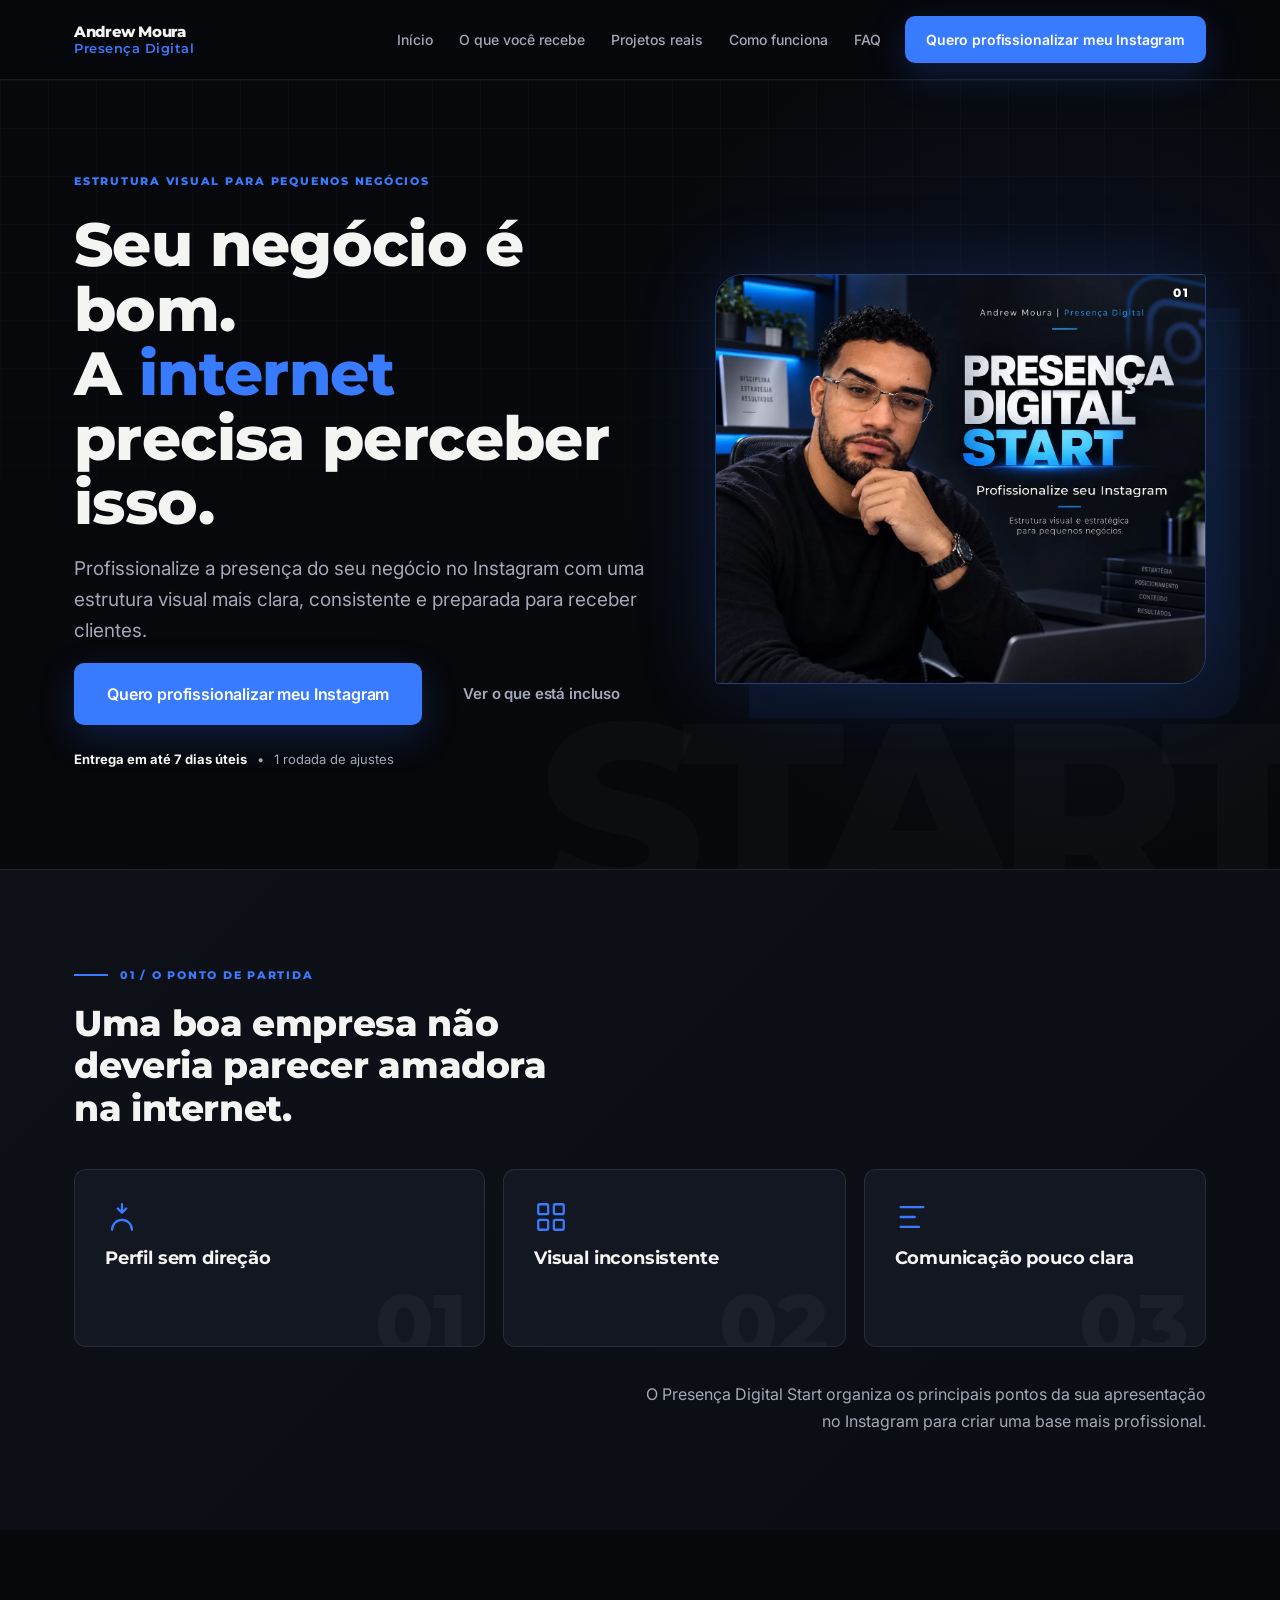
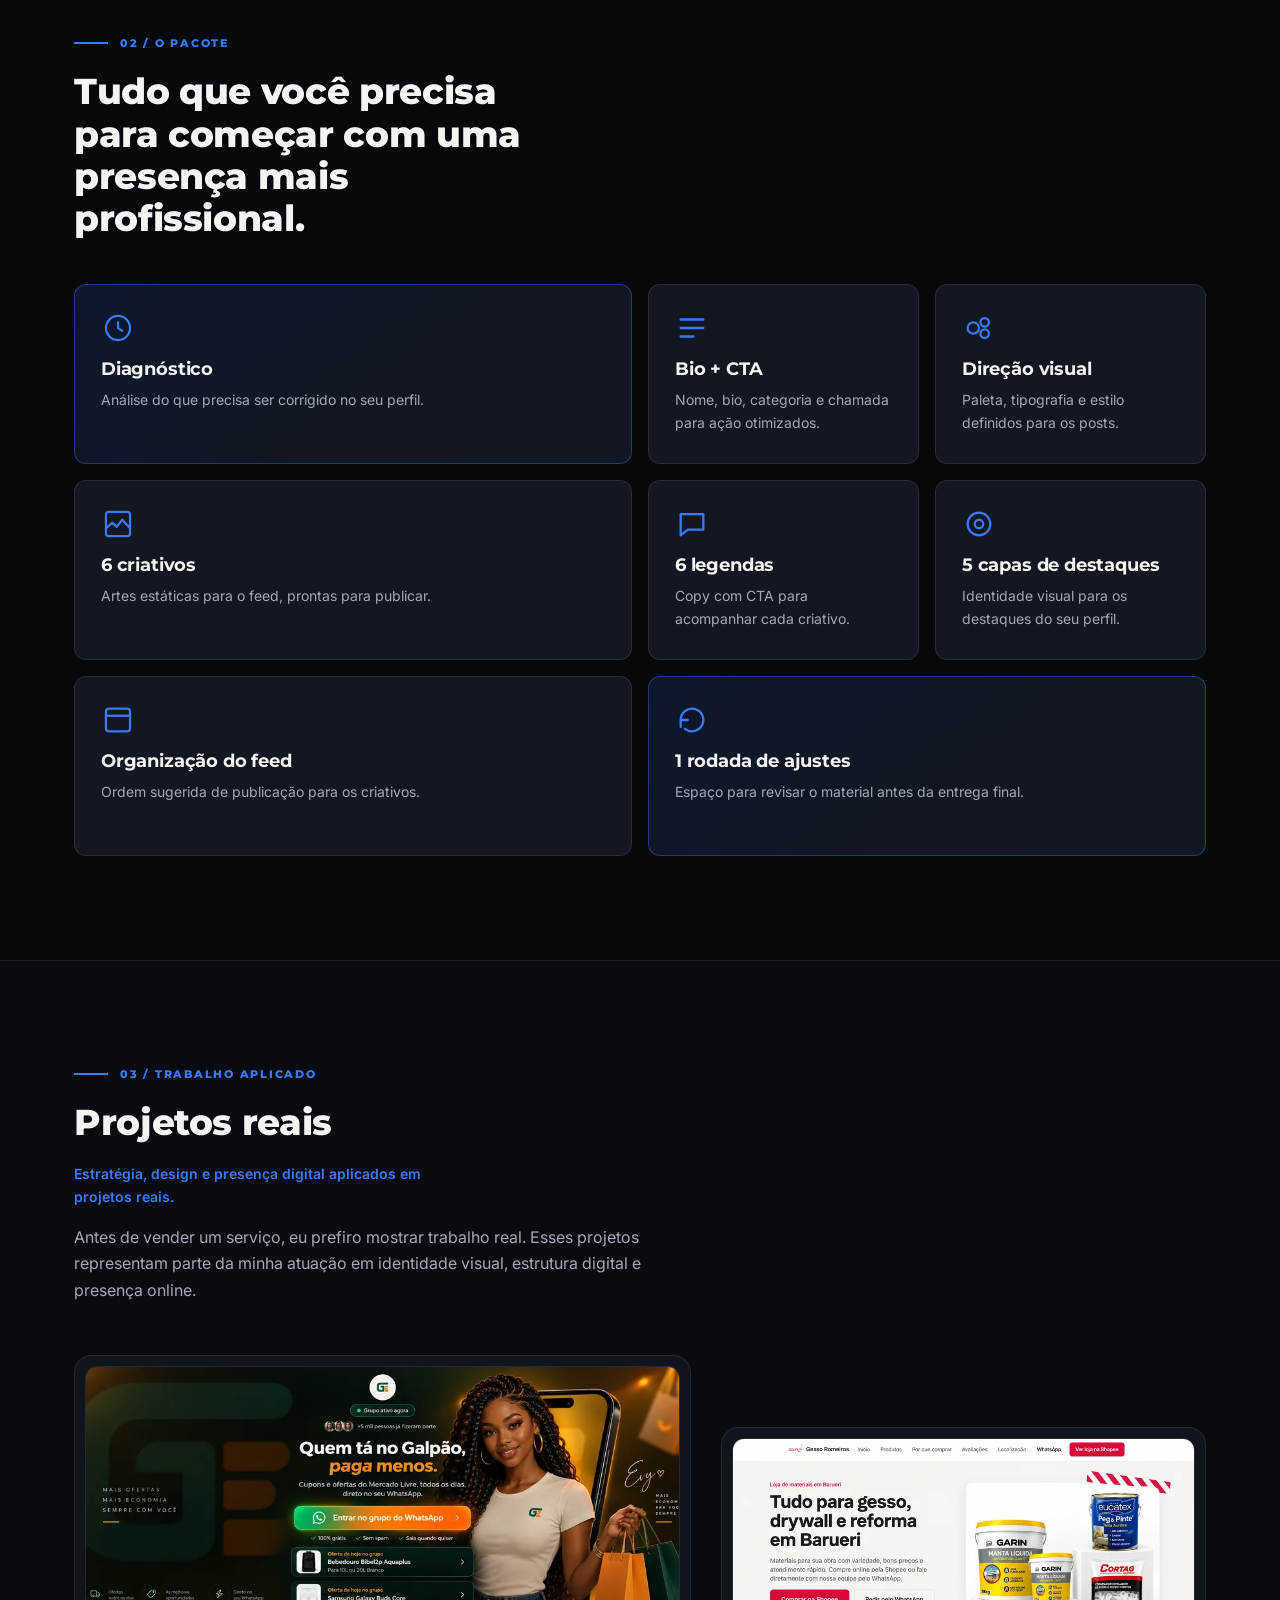
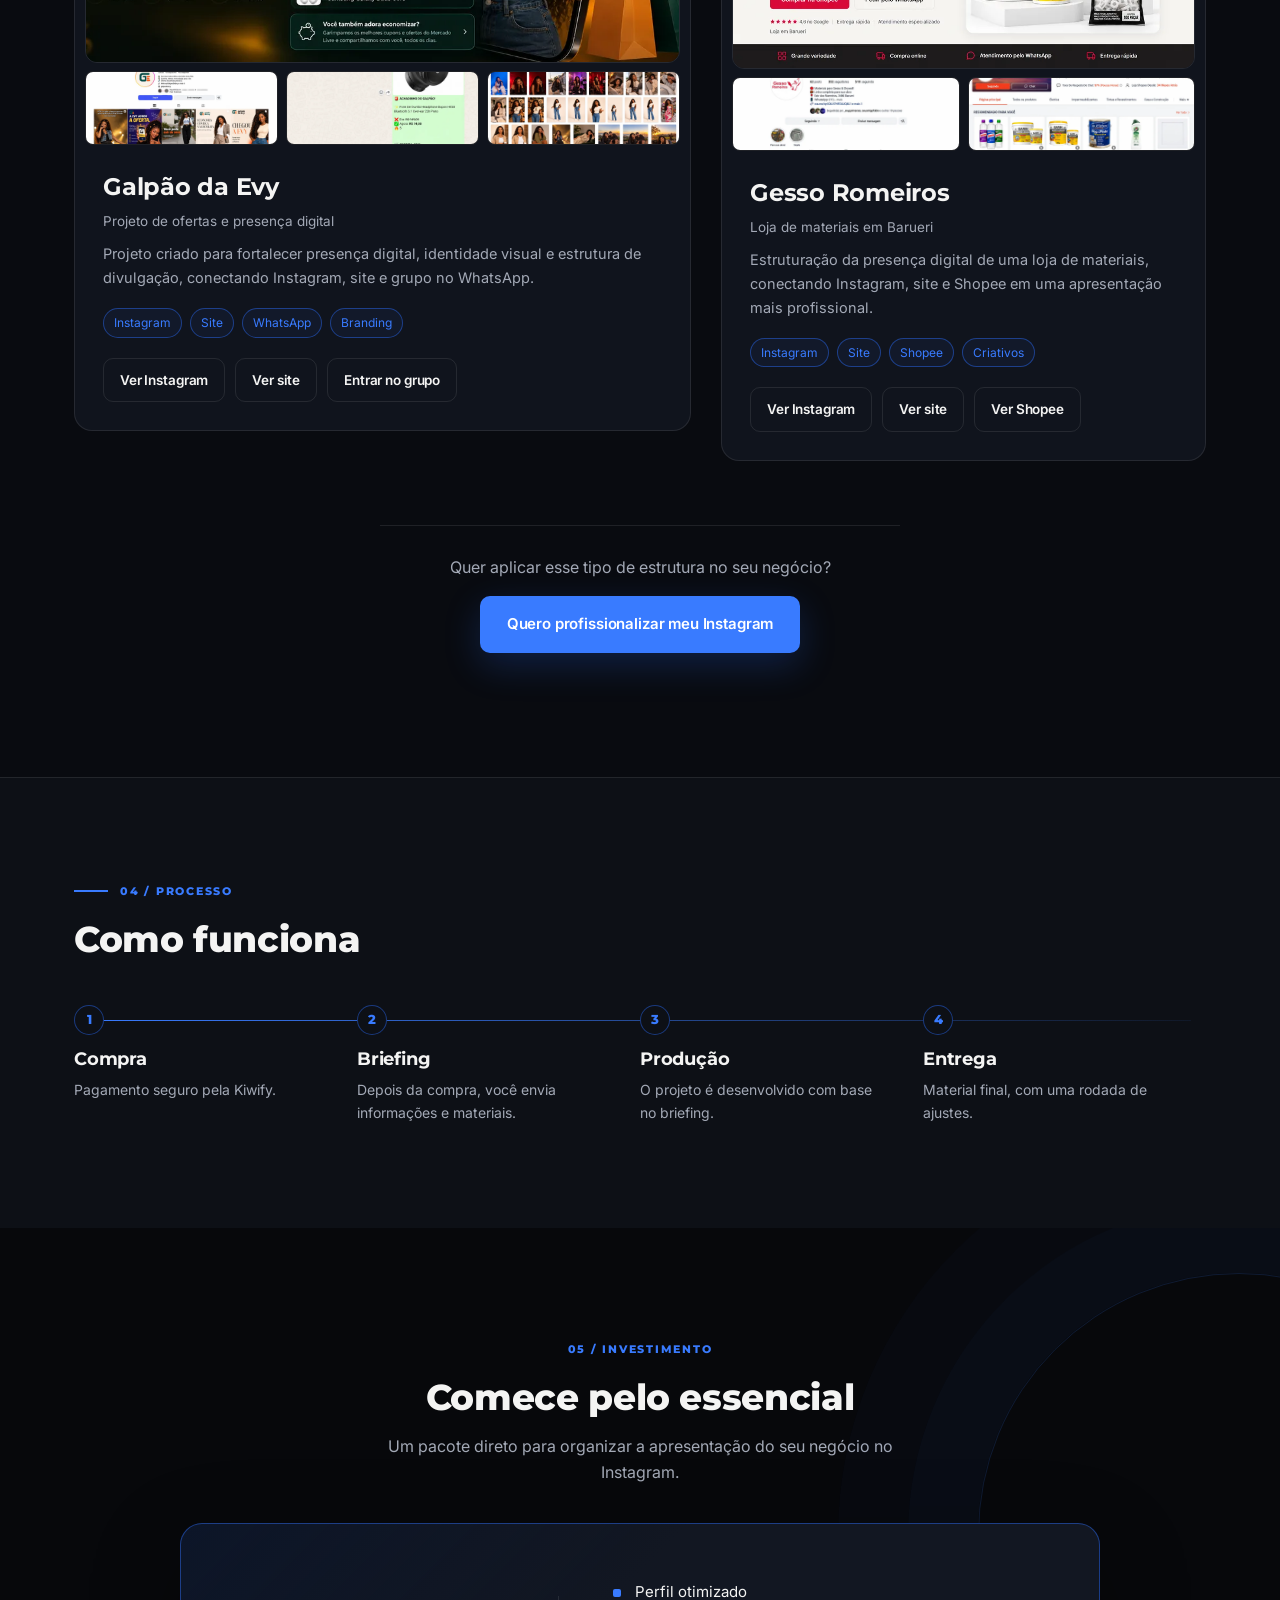
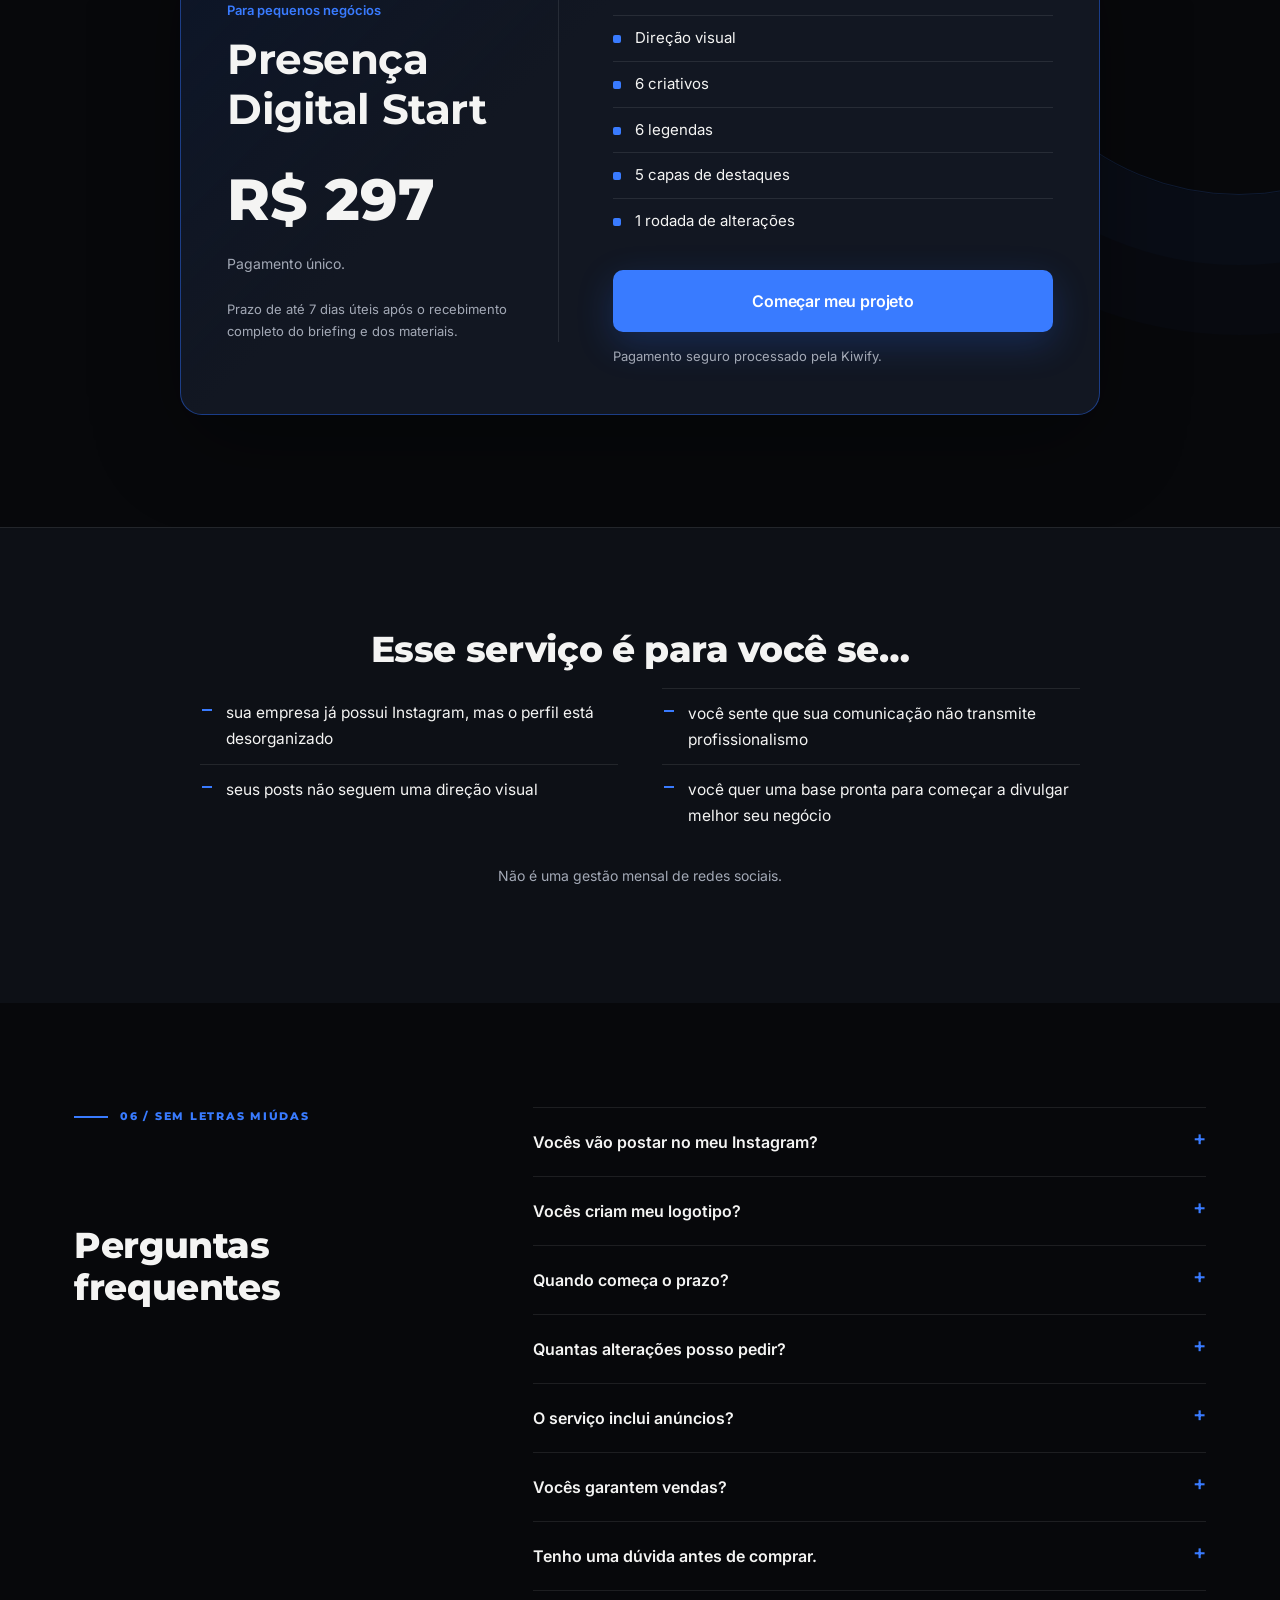
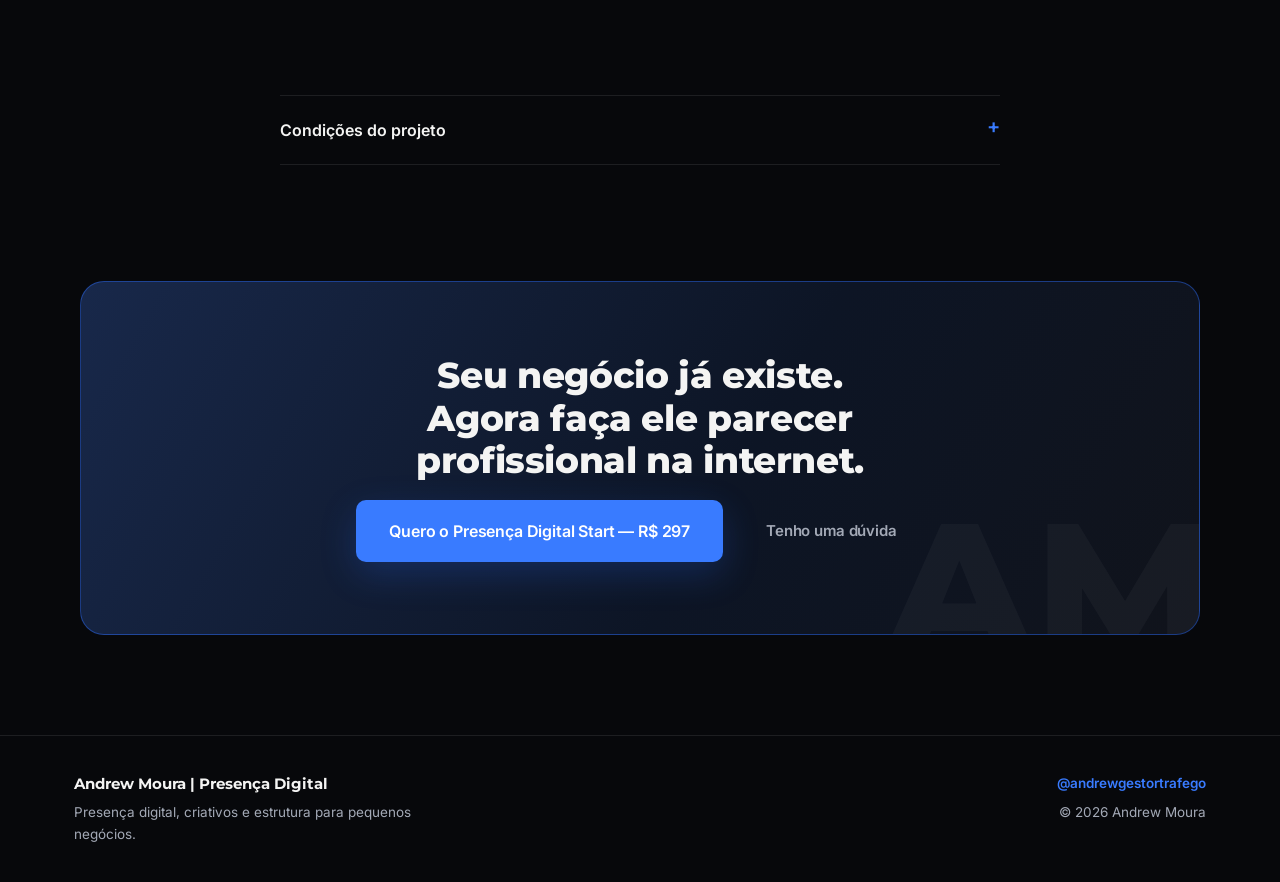
==== index.html @ fe227046 "Add files via upload" ====
<!DOCTYPE html>
<html lang="pt-BR">
<head>
<meta charset="UTF-8">
<meta name="viewport" content="width=device-width, initial-scale=1.0">
<title>Presença Digital Start | Andrew Moura</title>
<meta name="description" content="Profissionalize o Instagram do seu negócio com direção visual, criativos, legendas e otimização de perfil.">

<meta property="og:type" content="website">
<meta property="og:title" content="Presença Digital Start | Andrew Moura">
<meta property="og:description" content="Profissionalize o Instagram do seu negócio com direção visual, criativos, legendas e otimização de perfil.">
<meta property="og:image" content="assets/images/presenca-digital-start.webp">
<meta property="og:image:alt" content="Capa do serviço Presença Digital Start, de Andrew Moura">
<meta property="og:locale" content="pt_BR">
<meta name="twitter:card" content="summary_large_image">
<meta name="twitter:title" content="Presença Digital Start | Andrew Moura">
<meta name="twitter:description" content="Profissionalize o Instagram do seu negócio com direção visual, criativos, legendas e otimização de perfil.">
<meta name="twitter:image" content="assets/images/presenca-digital-start.webp">
<meta name="theme-color" content="#07080B">

<script type="application/ld+json">
{
  "@context": "https://schema.org",
  "@type": "Service",
  "name": "Presença Digital Start",
  "description": "Estrutura visual e estratégica para pequenos negócios que querem transmitir mais profissionalismo no Instagram.",
  "provider": {
    "@type": "Person",
    "name": "Andrew Moura",
    "sameAs": "https://www.instagram.com/andrewgestortrafego/"
  },
  "areaServed": "BR",
  "offers": {
    "@type": "Offer",
    "price": "297.00",
    "priceCurrency": "BRL",
    "url": "https://pay.kiwify.com.br/vyPE4Re"
  }
}
</script>

<link rel="preconnect" href="https://fonts.googleapis.com">
<link rel="preconnect" href="https://fonts.gstatic.com" crossorigin>
<link href="https://fonts.googleapis.com/css2?family=Montserrat:wght@700;800&family=Inter:wght@400;500;600&display=swap" rel="stylesheet">
<link rel="stylesheet" href="assets/css/styles.css">
</head>
<body>

<a class="skip-link" href="#produto">Ir direto para o pacote</a>

<!-- HEADER -->
<header class="site-header">
  <div class="wrap header-inner">
    <a href="#topo" class="brand" aria-label="Andrew Moura | Presença Digital — início">
      <span class="brand-line1">Andrew Moura</span>
      <span class="brand-line2">Presença Digital</span>
    </a>

    <nav class="main-nav" id="main-nav" aria-label="Navegação principal">
      <a href="#topo">Início</a>
      <a href="#recebe">O que você recebe</a>
      <a href="#cases">Projetos reais</a>
      <a href="#como-funciona">Como funciona</a>
      <a href="#faq">FAQ</a>
    </nav>

    <a href="#produto" class="btn btn-primary nav-cta">Quero profissionalizar meu Instagram</a>

    <button class="menu-toggle" id="menu-toggle" type="button" aria-label="Abrir menu" aria-expanded="false" aria-controls="main-nav">
      <span></span><span></span><span></span>
    </button>
  </div>
</header>

<main id="topo">

  <!-- HERO -->
  <section class="hero">
    <div class="wrap hero-inner">
      <div class="hero-copy">
        <p class="eyebrow">Estrutura visual para pequenos negócios</p>
        <h1>Seu negócio é bom.<br>A <span>internet</span> precisa perceber isso.</h1>
        <p class="hero-sub">Profissionalize a presença do seu negócio no Instagram com uma estrutura visual mais clara, consistente e preparada para receber clientes.</p>
        <div class="hero-actions">
          <a href="#produto" class="btn btn-primary btn-lg">Quero profissionalizar meu Instagram</a>
          <a href="#recebe" class="btn btn-ghost">Ver o que está incluso</a>
        </div>
        <p class="hero-note"><strong>Entrega em até 7 dias úteis</strong><span aria-hidden="true">•</span> 1 rodada de ajustes</p>
      </div>
      <div class="hero-visual">
        <img src="assets/images/presenca-digital-start.webp" alt="Andrew Moura ao lado do título Presença Digital Start" width="1374" height="1145" fetchpriority="high" decoding="async">
      </div>
    </div>
  </section>

  <!-- PROBLEMA -->
  <section class="problema">
    <div class="wrap">
      <p class="section-marker">01 / O ponto de partida</p>
      <h2>Uma boa empresa não deveria parecer amadora na internet.</h2>
      <div class="problema-grid">
        <div class="problema-card">
          <span class="card-icon" aria-hidden="true">
            <svg viewBox="0 0 24 24" fill="none"><path d="M12 3v6m0 0-3-3m3 3 3-3M5 21c0-3.9 3.1-7 7-7s7 3.1 7 7" stroke="currentColor" stroke-width="1.6" stroke-linecap="round" stroke-linejoin="round"/></svg>
          </span>
          <h3>Perfil sem direção</h3>
        </div>
        <div class="problema-card">
          <span class="card-icon" aria-hidden="true">
            <svg viewBox="0 0 24 24" fill="none"><rect x="3" y="3" width="7" height="7" rx="1" stroke="currentColor" stroke-width="1.6"/><rect x="14" y="3" width="7" height="7" rx="1" stroke="currentColor" stroke-width="1.6"/><rect x="3" y="14" width="7" height="7" rx="1" stroke="currentColor" stroke-width="1.6"/><rect x="14" y="14" width="7" height="7" rx="1" stroke="currentColor" stroke-width="1.6"/></svg>
          </span>
          <h3>Visual inconsistente</h3>
        </div>
        <div class="problema-card">
          <span class="card-icon" aria-hidden="true">
            <svg viewBox="0 0 24 24" fill="none"><path d="M4 5h16M4 12h10M4 19h13" stroke="currentColor" stroke-width="1.6" stroke-linecap="round"/></svg>
          </span>
          <h3>Comunicação pouco clara</h3>
        </div>
      </div>
      <p class="problema-resumo">O Presença Digital Start organiza os principais pontos da sua apresentação no Instagram para criar uma base mais profissional.</p>
    </div>
  </section>

  <!-- O QUE VOCÊ RECEBE -->
  <section id="recebe" class="recebe">
    <div class="wrap">
      <p class="section-marker">02 / O pacote</p>
      <h2>Tudo que você precisa para começar com uma presença mais profissional.</h2>
      <div class="recebe-grid">

        <div class="recebe-card">
          <span class="card-icon" aria-hidden="true"><svg viewBox="0 0 24 24" fill="none"><circle cx="12" cy="12" r="8.5" stroke="currentColor" stroke-width="1.6"/><path d="M12 8v4l3 2" stroke="currentColor" stroke-width="1.6" stroke-linecap="round" stroke-linejoin="round"/></svg></span>
          <h3>Diagnóstico</h3>
          <p>Análise do que precisa ser corrigido no seu perfil.</p>
        </div>

        <div class="recebe-card">
          <span class="card-icon" aria-hidden="true"><svg viewBox="0 0 24 24" fill="none"><path d="M4 6h16M4 12h16M4 18h9" stroke="currentColor" stroke-width="1.6" stroke-linecap="round"/></svg></span>
          <h3>Bio + CTA</h3>
          <p>Nome, bio, categoria e chamada para ação otimizados.</p>
        </div>

        <div class="recebe-card">
          <span class="card-icon" aria-hidden="true"><svg viewBox="0 0 24 24" fill="none"><circle cx="8" cy="12" r="4" stroke="currentColor" stroke-width="1.6"/><circle cx="16" cy="8" r="3" stroke="currentColor" stroke-width="1.6"/><circle cx="16" cy="16" r="3" stroke="currentColor" stroke-width="1.6"/></svg></span>
          <h3>Direção visual</h3>
          <p>Paleta, tipografia e estilo definidos para os posts.</p>
        </div>

        <div class="recebe-card">
          <span class="card-icon" aria-hidden="true"><svg viewBox="0 0 24 24" fill="none"><rect x="3.5" y="3.5" width="17" height="17" rx="2" stroke="currentColor" stroke-width="1.6"/><path d="M3.5 15l4.5-4 3 3 4-5 5.5 6" stroke="currentColor" stroke-width="1.6" stroke-linecap="round" stroke-linejoin="round"/></svg></span>
          <h3>6 criativos</h3>
          <p>Artes estáticas para o feed, prontas para publicar.</p>
        </div>

        <div class="recebe-card">
          <span class="card-icon" aria-hidden="true"><svg viewBox="0 0 24 24" fill="none"><path d="M4 5h16v11H9l-5 4V5Z" stroke="currentColor" stroke-width="1.6" stroke-linejoin="round"/></svg></span>
          <h3>6 legendas</h3>
          <p>Copy com CTA para acompanhar cada criativo.</p>
        </div>

        <div class="recebe-card">
          <span class="card-icon" aria-hidden="true"><svg viewBox="0 0 24 24" fill="none"><circle cx="12" cy="12" r="8" stroke="currentColor" stroke-width="1.6"/><circle cx="12" cy="12" r="3" stroke="currentColor" stroke-width="1.6"/></svg></span>
          <h3>5 capas de destaques</h3>
          <p>Identidade visual para os destaques do seu perfil.</p>
        </div>

        <div class="recebe-card">
          <span class="card-icon" aria-hidden="true"><svg viewBox="0 0 24 24" fill="none"><rect x="3.5" y="4" width="17" height="16" rx="2" stroke="currentColor" stroke-width="1.6"/><path d="M3.5 9h17" stroke="currentColor" stroke-width="1.6"/></svg></span>
          <h3>Organização do feed</h3>
          <p>Ordem sugerida de publicação para os criativos.</p>
        </div>

        <div class="recebe-card">
          <span class="card-icon" aria-hidden="true"><svg viewBox="0 0 24 24" fill="none"><path d="M4 12a8 8 0 1 1 3 6.2M4 12v5M4 12H9" stroke="currentColor" stroke-width="1.6" stroke-linecap="round" stroke-linejoin="round"/></svg></span>
          <h3>1 rodada de ajustes</h3>
          <p>Espaço para revisar o material antes da entrega final.</p>
        </div>

      </div>
    </div>
  </section>

  <!-- PROJETOS REAIS -->
  <section id="cases" class="cases">
    <div class="wrap">
      <p class="section-marker">03 / Trabalho aplicado</p>
      <h2>Projetos reais</h2>
      <p class="cases-sub">Estratégia, design e presença digital aplicados em projetos reais.</p>
      <p class="cases-intro">Antes de vender um serviço, eu prefiro mostrar trabalho real. Esses projetos representam parte da minha atuação em identidade visual, estrutura digital e presença online.</p>

      <div class="cases-grid">

        <article class="case-card case-card--featured">
          <div class="case-media">
            <img class="case-media-main" src="assets/images/cases/galpao-site.webp" alt="Landing page do Galpão da Evy" loading="lazy" decoding="async" width="1000" height="457">
            <div class="case-thumbs">
              <button class="case-thumb" type="button" aria-label="Mostrar perfil do Instagram do Galpão da Evy"><img src="assets/images/cases/galpao-instagram.webp" alt="" loading="lazy" decoding="async" width="1000" height="474"></button>
              <button class="case-thumb" type="button" aria-label="Mostrar grupo de WhatsApp do Galpão da Evy"><img src="assets/images/cases/galpao-whatsapp.webp" alt="" loading="lazy" decoding="async" width="1000" height="777"></button>
              <button class="case-thumb" type="button" aria-label="Mostrar galeria de direção visual da mascote Evy"><img src="assets/images/cases/galeria-evy.webp" alt="" loading="lazy" decoding="async" width="1000" height="500"></button>
            </div>
          </div>
          <div class="case-body">
            <h3>Galpão da Evy</h3>
            <p class="case-subtitle">Projeto de ofertas e presença digital</p>
            <p class="case-desc">Projeto criado para fortalecer presença digital, identidade visual e estrutura de divulgação, conectando Instagram, site e grupo no WhatsApp.</p>
            <ul class="case-tags">
              <li>Instagram</li><li>Site</li><li>WhatsApp</li><li>Branding</li>
            </ul>
            <div class="case-links">
              <a href="https://www.instagram.com/galpaodaevy/" class="btn btn-outline">Ver Instagram</a>
              <a href="https://druzinho.github.io/galpaodaevywpp/" class="btn btn-outline">Ver site</a>
              <a href="https://chat.whatsapp.com/Can6boHIPhv13Sr9jz7Vv3" class="btn btn-outline">Entrar no grupo</a>
            </div>
          </div>
        </article>

        <article class="case-card">
          <div class="case-media">
            <img class="case-media-main" src="assets/images/cases/gesso-site.webp" alt="Site da Gesso Romeiros" loading="lazy" decoding="async" width="1000" height="432">
            <div class="case-thumbs">
              <button class="case-thumb" type="button" aria-label="Mostrar perfil do Instagram da Gesso Romeiros"><img src="assets/images/cases/gesso-instagram.webp" alt="" loading="lazy" decoding="async" width="1000" height="562"></button>
              <button class="case-thumb" type="button" aria-label="Mostrar loja da Gesso Romeiros na Shopee"><img src="assets/images/cases/gesso-shopee.webp" alt="" loading="lazy" decoding="async" width="1000" height="500"></button>
            </div>
          </div>
          <div class="case-body">
            <h3>Gesso Romeiros</h3>
            <p class="case-subtitle">Loja de materiais em Barueri</p>
            <p class="case-desc">Estruturação da presença digital de uma loja de materiais, conectando Instagram, site e Shopee em uma apresentação mais profissional.</p>
            <ul class="case-tags">
              <li>Instagram</li><li>Site</li><li>Shopee</li><li>Criativos</li>
            </ul>
            <div class="case-links">
              <a href="https://www.instagram.com/gesso_romeiros/" class="btn btn-outline">Ver Instagram</a>
              <a href="https://druzinho.github.io/gesso-romeiros/" class="btn btn-outline">Ver site</a>
              <a href="https://shopee.com.br/gessoromeiros?page=0&amp;sortBy=ctime&amp;tab=0" class="btn btn-outline">Ver Shopee</a>
            </div>
          </div>
        </article>

      </div>

      <div class="cases-cta">
        <p>Quer aplicar esse tipo de estrutura no seu negócio?</p>
        <a href="#produto" class="btn btn-primary">Quero profissionalizar meu Instagram</a>
      </div>
    </div>
  </section>

  <!-- COMO FUNCIONA -->
  <section id="como-funciona" class="como-funciona">
    <div class="wrap">
      <p class="section-marker">04 / Processo</p>
      <h2>Como funciona</h2>
      <div class="etapas-grid">
        <div class="etapa">
          <span class="etapa-index">1</span>
          <h3>Compra</h3>
          <p>Pagamento seguro pela Kiwify.</p>
        </div>
        <div class="etapa">
          <span class="etapa-index">2</span>
          <h3>Briefing</h3>
          <p>Depois da compra, você envia informações e materiais.</p>
        </div>
        <div class="etapa">
          <span class="etapa-index">3</span>
          <h3>Produção</h3>
          <p>O projeto é desenvolvido com base no briefing.</p>
        </div>
        <div class="etapa">
          <span class="etapa-index">4</span>
          <h3>Entrega</h3>
          <p>Material final, com uma rodada de ajustes.</p>
        </div>
      </div>
    </div>
  </section>

  <!-- PRODUTO (renderizado via JS a partir de services[]) -->
  <section id="produto" class="produto">
    <div class="wrap">
      <p class="section-marker">05 / Investimento</p>
      <h2>Comece pelo essencial</h2>
      <p class="section-lead">Um pacote direto para organizar a apresentação do seu negócio no Instagram.</p>
      <div class="produto-grid" id="produto-grid">
        <noscript>
          <article class="produto-card">
            <span class="produto-tag">Para pequenos negócios</span>
            <h3>Presença Digital Start</h3>
            <div class="produto-price-row"><span class="produto-price">R$ 297</span></div>
            <p class="produto-payment-note">Pagamento único.</p>
            <ul class="produto-features"><li>Perfil otimizado</li><li>Direção visual</li><li>6 criativos</li><li>6 legendas</li><li>5 capas de destaques</li><li>1 rodada de alterações</li></ul>
            <a href="https://pay.kiwify.com.br/vyPE4Re" class="btn btn-primary btn-lg produto-checkout">Começar meu projeto</a>
            <p class="produto-checkout-note">Pagamento seguro processado pela Kiwify.</p>
            <p class="produto-prazo-note">Prazo de até 7 dias úteis após o recebimento completo do briefing e dos materiais.</p>
          </article>
        </noscript>
      </div>
    </div>
  </section>

  <!-- PARA QUEM É -->
  <section class="para-quem-e">
    <div class="wrap">
      <h2>Esse serviço é para você se…</h2>
      <ul class="check-list">
        <li>sua empresa já possui Instagram, mas o perfil está desorganizado</li>
        <li>você sente que sua comunicação não transmite profissionalismo</li>
        <li>seus posts não seguem uma direção visual</li>
        <li>você quer uma base pronta para começar a divulgar melhor seu negócio</li>
      </ul>
      <p class="para-quem-nota">Não é uma gestão mensal de redes sociais.</p>
    </div>
  </section>

  <!-- FAQ -->
  <section id="faq" class="faq">
    <div class="wrap">
      <p class="section-marker">06 / Sem letras miúdas</p>
      <h2>Perguntas frequentes</h2>
      <div class="accordion" id="faq-accordion">

        <div class="accordion-item">
          <button class="accordion-trigger" type="button" aria-expanded="false">Vocês vão postar no meu Instagram?</button>
          <div class="accordion-panel"><p>Não. O serviço entrega a estrutura e os materiais prontos. A postagem não está incluída.</p></div>
        </div>

        <div class="accordion-item">
          <button class="accordion-trigger" type="button" aria-expanded="false">Vocês criam meu logotipo?</button>
          <div class="accordion-panel"><p>Não. Criação ou redesign de logotipo é um serviço separado.</p></div>
        </div>

        <div class="accordion-item">
          <button class="accordion-trigger" type="button" aria-expanded="false">Quando começa o prazo?</button>
          <div class="accordion-panel"><p>O prazo começa após o preenchimento completo do briefing e o envio dos materiais necessários.</p></div>
        </div>

        <div class="accordion-item">
          <button class="accordion-trigger" type="button" aria-expanded="false">Quantas alterações posso pedir?</button>
          <div class="accordion-panel"><p>O projeto inclui uma rodada de alterações.</p></div>
        </div>

        <div class="accordion-item">
          <button class="accordion-trigger" type="button" aria-expanded="false">O serviço inclui anúncios?</button>
          <div class="accordion-panel"><p>Não. Tráfego pago e gerenciamento de anúncios não fazem parte do Presença Digital Start.</p></div>
        </div>

        <div class="accordion-item">
          <button class="accordion-trigger" type="button" aria-expanded="false">Vocês garantem vendas?</button>
          <div class="accordion-panel"><p>Não. O serviço entrega uma estrutura visual e estratégica. Resultados comerciais dependem de diversos fatores externos.</p></div>
        </div>

        <div class="accordion-item">
          <button class="accordion-trigger" type="button" aria-expanded="false">Tenho uma dúvida antes de comprar.</button>
          <div class="accordion-panel">
            <p>Fica à vontade para chamar antes de decidir.</p>
            <a href="https://www.instagram.com/andrewgestortrafego/" class="btn btn-outline">Falar com Andrew</a>
          </div>
        </div>

      </div>
    </div>
  </section>

  <!-- CONDIÇÕES DO SERVIÇO -->
  <section class="condicoes">
    <div class="wrap">
      <div class="accordion" id="condicoes-accordion">
        <div class="accordion-item">
          <button class="accordion-trigger" type="button" aria-expanded="false">Condições do projeto</button>
          <div class="accordion-panel">
            <ul class="condicoes-list">
              <li>Pagamento antecipado via Kiwify.</li>
              <li>O prazo começa após briefing e materiais completos.</li>
              <li>1 rodada de alterações está incluída.</li>
              <li>Alterações extras podem exigir orçamento adicional.</li>
              <li>Mudança completa da direção aprovada pode gerar novo orçamento.</li>
              <li>Atrasos no envio de materiais ou aprovações pausam o prazo.</li>
              <li>O cliente deve fornecer materiais e informações corretas e autorizadas.</li>
              <li>Não existe garantia de vendas, faturamento, seguidores ou resultados comerciais específicos.</li>
              <li>Itens não especificados no pacote não estão incluídos.</li>
            </ul>
          </div>
        </div>
      </div>
    </div>
  </section>

  <!-- CTA FINAL -->
  <section class="cta-final">
    <div class="wrap cta-final-inner">
      <h2>Seu negócio já existe.<br>Agora faça ele parecer profissional na internet.</h2>
      <div class="cta-final-actions">
        <a href="https://pay.kiwify.com.br/vyPE4Re" class="btn btn-primary btn-lg">Quero o Presença Digital Start — R$ 297</a>
        <a href="https://www.instagram.com/andrewgestortrafego/" class="btn btn-ghost">Tenho uma dúvida</a>
      </div>
    </div>
  </section>

</main>

<!-- FOOTER -->
<footer class="site-footer">
  <div class="wrap footer-inner">
    <div>
      <p class="footer-brand">Andrew Moura | Presença Digital</p>
      <p class="footer-tagline">Presença digital, criativos e estrutura para pequenos negócios.</p>
    </div>
    <div class="footer-meta">
      <a href="https://www.instagram.com/andrewgestortrafego/">@andrewgestortrafego</a>
      <p>© 2026 Andrew Moura</p>
    </div>
  </div>
</footer>

<script src="assets/js/script.js"></script>
</body>
</html>
---- assets/css/styles.css ----
/* ============================================================
   Andrew Moura | Presença Digital — Presença Digital Start
   Tokens: preto/cinza escuro (base), branco (texto),
   azul elétrico (destaque), vermelho (só em pontos de atenção)
   ============================================================ */
:root {
  color-scheme: dark;
  --bg-0: #07080B;
  --bg-1: #0D1016;
  --bg-card: #121722;
  --border: rgba(255,255,255,0.09);
  --border-blue: rgba(43,110,255,0.45);
  --text-1: #F4F4F3;
  --text-2: #A3A9B6;
  --blue: #397BFF;
  --blue-glow: rgba(43,110,255,0.18);
  --red: #E53E30;
  --font-display: 'Montserrat', sans-serif;
  --font-body: 'Inter', sans-serif;
  --radius: 12px;
  --wrap: 1180px;
  --dur: 0.2s;
}

* { box-sizing: border-box; }
html { scroll-behavior: smooth; }

#recebe, #cases, #como-funciona, #produto, #faq { scroll-margin-top: 96px; }

@media (prefers-reduced-motion: reduce) {
  html { scroll-behavior: auto; }
  *, *::before, *::after {
    animation-duration: 0.001ms !important;
    animation-iteration-count: 1 !important;
    transition-duration: 0.001ms !important;
    scroll-behavior: auto !important;
  }
}

body {
  margin: 0;
  background:
    radial-gradient(circle at 82% 6%, rgba(57,123,255,.09), transparent 28rem),
    var(--bg-0);
  color: var(--text-1);
  font-family: var(--font-body);
  font-size: 16px;
  line-height: 1.65;
  -webkit-font-smoothing: antialiased;
  overflow-x: hidden;
}

img { max-width: 100%; display: block; }

h1, h2, h3 {
  font-family: var(--font-display);
  font-weight: 800;
  line-height: 1.18;
  letter-spacing: -0.01em;
  margin: 0 0 18px;
}
h1 { font-size: clamp(32px, 5vw, 50px); }
h2 { font-size: clamp(26px, 3.2vw, 36px); text-align: center; margin-left: auto; margin-right: auto; max-width: 22ch; }
h3 { font-size: 18px; font-weight: 700; margin-bottom: 8px; }

p { margin: 0 0 16px; }
a { color: inherit; text-decoration: none; }

.wrap { max-width: var(--wrap); margin: 0 auto; padding: 0 24px; }

.skip-link {
  position: absolute;
  left: -9999px;
  top: 0;
  background: var(--blue);
  color: #fff;
  padding: 10px 16px;
  z-index: 100;
}
.skip-link:focus { left: 16px; top: 16px; }

:focus-visible {
  outline: 2px solid var(--blue);
  outline-offset: 2px;
}

/* ===== Buttons ===== */
.btn {
  display: inline-flex;
  align-items: center;
  justify-content: center;
  padding: 15px 26px;
  border-radius: var(--radius);
  font-weight: 600;
  font-size: 15px;
  border: 1px solid transparent;
  transition: background var(--dur) ease, border-color var(--dur) ease, color var(--dur) ease;
  min-height: 48px;
  text-align: center;
}
.btn-primary { background: var(--blue); color: #fff; }
.btn-primary:hover { background: #1e5be0; }
.btn-outline { border-color: var(--border); color: var(--text-1); }
.btn-outline:hover { border-color: var(--blue); color: var(--blue); }
.btn-ghost { color: var(--text-2); }
.btn-ghost:hover { color: var(--text-1); }
.btn-lg { padding: 17px 32px; font-size: 16px; }

/* ===== Header ===== */
.site-header {
  position: sticky;
  top: 0;
  z-index: 30;
  background: rgba(8,8,10,0.82);
  backdrop-filter: blur(10px);
  -webkit-backdrop-filter: blur(10px);
  border-bottom: 1px solid var(--border);
}
.header-inner {
  display: flex;
  align-items: center;
  gap: 24px;
  padding-top: 16px;
  padding-bottom: 16px;
}
.brand {
  font-family: var(--font-display);
  font-weight: 800;
  font-size: 15px;
  line-height: 1.2;
  margin-right: auto;
}
.brand-line1 { display: block; }
.brand-line2 { display: block; color: var(--blue); font-weight: 600; font-size: 13px; }

.main-nav { display: flex; gap: 26px; }
.main-nav a { color: var(--text-2); font-size: 14px; font-weight: 500; transition: color var(--dur) ease; }
.main-nav a:hover { color: var(--text-1); }

.nav-cta { font-size: 14px; padding: 11px 20px; min-height: unset; white-space: nowrap; }

.menu-toggle {
  display: none;
  flex-direction: column;
  justify-content: center;
  gap: 5px;
  width: 40px;
  height: 40px;
  background: none;
  border: 1px solid var(--border);
  border-radius: var(--radius);
  cursor: pointer;
}
.menu-toggle span { display: block; width: 18px; height: 2px; background: var(--text-1); margin: 0 auto; }

@media (max-width: 860px) {
  .main-nav, .nav-cta { display: none; }
  .menu-toggle { display: flex; }
  .main-nav.is-open {
    display: flex;
    flex-direction: column;
    position: absolute;
    top: 100%; left: 0; right: 0;
    background: var(--bg-1);
    border-bottom: 1px solid var(--border);
    padding: 16px 24px 20px;
    gap: 16px;
  }
}

/* ===== Hero ===== */
.hero { padding: 64px 0 70px; }
.hero-inner { display: grid; grid-template-columns: 1.05fr 0.95fr; gap: 48px; align-items: center; }
.hero-sub { color: var(--text-2); font-size: 17px; max-width: 46ch; }
.hero-actions { display: flex; gap: 14px; flex-wrap: wrap; margin-top: 6px; }
.hero-visual { border-radius: var(--radius); overflow: hidden; border: 1px solid var(--border); box-shadow: 0 0 60px var(--blue-glow); }
.hero-visual img { width: 100%; height: auto; }

@media (max-width: 860px) {
  .hero-inner { grid-template-columns: 1fr; }
  .hero-visual { order: -1; }
}

/* ===== Problema ===== */
.problema { padding: 70px 0; border-top: 1px solid var(--border); background: var(--bg-1); }
.problema-grid { display: grid; grid-template-columns: repeat(3, 1fr); gap: 18px; margin: 40px 0 30px; }
.problema-card {
  background: var(--bg-card);
  border: 1px solid var(--border);
  border-radius: var(--radius);
  padding: 26px;
  text-align: center;
}
.card-icon { display: inline-flex; width: 34px; height: 34px; color: var(--blue); margin-bottom: 14px; }
.card-icon svg { width: 100%; height: 100%; }
.problema-resumo { color: var(--text-2); max-width: 56ch; margin: 0 auto; text-align: center; }

@media (max-width: 720px) {
  .problema-grid { grid-template-columns: 1fr; }
}

/* ===== Recebe ===== */
.recebe { padding: 76px 0; }
.recebe-grid { display: grid; grid-template-columns: repeat(4, 1fr); gap: 16px; margin-top: 44px; }
.recebe-card {
  background: var(--bg-card);
  border: 1px solid var(--border);
  border-radius: var(--radius);
  padding: 22px;
  transition: border-color var(--dur) ease;
}
.recebe-card:hover { border-color: var(--border-blue); }
.recebe-card p { color: var(--text-2); font-size: 14px; margin-bottom: 0; }

@media (max-width: 900px) { .recebe-grid { grid-template-columns: repeat(2, 1fr); } }
@media (max-width: 500px) { .recebe-grid { grid-template-columns: 1fr; } }

/* ===== Projetos reais (cases) ===== */
.cases { padding: 76px 0; border-top: 1px solid var(--border); }
.cases-sub { text-align: center; color: var(--blue); font-size: 14px; font-weight: 600; max-width: 44ch; margin: 0 auto 16px; }
.cases-intro { text-align: center; color: var(--text-2); max-width: 58ch; margin: 0 auto 44px; }

.cases-grid {
  display: grid;
  grid-template-columns: 1fr;
  gap: 24px;
}
@media (min-width: 860px) {
  .cases-grid { grid-template-columns: repeat(2, 1fr); }
}

.case-card {
  background: var(--bg-card);
  border: 1px solid var(--border);
  border-radius: var(--radius);
  overflow: hidden;
  display: flex;
  flex-direction: column;
  transition: border-color var(--dur) ease;
}
.case-card:hover { border-color: var(--border-blue); }

.case-media { padding: 14px 14px 0; }
.case-media-main {
  width: 100%;
  height: auto;
  border-radius: 4px;
  border: 1px solid var(--border);
}
.case-thumbs {
  display: grid;
  grid-template-columns: repeat(3, 1fr);
  gap: 8px;
  margin-top: 8px;
}
.case-thumbs img {
  width: 100%;
  height: 70px;
  object-fit: cover;
  border-radius: 4px;
  border: 1px solid var(--border);
}

.case-body { padding: 22px; }
.case-subtitle { color: var(--text-2); font-size: 13.5px; margin-bottom: 10px; }
.case-desc { font-size: 14.5px; color: var(--text-2); margin-bottom: 18px; }

.case-tags { list-style: none; display: flex; flex-wrap: wrap; gap: 8px; padding: 0; margin: 0 0 20px; }
.case-tags li {
  font-size: 12px;
  color: var(--blue);
  border: 1px solid var(--border-blue);
  border-radius: 3px;
  padding: 4px 10px;
}

.case-links { display: flex; flex-wrap: wrap; gap: 10px; }
.case-links .btn { padding: 10px 16px; font-size: 13.5px; min-height: unset; }

.cases-cta { text-align: center; margin-top: 48px; }
.cases-cta p { color: var(--text-2); margin-bottom: 16px; }

@media (max-width: 600px) {
  .case-thumbs { grid-template-columns: repeat(3, 1fr); }
  .case-thumbs img { height: 56px; }
}

/* ===== Como funciona ===== */
.como-funciona { padding: 76px 0; border-top: 1px solid var(--border); background: var(--bg-1); }
.etapas-grid { display: grid; grid-template-columns: repeat(4, 1fr); gap: 24px; margin-top: 44px; }
.etapa-index {
  display: inline-flex;
  align-items: center;
  justify-content: center;
  width: 30px; height: 30px;
  border: 1px solid var(--border-blue);
  color: var(--blue);
  border-radius: 50%;
  font-family: var(--font-display);
  font-weight: 800;
  font-size: 13px;
  margin-bottom: 14px;
}
.etapa p { color: var(--text-2); font-size: 14px; margin-bottom: 0; }

@media (max-width: 720px) { .etapas-grid { grid-template-columns: 1fr 1fr; } }
@media (max-width: 480px) { .etapas-grid { grid-template-columns: 1fr; } }

/* ===== Produto ===== */
.produto { padding: 80px 0; }
.produto-grid { display: grid; gap: 24px; }

.produto-card {
  background: var(--bg-card);
  border: 1px solid var(--border-blue);
  border-radius: var(--radius);
  padding: 40px;
  box-shadow: 0 0 80px var(--blue-glow);
  max-width: 640px;
  margin: 0 auto;
}
.produto-tag {
  display: inline-block;
  color: var(--blue);
  font-size: 13px;
  font-weight: 600;
  margin-bottom: 14px;
}
.produto-card h3 { font-family: var(--font-display); font-size: 26px; margin-bottom: 6px; }
.produto-price-row { display: flex; align-items: baseline; gap: 10px; margin: 18px 0 4px; }
.produto-price { font-family: var(--font-display); font-weight: 800; font-size: 40px; }
.produto-payment-note { color: var(--text-2); font-size: 14px; margin-bottom: 22px; }

.produto-vagas {
  display: flex;
  align-items: center;
  gap: 8px;
  font-size: 13.5px;
  color: var(--text-2);
  border: 1px solid var(--border);
  border-radius: var(--radius);
  padding: 10px 14px;
  margin: 0 0 24px;
  width: fit-content;
}
.produto-vagas-dot {
  width: 7px; height: 7px;
  border-radius: 50%;
  background: var(--blue);
  flex-shrink: 0;
}

.produto-features { list-style: none; padding: 0; margin: 0 0 28px; }
.produto-features li {
  padding: 10px 0 10px 22px;
  border-top: 1px solid var(--border);
  position: relative;
  font-size: 15px;
}
.produto-features li:first-child { border-top: none; }
.produto-features li::before {
  content: "";
  position: absolute;
  left: 0; top: 19px;
  width: 8px; height: 8px;
  background: var(--blue);
  border-radius: 2px;
}

.produto-checkout-note { color: var(--text-2); font-size: 13px; margin: 14px 0 0; }
.produto-prazo-note { color: var(--text-2); font-size: 13px; margin: 4px 0 0; }

/* ===== Para quem é ===== */
.para-quem-e { padding: 76px 0; border-top: 1px solid var(--border); background: var(--bg-1); }
.check-list { list-style: none; padding: 0; margin: 0 auto 24px; max-width: 60ch; }
.check-list li {
  padding: 12px 0 12px 26px;
  border-top: 1px solid var(--border);
  position: relative;
  font-size: 15.5px;
}
.check-list li:first-child { border-top: none; }
.check-list li::before {
  content: "";
  position: absolute;
  left: 2px; top: 21px;
  width: 10px; height: 2px;
  background: var(--blue);
}
.para-quem-nota { text-align: center; color: var(--text-2); font-size: 14px; }

/* ===== FAQ / Accordion ===== */
.faq { padding: 76px 0; }
.condicoes { padding: 0 0 76px; }

.accordion { max-width: 720px; margin: 40px auto 0; }
.condicoes .accordion { margin-top: 0; }

.accordion-item { border-top: 1px solid var(--border); }
.accordion-item:last-child { border-bottom: 1px solid var(--border); }

.accordion-trigger {
  width: 100%;
  text-align: left;
  background: none;
  border: none;
  color: var(--text-1);
  font-family: var(--font-body);
  font-size: 15.5px;
  font-weight: 600;
  padding: 20px 30px 20px 0;
  cursor: pointer;
  position: relative;
}
.accordion-trigger::after {
  content: "+";
  position: absolute;
  right: 0; top: 18px;
  font-size: 20px;
  color: var(--blue);
  transition: transform var(--dur) ease;
}
.accordion-trigger[aria-expanded="true"]::after { transform: rotate(45deg); }

.accordion-panel {
  display: grid;
  grid-template-rows: 0fr;
  transition: grid-template-rows var(--dur) ease;
}
.accordion-panel > * { overflow: hidden; }
.accordion-item.is-open .accordion-panel { grid-template-rows: 1fr; }
.accordion-panel p { color: var(--text-2); font-size: 14.5px; padding-bottom: 22px; margin: 0; }
.accordion-panel .btn { margin-bottom: 22px; }

.condicoes-list { list-style: none; padding: 0; margin: 0; overflow: hidden; }
.condicoes-list li {
  color: var(--text-2);
  font-size: 14px;
  padding: 8px 0 8px 20px;
  position: relative;
}
.condicoes-list li::before {
  content: "";
  position: absolute;
  left: 0; top: 16px;
  width: 6px; height: 6px;
  background: var(--red);
  border-radius: 50%;
}
.condicoes-list li:last-child { padding-bottom: 22px; }

/* ===== CTA final ===== */
.cta-final { padding: 90px 0; border-top: 1px solid var(--border); text-align: center; }
.cta-final-inner h2 { max-width: 22ch; }
.cta-final-actions { display: flex; justify-content: center; gap: 16px; flex-wrap: wrap; margin-top: 8px; }

/* ===== Footer ===== */
.site-footer { padding: 36px 0; border-top: 1px solid var(--border); }
.footer-inner { display: flex; justify-content: space-between; flex-wrap: wrap; gap: 20px; }
.footer-brand { font-family: var(--font-display); font-weight: 700; font-size: 15px; margin-bottom: 4px; }
.footer-tagline { color: var(--text-2); font-size: 13.5px; margin-bottom: 0; max-width: 40ch; }
.footer-meta { text-align: right; color: var(--text-2); font-size: 13.5px; }
.footer-meta a { color: var(--blue); font-weight: 600; }
.footer-meta p { margin: 6px 0 0; }

@media (max-width: 600px) {
  .footer-inner { text-align: left; }
  .footer-meta { text-align: left; }
}

/* ===== Direção visual V2: editorial, assimétrica e autoral ===== */
.section-marker,
.eyebrow {
  color: var(--blue);
  font-family: var(--font-display);
  font-size: 11px;
  font-weight: 800;
  letter-spacing: .16em;
  text-transform: uppercase;
}

.section-marker {
  display: flex;
  align-items: center;
  gap: 12px;
  margin: 0 0 18px;
}

.section-marker::before {
  content: "";
  width: 34px;
  height: 2px;
  background: var(--blue);
}

.section-lead {
  max-width: 58ch;
  margin: -4px auto 38px;
  color: var(--text-2);
  text-align: center;
}

.btn {
  border-radius: 10px;
  letter-spacing: -.01em;
}

.btn-primary {
  box-shadow: 0 12px 36px rgba(43,110,255,.22);
}

.btn-primary:hover {
  transform: translateY(-1px);
  box-shadow: 0 16px 42px rgba(43,110,255,.3);
}

.site-header { background: rgba(7,8,11,.82); }
.brand-line1 { letter-spacing: -.025em; }
.brand-line2 { letter-spacing: .04em; }

.hero {
  position: relative;
  isolation: isolate;
  min-height: 680px;
  padding: 92px 0 82px;
  overflow: hidden;
}

.hero::before {
  content: "";
  position: absolute;
  z-index: -2;
  inset: 0;
  background-image:
    linear-gradient(rgba(255,255,255,.025) 1px, transparent 1px),
    linear-gradient(90deg, rgba(255,255,255,.025) 1px, transparent 1px);
  background-size: 48px 48px;
  mask-image: linear-gradient(to bottom, #000, transparent 88%);
}

.hero::after {
  content: "START";
  position: absolute;
  z-index: -1;
  right: -24px;
  bottom: -70px;
  color: rgba(255,255,255,.022);
  font: 800 clamp(130px, 20vw, 310px)/1 var(--font-display);
  letter-spacing: -.08em;
  pointer-events: none;
}

.hero-inner { grid-template-columns: 1.08fr .92fr; gap: 64px; }
.hero-copy { position: relative; z-index: 2; }
.eyebrow { margin-bottom: 22px; }
.hero h1 { font-size: clamp(40px, 4.8vw, 62px); line-height: 1.05; max-width: 13ch; }
.hero h1 span { color: var(--blue); }
.hero-sub { font-size: clamp(16px, 1.5vw, 19px); max-width: 48ch; }
.hero-note {
  display: flex;
  flex-wrap: wrap;
  gap: 10px;
  margin-top: 24px;
  color: var(--text-2);
  font-size: 13px;
}
.hero-note strong { color: var(--text-1); }

.hero-visual {
  position: relative;
  border-radius: 28px 4px 28px 4px;
  border-color: rgba(80,139,255,.42);
  box-shadow: 34px 34px 0 rgba(57,123,255,.06), 0 0 80px var(--blue-glow);
}
.hero-visual::after {
  content: "01";
  position: absolute;
  right: 16px;
  top: 12px;
  color: #fff;
  font: 800 12px/1 var(--font-display);
  letter-spacing: .12em;
}

.problema h2,
.recebe h2,
.cases h2,
.como-funciona h2,
.faq h2 {
  max-width: 20ch;
  margin-left: 0;
  text-align: left;
}

.problema { padding: 96px 0; background: linear-gradient(135deg, var(--bg-1), #0a0d13); }
.problema-grid { grid-template-columns: 1.2fr 1fr 1fr; }
.problema-card {
  position: relative;
  min-height: 178px;
  padding: 30px;
  text-align: left;
  overflow: hidden;
}
.problema-card::after {
  position: absolute;
  right: 16px;
  bottom: -22px;
  color: rgba(255,255,255,.035);
  font: 800 86px/1 var(--font-display);
}
.problema-card:nth-child(1)::after { content: "01"; }
.problema-card:nth-child(2)::after { content: "02"; }
.problema-card:nth-child(3)::after { content: "03"; }
.problema-resumo { margin: 34px 0 0 auto; text-align: right; }

.recebe { padding: 104px 0; }
.recebe-grid { grid-template-columns: repeat(12, 1fr); }
.recebe-card { grid-column: span 3; min-height: 180px; padding: 26px; }
.recebe-card:nth-child(1),
.recebe-card:nth-child(4),
.recebe-card:nth-child(7),
.recebe-card:nth-child(8) { grid-column: span 6; }
.recebe-card:nth-child(1), .recebe-card:nth-child(8) {
  background: linear-gradient(145deg, rgba(57,123,255,.14), var(--bg-card) 58%);
  border-color: var(--border-blue);
}

.cases { padding: 104px 0 124px; background: #090b10; }
.cases-sub, .cases-intro { margin-left: 0; text-align: left; }
.cases-sub { margin-top: 8px; }
.cases-intro { margin-bottom: 52px; }
.cases-grid { grid-template-columns: minmax(0, 1.12fr) minmax(0, .88fr); align-items: start; gap: 30px; }
.case-card { border-radius: 18px; background: #10141d; }
.case-card:nth-child(2) { margin-top: 72px; }
.case-media { padding: 10px 10px 0; }
.case-media-main { aspect-ratio: 16 / 8; object-fit: cover; object-position: top; border-radius: 12px; }
.case-thumbs { grid-template-columns: repeat(3, 1fr); }
.case-thumb {
  display: block;
  min-width: 0;
  padding: 0;
  overflow: hidden;
  background: #090b10;
  border: 1px solid var(--border);
  border-radius: 8px;
  cursor: pointer;
}
.case-thumb:hover, .case-thumb:focus-visible { border-color: var(--blue); }
.case-thumb img { height: 72px; border: 0; border-radius: 0; }
.case-card:nth-child(2) .case-thumbs { grid-template-columns: repeat(2, 1fr); }
.case-body { padding: 28px; }
.case-body h3 { font-size: 24px; }
.case-tags li { border-radius: 999px; background: rgba(57,123,255,.06); }
.cases-cta { max-width: 520px; margin: 64px auto 0; padding-top: 28px; border-top: 1px solid var(--border); }

.como-funciona { padding: 104px 0; }
.etapas-grid { position: relative; gap: 0; }
.etapas-grid::before {
  content: "";
  position: absolute;
  top: 15px;
  left: 15px;
  right: 15px;
  height: 1px;
  background: linear-gradient(90deg, var(--blue), rgba(57,123,255,.08));
}
.etapa { position: relative; padding-right: 34px; }
.etapa-index { position: relative; z-index: 1; background: var(--bg-1); }

.produto { position: relative; padding: 112px 0; overflow: hidden; }
.produto::before {
  content: "";
  position: absolute;
  width: 520px;
  height: 520px;
  right: -220px;
  top: 5%;
  border: 1px solid rgba(57,123,255,.16);
  border-radius: 50%;
  box-shadow: 0 0 0 70px rgba(57,123,255,.025), 0 0 0 140px rgba(57,123,255,.018);
}
.produto .section-marker { justify-content: center; }
.produto .section-marker::before { display: none; }
.produto-grid {
  grid-template-columns: repeat(auto-fit, minmax(min(100%, 340px), 1fr));
  max-width: 920px;
  margin: 0 auto;
}
.produto-grid > noscript { display: contents; }
.produto-card {
  position: relative;
  max-width: none;
  margin: 0;
  padding: 46px;
  border-radius: 22px;
  background: linear-gradient(135deg, rgba(57,123,255,.12), var(--bg-card) 36%);
  box-shadow: 0 30px 90px rgba(0,0,0,.32);
}
.produto-card:only-child { width: 100%; }
.produto-card-layout { display: grid; grid-template-columns: .86fr 1.14fr; gap: 54px; align-items: center; }
.produto-card-copy { padding-right: 36px; border-right: 1px solid var(--border); }
.produto-card h3 { font-size: clamp(28px, 4vw, 42px); text-transform: none; }
.produto-price { font-size: clamp(42px, 5vw, 58px); }
.produto-features { margin-bottom: 26px; }
.produto-checkout { width: 100%; }
.produto-prazo-note { margin-top: 24px; }

.para-quem-e { padding: 100px 0; }
.check-list { display: grid; grid-template-columns: 1fr 1fr; gap: 0 44px; max-width: 880px; }

.faq { padding: 104px 0; }
.faq .wrap { display: grid; grid-template-columns: .72fr 1.28fr; gap: 80px; align-items: start; }
.faq .section-marker, .faq h2 { grid-column: 1; }
.faq h2 { grid-row: 2; }
.faq .accordion { grid-column: 2; grid-row: 1 / span 3; width: 100%; margin-top: 0; }
.accordion-trigger { padding: 24px 42px 24px 0; font-size: 16px; }
.accordion-panel[hidden] { display: none; }

.cta-final { padding: 40px 24px 100px; border-top: 0; }
.cta-final-inner {
  position: relative;
  max-width: 1120px;
  padding: 72px 48px;
  overflow: hidden;
  background: linear-gradient(120deg, #18284a, #0d1525 58%, #10131b);
  border: 1px solid var(--border-blue);
  border-radius: 24px;
}
.cta-final-inner::after {
  content: "AM";
  position: absolute;
  right: -16px;
  bottom: -50px;
  color: rgba(255,255,255,.035);
  font: 800 190px/1 var(--font-display);
}
.cta-final-actions { position: relative; z-index: 1; }

@media (max-width: 900px) {
  .hero { min-height: 0; padding-top: 54px; }
  .hero-inner { grid-template-columns: 1fr; gap: 42px; }
  .hero-visual { order: -1; max-width: 680px; }
  .problema-grid { grid-template-columns: 1fr; }
  .recebe-card, .recebe-card:nth-child(n) { grid-column: span 6; }
  .cases-grid { grid-template-columns: 1fr; }
  .case-card:nth-child(2) { margin-top: 0; }
  .produto-card-layout { grid-template-columns: 1fr; gap: 34px; }
  .produto-card-copy { padding: 0 0 28px; border-right: 0; border-bottom: 1px solid var(--border); }
  .faq .wrap { display: block; }
  .faq .accordion { margin-top: 40px; }
}

@media (max-width: 600px) {
  .wrap { padding-left: 18px; padding-right: 18px; }
  .hero { padding: 28px 0 64px; }
  .hero-inner { gap: 30px; }
  .hero h1 { max-width: none; font-size: 34px; line-height: 1.07; }
  .hero-visual { aspect-ratio: 16 / 9; }
  .hero-visual img { width: 100%; height: 100%; object-fit: cover; object-position: center 42%; }
  .hero-actions, .hero-actions .btn { width: 100%; }
  .hero-note { justify-content: center; }
  .hero-visual { box-shadow: 16px 16px 0 rgba(57,123,255,.06), 0 0 50px var(--blue-glow); }
  .problema, .recebe, .cases, .como-funciona, .produto, .para-quem-e, .faq { padding-top: 76px; padding-bottom: 76px; }
  .problema-resumo { text-align: left; }
  .recebe-grid { grid-template-columns: 1fr; }
  .recebe-card, .recebe-card:nth-child(n) { grid-column: 1; min-height: 0; }
  .case-thumbs img, .case-thumb img { height: 58px; }
  .case-links, .case-links .btn { width: 100%; }
  .etapas-grid { grid-template-columns: 1fr; gap: 28px; }
  .etapas-grid::before { top: 0; bottom: 0; left: 15px; right: auto; width: 1px; height: auto; }
  .etapa { padding: 0 0 0 52px; }
  .etapa-index { position: absolute; left: 0; top: 0; }
  .produto-card { padding: 30px 22px; }
  .produto-card-action { display: flex; flex-direction: column; }
  .produto-checkout { order: -2; }
  .produto-checkout-note { order: -1; }
  .produto-card-action .produto-features { margin-top: 26px; }
  .check-list { grid-template-columns: 1fr; }
  .cta-final { padding: 20px 18px 76px; }
  .cta-final-inner { padding: 54px 22px; }
  .cta-final-actions, .cta-final-actions .btn { width: 100%; }
}
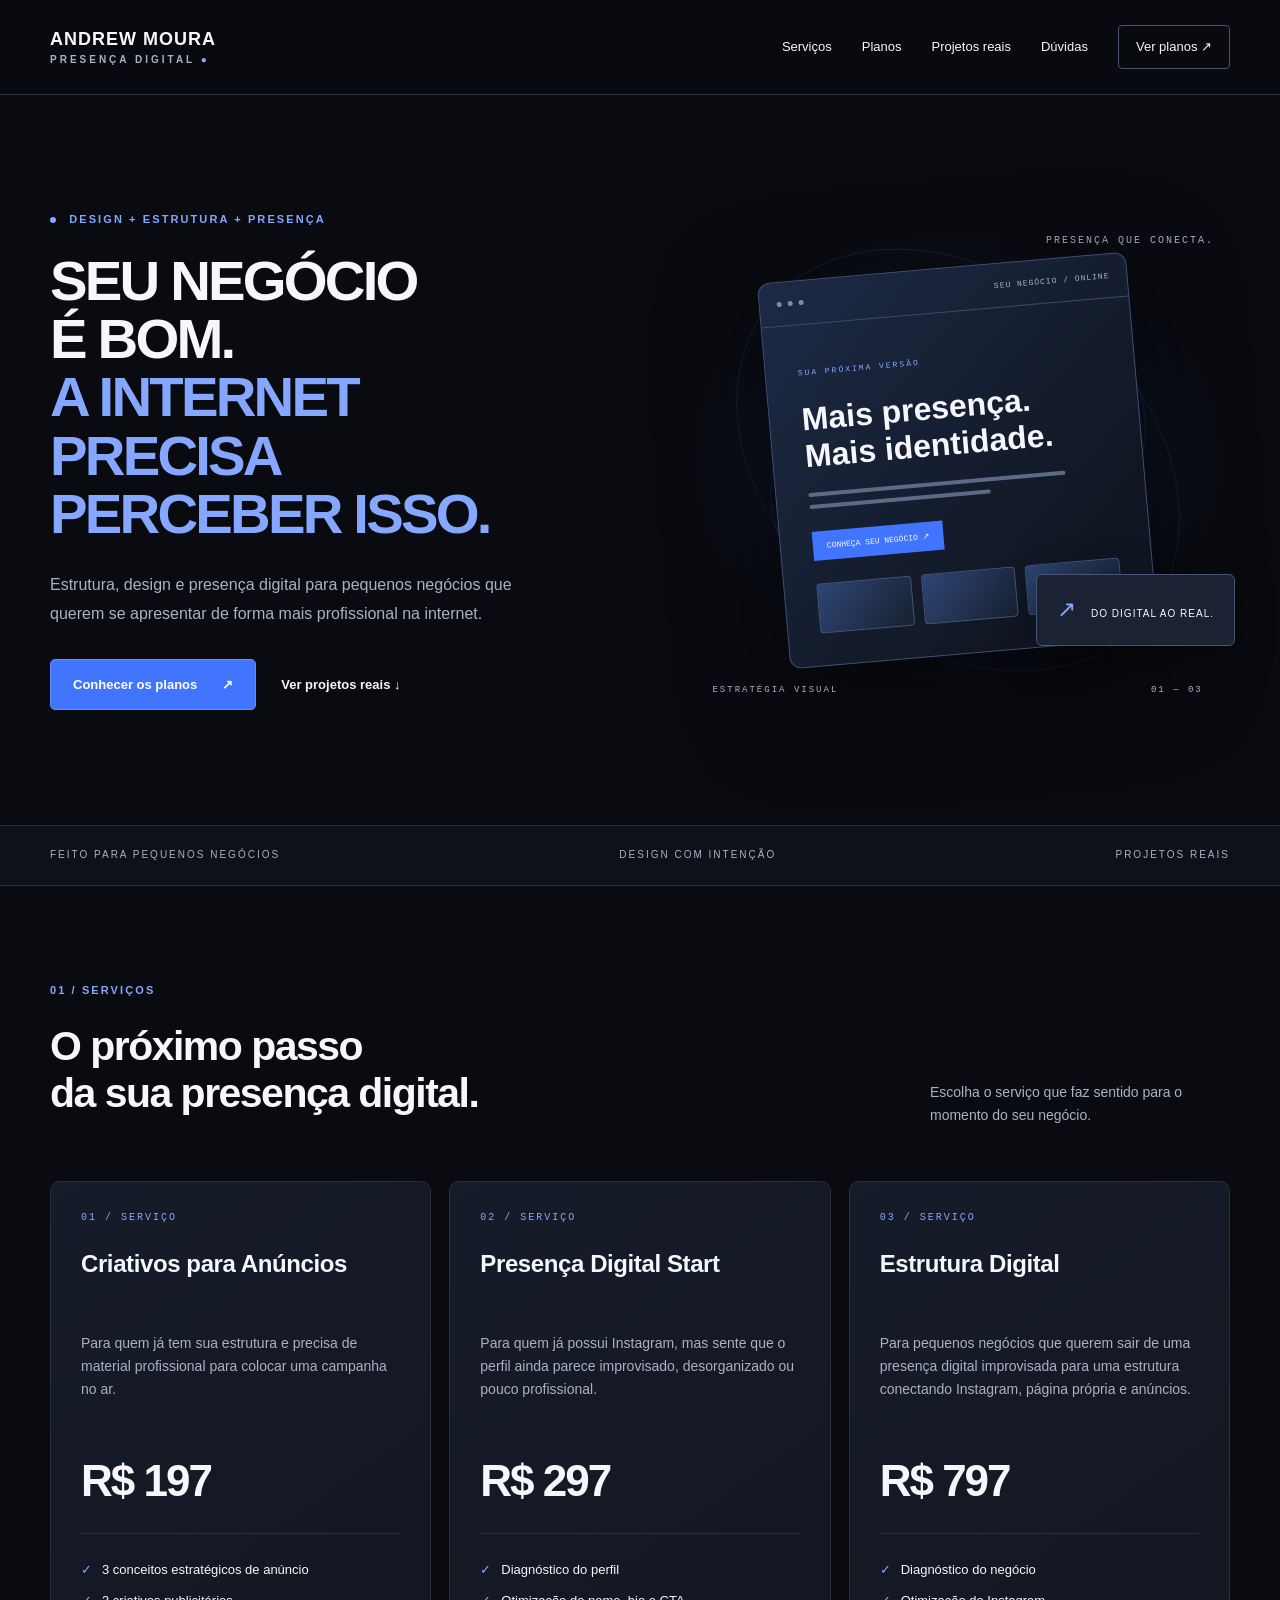
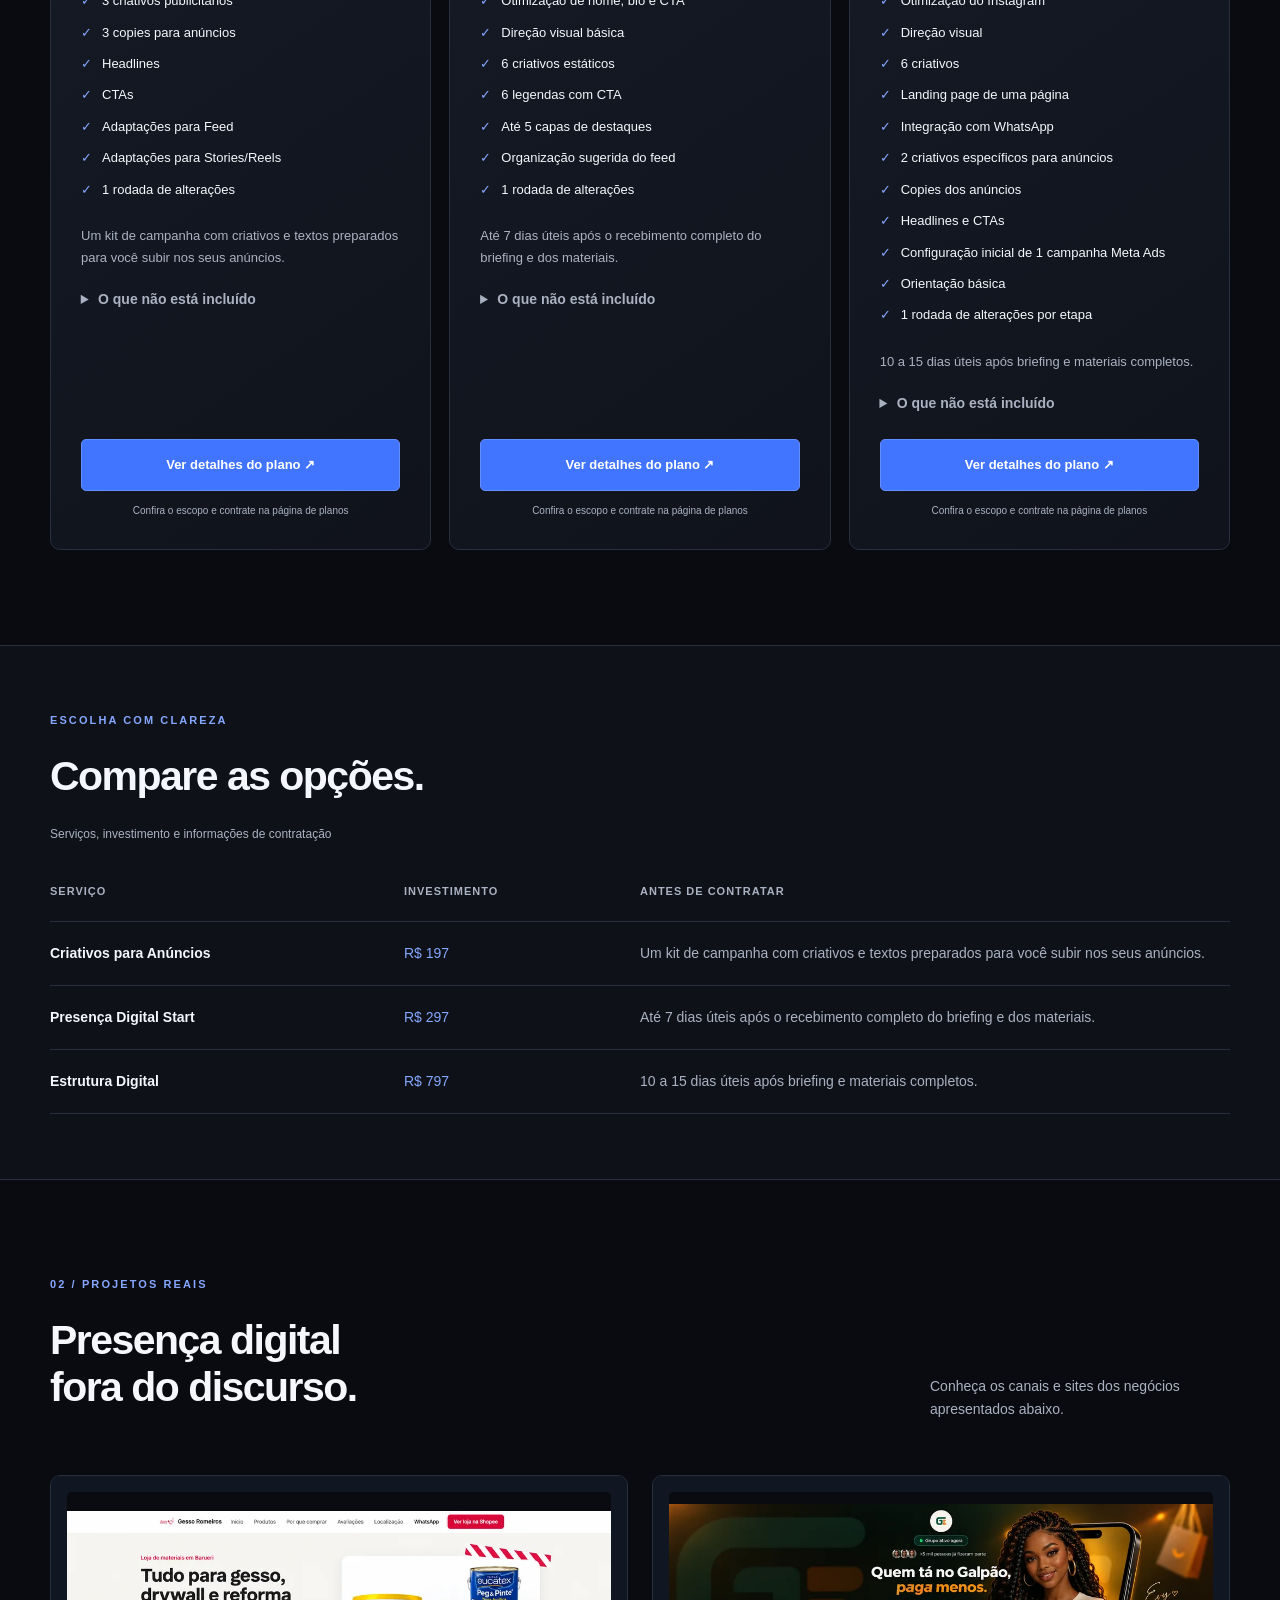
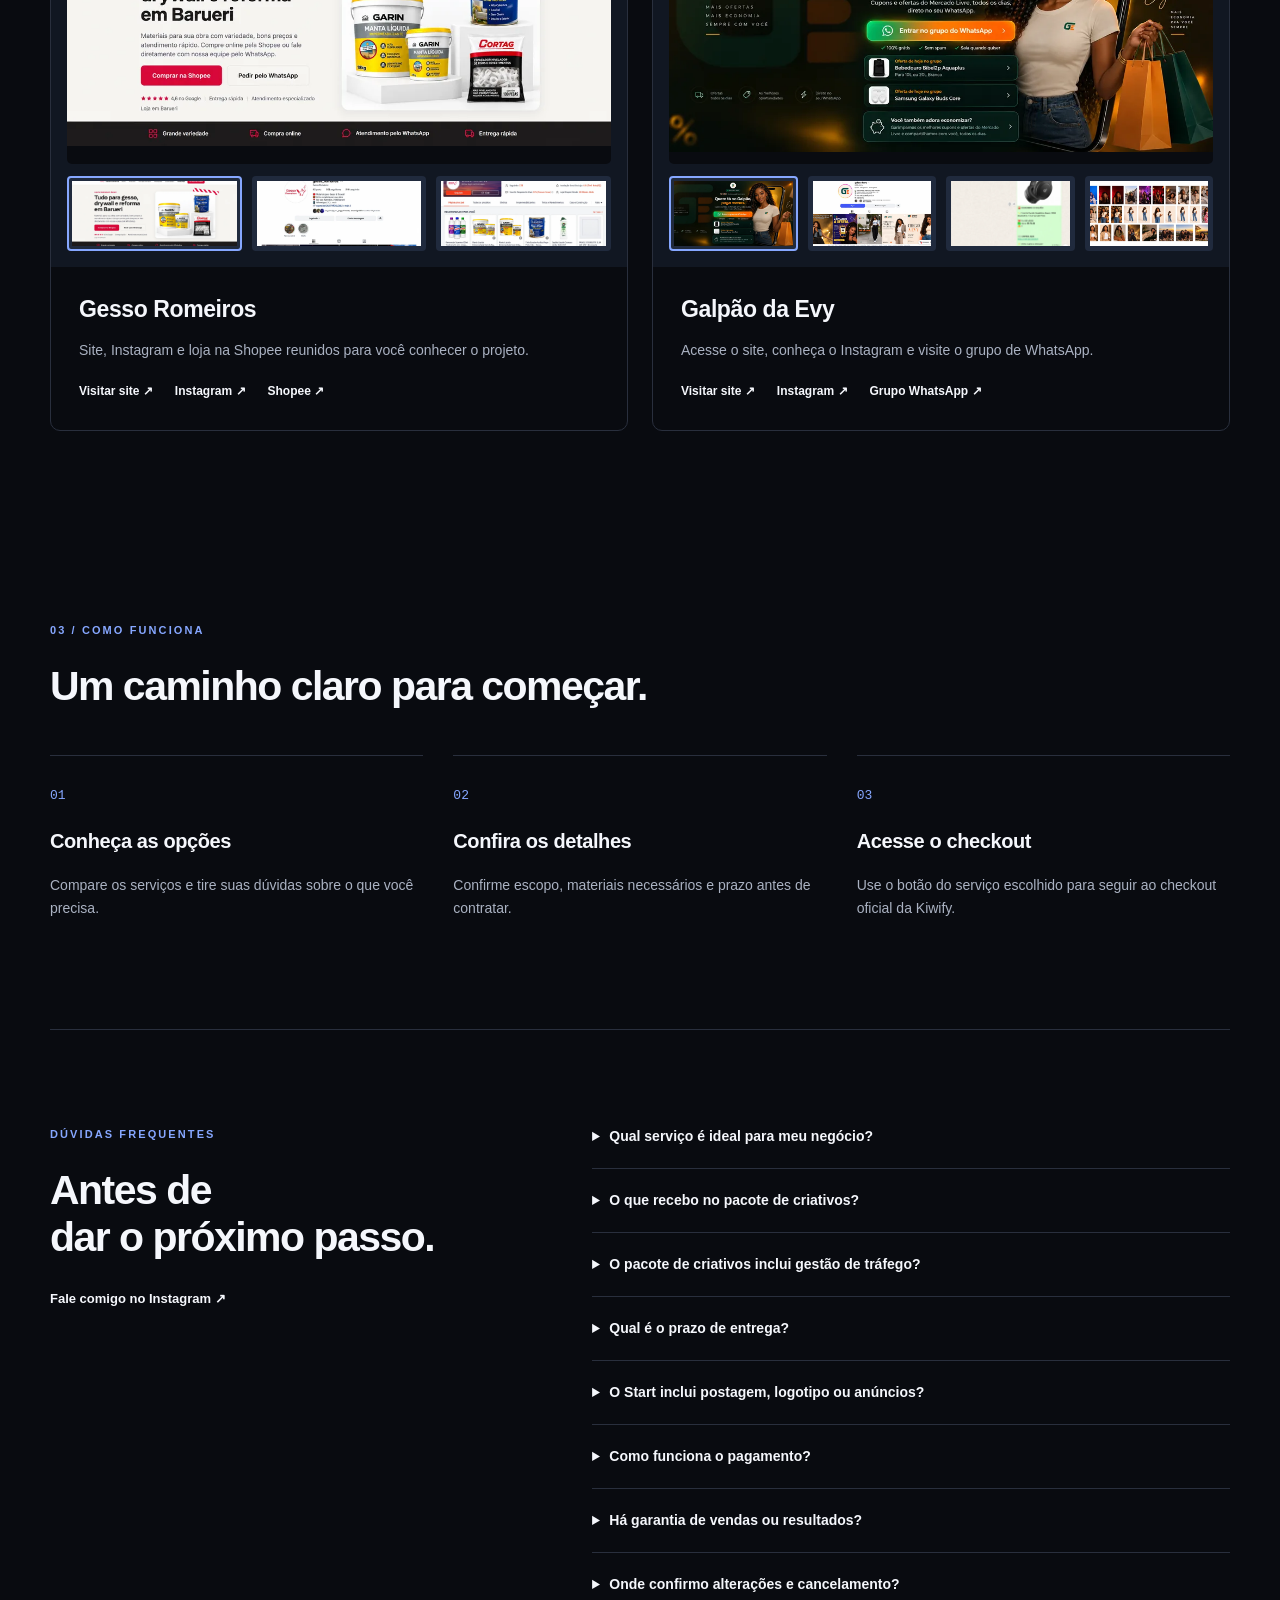
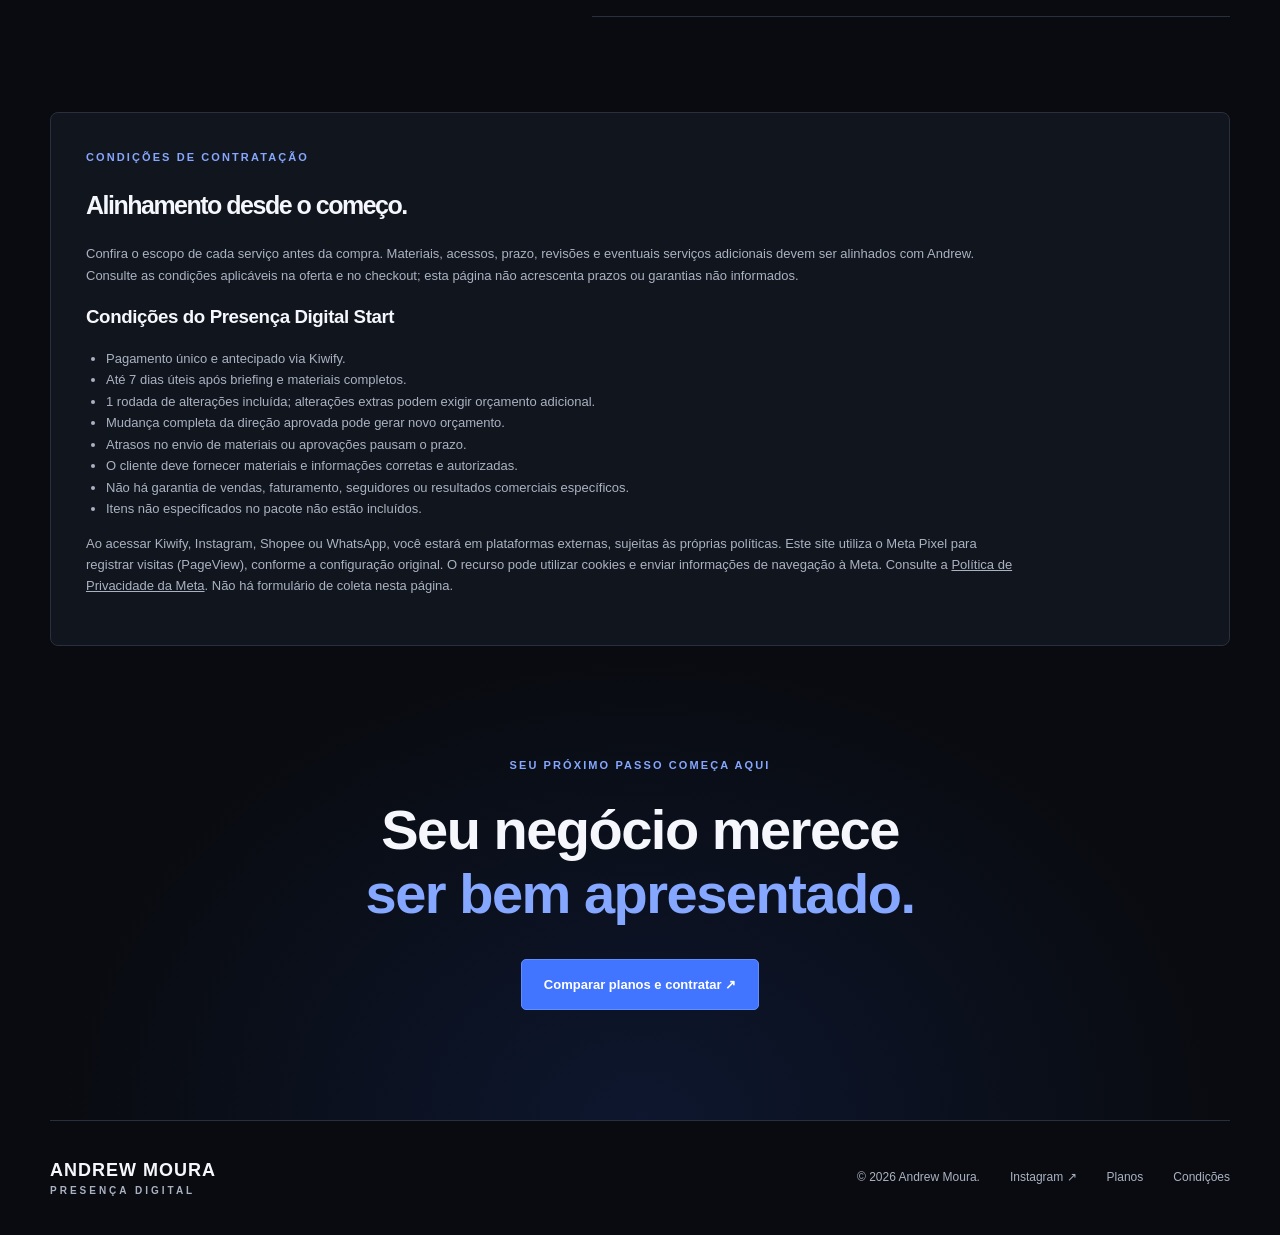
==== commit 089b9435: "Add files via upload" ====
--- a/index.html
+++ b/index.html
@@ -1,419 +1,78 @@
-<!DOCTYPE html>
+<!doctype html>
 <html lang="pt-BR">
 <head>
-<meta charset="UTF-8">
-<meta name="viewport" content="width=device-width, initial-scale=1.0">
-<title>Presença Digital Start | Andrew Moura</title>
-<meta name="description" content="Profissionalize o Instagram do seu negócio com direção visual, criativos, legendas e otimização de perfil.">
-
-<meta property="og:type" content="website">
-<meta property="og:title" content="Presença Digital Start | Andrew Moura">
-<meta property="og:description" content="Profissionalize o Instagram do seu negócio com direção visual, criativos, legendas e otimização de perfil.">
-<meta property="og:image" content="assets/images/presenca-digital-start.webp">
-<meta property="og:image:alt" content="Capa do serviço Presença Digital Start, de Andrew Moura">
-<meta property="og:locale" content="pt_BR">
-<meta name="twitter:card" content="summary_large_image">
-<meta name="twitter:title" content="Presença Digital Start | Andrew Moura">
-<meta name="twitter:description" content="Profissionalize o Instagram do seu negócio com direção visual, criativos, legendas e otimização de perfil.">
-<meta name="twitter:image" content="assets/images/presenca-digital-start.webp">
-<meta name="theme-color" content="#07080B">
-
-<script type="application/ld+json">
-{
-  "@context": "https://schema.org",
-  "@type": "Service",
-  "name": "Presença Digital Start",
-  "description": "Estrutura visual e estratégica para pequenos negócios que querem transmitir mais profissionalismo no Instagram.",
-  "provider": {
-    "@type": "Person",
-    "name": "Andrew Moura",
-    "sameAs": "https://www.instagram.com/andrewgestortrafego/"
-  },
-  "areaServed": "BR",
-  "offers": {
-    "@type": "Offer",
-    "price": "297.00",
-    "priceCurrency": "BRL",
-    "url": "https://pay.kiwify.com.br/vyPE4Re"
-  }
-}
+  <meta charset="utf-8">
+  <meta name="viewport" content="width=device-width, initial-scale=1">
+  <title>Andrew Moura | Presença Digital</title>
+  <meta name="description" content="Criativos para anúncios, Presença Digital Start e Estrutura Digital. Conheça os serviços de Andrew Moura e veja projetos reais.">
+  <meta name="theme-color" content="#090b10">
+  <meta property="og:type" content="website">
+  <meta property="og:locale" content="pt_BR">
+  <meta property="og:title" content="Andrew Moura | Presença Digital">
+  <meta property="og:description" content="Seu negócio é bom. A internet precisa perceber isso. Conheça os serviços e projetos reais.">
+  <meta name="twitter:card" content="summary">
+  <link rel="canonical" href="https://druzinho.github.io/presencadigital/">
+  <meta property="og:url" content="https://druzinho.github.io/presencadigital/">
+  <link rel="icon" href="assets/favicon.svg" type="image/svg+xml">
+  <link rel="stylesheet" href="assets/css/inicio.css">
+  <script src="assets/js/servicos.js" defer></script>
+  <script src="assets/js/inicio.js" defer></script>
+<!-- Meta Pixel Code -->
+<script>
+!function(f,b,e,v,n,t,s)
+{if(f.fbq)return;n=f.fbq=function(){n.callMethod?
+n.callMethod.apply(n,arguments):n.queue.push(arguments)};
+if(!f._fbq)f._fbq=n;n.push=n;n.loaded=!0;n.version='2.0';
+n.queue=[];t=b.createElement(e);t.async=!0;
+t.src=v;s=b.getElementsByTagName(e)[0];
+s.parentNode.insertBefore(t,s)}(window, document,'script',
+'https://connect.facebook.net/en_US/fbevents.js');
+fbq('init', '1085437827348953');
+fbq('track', 'PageView');
 </script>
 
-<link rel="preconnect" href="https://fonts.googleapis.com">
-<link rel="preconnect" href="https://fonts.gstatic.com" crossorigin>
-<link href="https://fonts.googleapis.com/css2?family=Montserrat:wght@700;800&family=Inter:wght@400;500;600&display=swap" rel="stylesheet">
-<link rel="stylesheet" href="assets/css/styles.css">
+<!-- End Meta Pixel Code -->
 </head>
 <body>
-
-<a class="skip-link" href="#produto">Ir direto para o pacote</a>
-
-<!-- HEADER -->
-<header class="site-header">
-  <div class="wrap header-inner">
-    <a href="#topo" class="brand" aria-label="Andrew Moura | Presença Digital — início">
-      <span class="brand-line1">Andrew Moura</span>
-      <span class="brand-line2">Presença Digital</span>
-    </a>
-
-    <nav class="main-nav" id="main-nav" aria-label="Navegação principal">
-      <a href="#topo">Início</a>
-      <a href="#recebe">O que você recebe</a>
-      <a href="#cases">Projetos reais</a>
-      <a href="#como-funciona">Como funciona</a>
-      <a href="#faq">FAQ</a>
-    </nav>
-
-    <a href="#produto" class="btn btn-primary nav-cta">Quero profissionalizar meu Instagram</a>
-
-    <button class="menu-toggle" id="menu-toggle" type="button" aria-label="Abrir menu" aria-expanded="false" aria-controls="main-nav">
-      <span></span><span></span><span></span>
-    </button>
-  </div>
-</header>
-
-<main id="topo">
-
-  <!-- HERO -->
-  <section class="hero">
-    <div class="wrap hero-inner">
-      <div class="hero-copy">
-        <p class="eyebrow">Estrutura visual para pequenos negócios</p>
-        <h1>Seu negócio é bom.<br>A <span>internet</span> precisa perceber isso.</h1>
-        <p class="hero-sub">Profissionalize a presença do seu negócio no Instagram com uma estrutura visual mais clara, consistente e preparada para receber clientes.</p>
-        <div class="hero-actions">
-          <a href="#produto" class="btn btn-primary btn-lg">Quero profissionalizar meu Instagram</a>
-          <a href="#recebe" class="btn btn-ghost">Ver o que está incluso</a>
-        </div>
-        <p class="hero-note"><strong>Entrega em até 7 dias úteis</strong><span aria-hidden="true">•</span> 1 rodada de ajustes</p>
+<noscript><img height="1" width="1" style="display:none"
+src="https://www.facebook.com/tr?id=1085437827348953&ev=PageView&noscript=1"
+/></noscript>
+  <a class="skip" href="#conteudo">Pular para o conteúdo</a>
+  <header class="header"><div class="wrap header-inner">
+    <a class="brand" href="#inicio" aria-label="Andrew Moura — início">ANDREW MOURA<span>PRESENÇA DIGITAL<span class="brand-dot"> ●</span></span></a>
+    <button class="menu-toggle" type="button" aria-expanded="false" aria-controls="nav">Menu <span aria-hidden="true">☰</span></button>
+    <nav id="nav" aria-label="Principal"><a href="#servicos">Serviços</a><a href="planos/">Planos</a><a href="#projetos">Projetos reais</a><a href="#faq">Dúvidas</a><a class="nav-cta" href="planos/">Ver planos ↗</a></nav>
+  </div></header>
+  <main id="conteudo">
+    <section class="hero wrap" id="inicio">
+      <div class="hero-copy"><p class="eyebrow"><span class="status-dot"></span> DESIGN + ESTRUTURA + PRESENÇA</p>
+        <h1>SEU NEGÓCIO<br>É BOM.<br><span>A INTERNET<br>PRECISA<br>PERCEBER ISSO.</span></h1>
+        <p class="lead">Estrutura, design e presença digital para pequenos negócios que querem se apresentar de forma mais profissional na internet.</p>
+        <div class="actions"><a class="button" href="planos/">Conhecer os planos <span aria-hidden="true">↗</span></a><a class="text-link" href="#projetos">Ver projetos reais ↓</a></div>
       </div>
-      <div class="hero-visual">
-        <img src="assets/images/presenca-digital-start.webp" alt="Andrew Moura ao lado do título Presença Digital Start" width="1374" height="1145" fetchpriority="high" decoding="async">
-      </div>
-    </div>
-  </section>
-
-  <!-- PROBLEMA -->
-  <section class="problema">
-    <div class="wrap">
-      <p class="section-marker">01 / O ponto de partida</p>
-      <h2>Uma boa empresa não deveria parecer amadora na internet.</h2>
-      <div class="problema-grid">
-        <div class="problema-card">
-          <span class="card-icon" aria-hidden="true">
-            <svg viewBox="0 0 24 24" fill="none"><path d="M12 3v6m0 0-3-3m3 3 3-3M5 21c0-3.9 3.1-7 7-7s7 3.1 7 7" stroke="currentColor" stroke-width="1.6" stroke-linecap="round" stroke-linejoin="round"/></svg>
-          </span>
-          <h3>Perfil sem direção</h3>
-        </div>
-        <div class="problema-card">
-          <span class="card-icon" aria-hidden="true">
-            <svg viewBox="0 0 24 24" fill="none"><rect x="3" y="3" width="7" height="7" rx="1" stroke="currentColor" stroke-width="1.6"/><rect x="14" y="3" width="7" height="7" rx="1" stroke="currentColor" stroke-width="1.6"/><rect x="3" y="14" width="7" height="7" rx="1" stroke="currentColor" stroke-width="1.6"/><rect x="14" y="14" width="7" height="7" rx="1" stroke="currentColor" stroke-width="1.6"/></svg>
-          </span>
-          <h3>Visual inconsistente</h3>
-        </div>
-        <div class="problema-card">
-          <span class="card-icon" aria-hidden="true">
-            <svg viewBox="0 0 24 24" fill="none"><path d="M4 5h16M4 12h10M4 19h13" stroke="currentColor" stroke-width="1.6" stroke-linecap="round"/></svg>
-          </span>
-          <h3>Comunicação pouco clara</h3>
-        </div>
-      </div>
-      <p class="problema-resumo">O Presença Digital Start organiza os principais pontos da sua apresentação no Instagram para criar uma base mais profissional.</p>
-    </div>
-  </section>
-
-  <!-- O QUE VOCÊ RECEBE -->
-  <section id="recebe" class="recebe">
-    <div class="wrap">
-      <p class="section-marker">02 / O pacote</p>
-      <h2>Tudo que você precisa para começar com uma presença mais profissional.</h2>
-      <div class="recebe-grid">
-
-        <div class="recebe-card">
-          <span class="card-icon" aria-hidden="true"><svg viewBox="0 0 24 24" fill="none"><circle cx="12" cy="12" r="8.5" stroke="currentColor" stroke-width="1.6"/><path d="M12 8v4l3 2" stroke="currentColor" stroke-width="1.6" stroke-linecap="round" stroke-linejoin="round"/></svg></span>
-          <h3>Diagnóstico</h3>
-          <p>Análise do que precisa ser corrigido no seu perfil.</p>
-        </div>
-
-        <div class="recebe-card">
-          <span class="card-icon" aria-hidden="true"><svg viewBox="0 0 24 24" fill="none"><path d="M4 6h16M4 12h16M4 18h9" stroke="currentColor" stroke-width="1.6" stroke-linecap="round"/></svg></span>
-          <h3>Bio + CTA</h3>
-          <p>Nome, bio, categoria e chamada para ação otimizados.</p>
-        </div>
-
-        <div class="recebe-card">
-          <span class="card-icon" aria-hidden="true"><svg viewBox="0 0 24 24" fill="none"><circle cx="8" cy="12" r="4" stroke="currentColor" stroke-width="1.6"/><circle cx="16" cy="8" r="3" stroke="currentColor" stroke-width="1.6"/><circle cx="16" cy="16" r="3" stroke="currentColor" stroke-width="1.6"/></svg></span>
-          <h3>Direção visual</h3>
-          <p>Paleta, tipografia e estilo definidos para os posts.</p>
-        </div>
-
-        <div class="recebe-card">
-          <span class="card-icon" aria-hidden="true"><svg viewBox="0 0 24 24" fill="none"><rect x="3.5" y="3.5" width="17" height="17" rx="2" stroke="currentColor" stroke-width="1.6"/><path d="M3.5 15l4.5-4 3 3 4-5 5.5 6" stroke="currentColor" stroke-width="1.6" stroke-linecap="round" stroke-linejoin="round"/></svg></span>
-          <h3>6 criativos</h3>
-          <p>Artes estáticas para o feed, prontas para publicar.</p>
-        </div>
-
-        <div class="recebe-card">
-          <span class="card-icon" aria-hidden="true"><svg viewBox="0 0 24 24" fill="none"><path d="M4 5h16v11H9l-5 4V5Z" stroke="currentColor" stroke-width="1.6" stroke-linejoin="round"/></svg></span>
-          <h3>6 legendas</h3>
-          <p>Copy com CTA para acompanhar cada criativo.</p>
-        </div>
-
-        <div class="recebe-card">
-          <span class="card-icon" aria-hidden="true"><svg viewBox="0 0 24 24" fill="none"><circle cx="12" cy="12" r="8" stroke="currentColor" stroke-width="1.6"/><circle cx="12" cy="12" r="3" stroke="currentColor" stroke-width="1.6"/></svg></span>
-          <h3>5 capas de destaques</h3>
-          <p>Identidade visual para os destaques do seu perfil.</p>
-        </div>
-
-        <div class="recebe-card">
-          <span class="card-icon" aria-hidden="true"><svg viewBox="0 0 24 24" fill="none"><rect x="3.5" y="4" width="17" height="16" rx="2" stroke="currentColor" stroke-width="1.6"/><path d="M3.5 9h17" stroke="currentColor" stroke-width="1.6"/></svg></span>
-          <h3>Organização do feed</h3>
-          <p>Ordem sugerida de publicação para os criativos.</p>
-        </div>
-
-        <div class="recebe-card">
-          <span class="card-icon" aria-hidden="true"><svg viewBox="0 0 24 24" fill="none"><path d="M4 12a8 8 0 1 1 3 6.2M4 12v5M4 12H9" stroke="currentColor" stroke-width="1.6" stroke-linecap="round" stroke-linejoin="round"/></svg></span>
-          <h3>1 rodada de ajustes</h3>
-          <p>Espaço para revisar o material antes da entrega final.</p>
-        </div>
-
-      </div>
-    </div>
-  </section>
-
-  <!-- PROJETOS REAIS -->
-  <section id="cases" class="cases">
-    <div class="wrap">
-      <p class="section-marker">03 / Trabalho aplicado</p>
-      <h2>Projetos reais</h2>
-      <p class="cases-sub">Estratégia, design e presença digital aplicados em projetos reais.</p>
-      <p class="cases-intro">Antes de vender um serviço, eu prefiro mostrar trabalho real. Esses projetos representam parte da minha atuação em identidade visual, estrutura digital e presença online.</p>
-
-      <div class="cases-grid">
-
-        <article class="case-card case-card--featured">
-          <div class="case-media">
-            <img class="case-media-main" src="assets/images/cases/galpao-site.webp" alt="Landing page do Galpão da Evy" loading="lazy" decoding="async" width="1000" height="457">
-            <div class="case-thumbs">
-              <button class="case-thumb" type="button" aria-label="Mostrar perfil do Instagram do Galpão da Evy"><img src="assets/images/cases/galpao-instagram.webp" alt="" loading="lazy" decoding="async" width="1000" height="474"></button>
-              <button class="case-thumb" type="button" aria-label="Mostrar grupo de WhatsApp do Galpão da Evy"><img src="assets/images/cases/galpao-whatsapp.webp" alt="" loading="lazy" decoding="async" width="1000" height="777"></button>
-              <button class="case-thumb" type="button" aria-label="Mostrar galeria de direção visual da mascote Evy"><img src="assets/images/cases/galeria-evy.webp" alt="" loading="lazy" decoding="async" width="1000" height="500"></button>
-            </div>
-          </div>
-          <div class="case-body">
-            <h3>Galpão da Evy</h3>
-            <p class="case-subtitle">Projeto de ofertas e presença digital</p>
-            <p class="case-desc">Projeto criado para fortalecer presença digital, identidade visual e estrutura de divulgação, conectando Instagram, site e grupo no WhatsApp.</p>
-            <ul class="case-tags">
-              <li>Instagram</li><li>Site</li><li>WhatsApp</li><li>Branding</li>
-            </ul>
-            <div class="case-links">
-              <a href="https://www.instagram.com/galpaodaevy/" class="btn btn-outline">Ver Instagram</a>
-              <a href="https://druzinho.github.io/galpaodaevywpp/" class="btn btn-outline">Ver site</a>
-              <a href="https://chat.whatsapp.com/Can6boHIPhv13Sr9jz7Vv3" class="btn btn-outline">Entrar no grupo</a>
-            </div>
-          </div>
-        </article>
-
-        <article class="case-card">
-          <div class="case-media">
-            <img class="case-media-main" src="assets/images/cases/gesso-site.webp" alt="Site da Gesso Romeiros" loading="lazy" decoding="async" width="1000" height="432">
-            <div class="case-thumbs">
-              <button class="case-thumb" type="button" aria-label="Mostrar perfil do Instagram da Gesso Romeiros"><img src="assets/images/cases/gesso-instagram.webp" alt="" loading="lazy" decoding="async" width="1000" height="562"></button>
-              <button class="case-thumb" type="button" aria-label="Mostrar loja da Gesso Romeiros na Shopee"><img src="assets/images/cases/gesso-shopee.webp" alt="" loading="lazy" decoding="async" width="1000" height="500"></button>
-            </div>
-          </div>
-          <div class="case-body">
-            <h3>Gesso Romeiros</h3>
-            <p class="case-subtitle">Loja de materiais em Barueri</p>
-            <p class="case-desc">Estruturação da presença digital de uma loja de materiais, conectando Instagram, site e Shopee em uma apresentação mais profissional.</p>
-            <ul class="case-tags">
-              <li>Instagram</li><li>Site</li><li>Shopee</li><li>Criativos</li>
-            </ul>
-            <div class="case-links">
-              <a href="https://www.instagram.com/gesso_romeiros/" class="btn btn-outline">Ver Instagram</a>
-              <a href="https://druzinho.github.io/gesso-romeiros/" class="btn btn-outline">Ver site</a>
-              <a href="https://shopee.com.br/gessoromeiros?page=0&amp;sortBy=ctime&amp;tab=0" class="btn btn-outline">Ver Shopee</a>
-            </div>
-          </div>
-        </article>
-
-      </div>
-
-      <div class="cases-cta">
-        <p>Quer aplicar esse tipo de estrutura no seu negócio?</p>
-        <a href="#produto" class="btn btn-primary">Quero profissionalizar meu Instagram</a>
-      </div>
-    </div>
-  </section>
-
-  <!-- COMO FUNCIONA -->
-  <section id="como-funciona" class="como-funciona">
-    <div class="wrap">
-      <p class="section-marker">04 / Processo</p>
-      <h2>Como funciona</h2>
-      <div class="etapas-grid">
-        <div class="etapa">
-          <span class="etapa-index">1</span>
-          <h3>Compra</h3>
-          <p>Pagamento seguro pela Kiwify.</p>
-        </div>
-        <div class="etapa">
-          <span class="etapa-index">2</span>
-          <h3>Briefing</h3>
-          <p>Depois da compra, você envia informações e materiais.</p>
-        </div>
-        <div class="etapa">
-          <span class="etapa-index">3</span>
-          <h3>Produção</h3>
-          <p>O projeto é desenvolvido com base no briefing.</p>
-        </div>
-        <div class="etapa">
-          <span class="etapa-index">4</span>
-          <h3>Entrega</h3>
-          <p>Material final, com uma rodada de ajustes.</p>
-        </div>
-      </div>
-    </div>
-  </section>
-
-  <!-- PRODUTO (renderizado via JS a partir de services[]) -->
-  <section id="produto" class="produto">
-    <div class="wrap">
-      <p class="section-marker">05 / Investimento</p>
-      <h2>Comece pelo essencial</h2>
-      <p class="section-lead">Um pacote direto para organizar a apresentação do seu negócio no Instagram.</p>
-      <div class="produto-grid" id="produto-grid">
-        <noscript>
-          <article class="produto-card">
-            <span class="produto-tag">Para pequenos negócios</span>
-            <h3>Presença Digital Start</h3>
-            <div class="produto-price-row"><span class="produto-price">R$ 297</span></div>
-            <p class="produto-payment-note">Pagamento único.</p>
-            <ul class="produto-features"><li>Perfil otimizado</li><li>Direção visual</li><li>6 criativos</li><li>6 legendas</li><li>5 capas de destaques</li><li>1 rodada de alterações</li></ul>
-            <a href="https://pay.kiwify.com.br/vyPE4Re" class="btn btn-primary btn-lg produto-checkout">Começar meu projeto</a>
-            <p class="produto-checkout-note">Pagamento seguro processado pela Kiwify.</p>
-            <p class="produto-prazo-note">Prazo de até 7 dias úteis após o recebimento completo do briefing e dos materiais.</p>
-          </article>
-        </noscript>
-      </div>
-    </div>
-  </section>
-
-  <!-- PARA QUEM É -->
-  <section class="para-quem-e">
-    <div class="wrap">
-      <h2>Esse serviço é para você se…</h2>
-      <ul class="check-list">
-        <li>sua empresa já possui Instagram, mas o perfil está desorganizado</li>
-        <li>você sente que sua comunicação não transmite profissionalismo</li>
-        <li>seus posts não seguem uma direção visual</li>
-        <li>você quer uma base pronta para começar a divulgar melhor seu negócio</li>
-      </ul>
-      <p class="para-quem-nota">Não é uma gestão mensal de redes sociais.</p>
-    </div>
-  </section>
-
-  <!-- FAQ -->
-  <section id="faq" class="faq">
-    <div class="wrap">
-      <p class="section-marker">06 / Sem letras miúdas</p>
-      <h2>Perguntas frequentes</h2>
-      <div class="accordion" id="faq-accordion">
-
-        <div class="accordion-item">
-          <button class="accordion-trigger" type="button" aria-expanded="false">Vocês vão postar no meu Instagram?</button>
-          <div class="accordion-panel"><p>Não. O serviço entrega a estrutura e os materiais prontos. A postagem não está incluída.</p></div>
-        </div>
-
-        <div class="accordion-item">
-          <button class="accordion-trigger" type="button" aria-expanded="false">Vocês criam meu logotipo?</button>
-          <div class="accordion-panel"><p>Não. Criação ou redesign de logotipo é um serviço separado.</p></div>
-        </div>
-
-        <div class="accordion-item">
-          <button class="accordion-trigger" type="button" aria-expanded="false">Quando começa o prazo?</button>
-          <div class="accordion-panel"><p>O prazo começa após o preenchimento completo do briefing e o envio dos materiais necessários.</p></div>
-        </div>
-
-        <div class="accordion-item">
-          <button class="accordion-trigger" type="button" aria-expanded="false">Quantas alterações posso pedir?</button>
-          <div class="accordion-panel"><p>O projeto inclui uma rodada de alterações.</p></div>
-        </div>
-
-        <div class="accordion-item">
-          <button class="accordion-trigger" type="button" aria-expanded="false">O serviço inclui anúncios?</button>
-          <div class="accordion-panel"><p>Não. Tráfego pago e gerenciamento de anúncios não fazem parte do Presença Digital Start.</p></div>
-        </div>
-
-        <div class="accordion-item">
-          <button class="accordion-trigger" type="button" aria-expanded="false">Vocês garantem vendas?</button>
-          <div class="accordion-panel"><p>Não. O serviço entrega uma estrutura visual e estratégica. Resultados comerciais dependem de diversos fatores externos.</p></div>
-        </div>
-
-        <div class="accordion-item">
-          <button class="accordion-trigger" type="button" aria-expanded="false">Tenho uma dúvida antes de comprar.</button>
-          <div class="accordion-panel">
-            <p>Fica à vontade para chamar antes de decidir.</p>
-            <a href="https://www.instagram.com/andrewgestortrafego/" class="btn btn-outline">Falar com Andrew</a>
-          </div>
-        </div>
-
-      </div>
-    </div>
-  </section>
-
-  <!-- CONDIÇÕES DO SERVIÇO -->
-  <section class="condicoes">
-    <div class="wrap">
-      <div class="accordion" id="condicoes-accordion">
-        <div class="accordion-item">
-          <button class="accordion-trigger" type="button" aria-expanded="false">Condições do projeto</button>
-          <div class="accordion-panel">
-            <ul class="condicoes-list">
-              <li>Pagamento antecipado via Kiwify.</li>
-              <li>O prazo começa após briefing e materiais completos.</li>
-              <li>1 rodada de alterações está incluída.</li>
-              <li>Alterações extras podem exigir orçamento adicional.</li>
-              <li>Mudança completa da direção aprovada pode gerar novo orçamento.</li>
-              <li>Atrasos no envio de materiais ou aprovações pausam o prazo.</li>
-              <li>O cliente deve fornecer materiais e informações corretas e autorizadas.</li>
-              <li>Não existe garantia de vendas, faturamento, seguidores ou resultados comerciais específicos.</li>
-              <li>Itens não especificados no pacote não estão incluídos.</li>
-            </ul>
-          </div>
-        </div>
-      </div>
-    </div>
-  </section>
-
-  <!-- CTA FINAL -->
-  <section class="cta-final">
-    <div class="wrap cta-final-inner">
-      <h2>Seu negócio já existe.<br>Agora faça ele parecer profissional na internet.</h2>
-      <div class="cta-final-actions">
-        <a href="https://pay.kiwify.com.br/vyPE4Re" class="btn btn-primary btn-lg">Quero o Presença Digital Start — R$ 297</a>
-        <a href="https://www.instagram.com/andrewgestortrafego/" class="btn btn-ghost">Tenho uma dúvida</a>
-      </div>
-    </div>
-  </section>
-
-</main>
-
-<!-- FOOTER -->
-<footer class="site-footer">
-  <div class="wrap footer-inner">
-    <div>
-      <p class="footer-brand">Andrew Moura | Presença Digital</p>
-      <p class="footer-tagline">Presença digital, criativos e estrutura para pequenos negócios.</p>
-    </div>
-    <div class="footer-meta">
-      <a href="https://www.instagram.com/andrewgestortrafego/">@andrewgestortrafego</a>
-      <p>© 2026 Andrew Moura</p>
-    </div>
-  </div>
-</footer>
-
-<script src="assets/js/script.js"></script>
+      <div class="hero-art" aria-hidden="true"><div class="orbit orbit-one"></div><div class="orbit orbit-two"></div><div class="art-label">PRESENÇA QUE CONECTA.</div><div class="glass-card"><div class="window-bar"><i></i><i></i><i></i><span>SEU NEGÓCIO / ONLINE</span></div><div class="art-content"><span class="mini-label">SUA PRÓXIMA VERSÃO</span><div class="art-title">Mais presença.<br>Mais identidade.</div><div class="art-line"></div><div class="art-line short"></div><div class="art-button">CONHEÇA SEU NEGÓCIO ↗</div><div class="art-grid"><div></div><div></div><div></div></div></div></div><div class="floating-tag"><span>↗</span> DO DIGITAL AO REAL.</div><div class="art-footer">ESTRATÉGIA VISUAL <span>01 — 03</span></div></div>
+    </section>
+    <div class="strip"><div class="wrap"><span>FEITO PARA PEQUENOS NEGÓCIOS</span><span>DESIGN COM INTENÇÃO</span><span>PROJETOS REAIS</span></div></div>
+    <section class="section wrap" id="servicos"><div class="section-heading"><div><p class="eyebrow">01 / SERVIÇOS</p><h2>O próximo passo<br>da sua presença digital.</h2></div><p>Escolha o serviço que faz sentido para o momento do seu negócio.</p></div><div id="service-cards" class="services"></div><noscript><p>Ative o JavaScript para visualizar os planos e seus checkouts. Você também pode consultar os serviços pelo <a href="https://www.instagram.com/andrewgestortrafego/">Instagram de Andrew Moura</a>.</p></noscript></section>
+    <section class="section comparison-section"><div class="wrap"><p class="eyebrow">ESCOLHA COM CLAREZA</p><h2>Compare as opções.</h2><div class="table-scroll" tabindex="0" role="region" aria-label="Comparação dos serviços"><table><caption>Serviços, investimento e informações de contratação</caption><thead><tr><th scope="col">Serviço</th><th scope="col">Investimento</th><th scope="col">Antes de contratar</th></tr></thead><tbody id="comparison"></tbody></table></div></div></section>
+    <section class="section wrap" id="projetos"><div class="section-heading"><div><p class="eyebrow">02 / PROJETOS REAIS</p><h2>Presença digital<br>fora do discurso.</h2></div><p>Conheça os canais e sites dos negócios apresentados abaixo.</p></div><div class="cases">
+      <article class="case"><div class="case-gallery"><img class="case-main" src="assets/cases/gesso-site.webp" alt="Site da Gesso Romeiros" loading="lazy" decoding="async"><div class="case-thumbnails"><button type="button" data-case-image="assets/cases/gesso-site.webp" data-case-alt="Site da Gesso Romeiros" aria-label="Mostrar Site da Gesso Romeiros" aria-pressed="true"><img src="assets/cases/gesso-site.webp" alt="" loading="lazy" decoding="async"></button><button type="button" data-case-image="assets/cases/gesso-instagram.webp" data-case-alt="Instagram da Gesso Romeiros" aria-label="Mostrar Instagram da Gesso Romeiros" aria-pressed="false"><img src="assets/cases/gesso-instagram.webp" alt="" loading="lazy" decoding="async"></button><button type="button" data-case-image="assets/cases/gesso-shopee.webp" data-case-alt="Loja da Gesso Romeiros na Shopee" aria-label="Mostrar Loja da Gesso Romeiros na Shopee" aria-pressed="false"><img src="assets/cases/gesso-shopee.webp" alt="" loading="lazy" decoding="async"></button></div></div><div class="case-body"><h3>Gesso Romeiros</h3><p>Site, Instagram e loja na Shopee reunidos para você conhecer o projeto.</p><div class="case-links"><a href="https://druzinho.github.io/gesso-romeiros/" target="_blank" rel="noopener noreferrer">Visitar site ↗</a><a href="https://www.instagram.com/gesso_romeiros/" target="_blank" rel="noopener noreferrer">Instagram ↗</a><a href="https://shopee.com.br/gessoromeiros?page=0&amp;sortBy=ctime&amp;tab=0" target="_blank" rel="noopener noreferrer">Shopee ↗</a></div></div></article>
+      <article class="case"><div class="case-gallery"><img class="case-main" src="assets/cases/galpao-site.webp" alt="Site do Galpão da Evy" loading="lazy" decoding="async"><div class="case-thumbnails"><button type="button" data-case-image="assets/cases/galpao-site.webp" data-case-alt="Site do Galpão da Evy" aria-label="Mostrar Site do Galpão da Evy" aria-pressed="true"><img src="assets/cases/galpao-site.webp" alt="" loading="lazy" decoding="async"></button><button type="button" data-case-image="assets/cases/galpao-instagram.webp" data-case-alt="Instagram do Galpão da Evy" aria-label="Mostrar Instagram do Galpão da Evy" aria-pressed="false"><img src="assets/cases/galpao-instagram.webp" alt="" loading="lazy" decoding="async"></button><button type="button" data-case-image="assets/cases/galpao-whatsapp.webp" data-case-alt="Grupo de WhatsApp do Galpão da Evy" aria-label="Mostrar Grupo de WhatsApp do Galpão da Evy" aria-pressed="false"><img src="assets/cases/galpao-whatsapp.webp" alt="" loading="lazy" decoding="async"></button><button type="button" data-case-image="assets/cases/galeria-evy.webp" data-case-alt="Direção visual da mascote Evy" aria-label="Mostrar Direção visual da mascote Evy" aria-pressed="false"><img src="assets/cases/galeria-evy.webp" alt="" loading="lazy" decoding="async"></button></div></div><div class="case-body"><h3>Galpão da Evy</h3><p>Acesse o site, conheça o Instagram e visite o grupo de WhatsApp.</p><div class="case-links"><a href="https://druzinho.github.io/galpaodaevywpp/" target="_blank" rel="noopener noreferrer">Visitar site ↗</a><a href="https://www.instagram.com/galpaodaevy/" target="_blank" rel="noopener noreferrer">Instagram ↗</a><a href="https://chat.whatsapp.com/Can6boHIPhv13Sr9jz7Vv3" target="_blank" rel="noopener noreferrer">Grupo WhatsApp ↗</a></div></div></article>
+    </div></section>
+    <section class="section wrap" id="como-funciona"><p class="eyebrow">03 / COMO FUNCIONA</p><h2>Um caminho claro para começar.</h2><div class="steps"><article><span>01</span><h3>Conheça as opções</h3><p>Compare os serviços e tire suas dúvidas sobre o que você precisa.</p></article><article><span>02</span><h3>Confira os detalhes</h3><p>Confirme escopo, materiais necessários e prazo antes de contratar.</p></article><article><span>03</span><h3>Acesse o checkout</h3><p>Use o botão do serviço escolhido para seguir ao checkout oficial da Kiwify.</p></article></div></section>
+    <section class="section wrap faq-section" id="faq"><div><p class="eyebrow">DÚVIDAS FREQUENTES</p><h2>Antes de<br>dar o próximo passo.</h2><a class="text-link" href="https://www.instagram.com/andrewgestortrafego/" target="_blank" rel="noopener noreferrer">Fale comigo no Instagram ↗</a></div><div class="faq-list">
+      <details><summary>Qual serviço é ideal para meu negócio?</summary><p>Compare as opções acima. Se ainda tiver dúvida, converse com Andrew pelo Instagram e confirme o escopo adequado antes de comprar.</p></details>
+      <details><summary>O que recebo no pacote de criativos?</summary><p>São 3 conceitos de anúncio, 3 criativos principais, copy, headlines, CTAs, adaptação para Feed e Stories/Reels e 1 rodada de alterações. A adaptação de formato não pressupõe produção de vídeo.</p></details>
+      <details><summary>O pacote de criativos inclui gestão de tráfego?</summary><p>Não. Configuração de campanha, gerenciamento de tráfego, verba de anúncios e gestão mensal não estão incluídos.</p></details>
+      <details><summary>Qual é o prazo de entrega?</summary><p>No Presença Digital Start, a entrega ocorre em até 7 dias úteis após o recebimento completo do briefing e dos materiais. Atrasos no envio de materiais ou aprovações pausam o prazo. Em Estrutura Digital, são 10 a 15 dias úteis após briefing e materiais completos. Para Criativos para Anúncios, confirme o prazo antes da contratação.</p></details>
+      <details><summary>O Start inclui postagem, logotipo ou anúncios?</summary><p>Não. O Start entrega estrutura e materiais prontos; a postagem e a gestão mensal não estão incluídas. Criação ou redesign de logotipo são serviços separados. Tráfego pago e gerenciamento de anúncios também não fazem parte do Start.</p></details>
+      <details><summary>Como funciona o pagamento?</summary><p>Cada botão direciona ao checkout oficial do respectivo serviço na Kiwify. Confira o valor total e as condições de pagamento apresentados no checkout.</p></details>
+      <details><summary>Há garantia de vendas ou resultados?</summary><p>Não há promessa de vendas ou de resultados específicos. O desempenho depende de fatores como oferta, mercado, atendimento e divulgação.</p></details>
+      <details><summary>Onde confirmo alterações e cancelamento?</summary><p>Criativos para Anúncios e Presença Digital Start incluem 1 rodada de alterações. No Start, alterações extras e mudança completa da direção aprovada podem exigir novo orçamento. Estrutura Digital inclui 1 rodada de alterações por etapa. Para condições de cancelamento, consulte a oferta e Andrew antes da compra.</p></details>
+    </div></section>
+    <section class="conditions wrap" id="condicoes"><p class="eyebrow">CONDIÇÕES DE CONTRATAÇÃO</p><h2>Alinhamento desde o começo.</h2><p>Confira o escopo de cada serviço antes da compra. Materiais, acessos, prazo, revisões e eventuais serviços adicionais devem ser alinhados com Andrew. Consulte as condições aplicáveis na oferta e no checkout; esta página não acrescenta prazos ou garantias não informados.</p><h3>Condições do Presença Digital Start</h3><ul class="start-conditions"><li>Pagamento único e antecipado via Kiwify.</li><li>Até 7 dias úteis após briefing e materiais completos.</li><li>1 rodada de alterações incluída; alterações extras podem exigir orçamento adicional.</li><li>Mudança completa da direção aprovada pode gerar novo orçamento.</li><li>Atrasos no envio de materiais ou aprovações pausam o prazo.</li><li>O cliente deve fornecer materiais e informações corretas e autorizadas.</li><li>Não há garantia de vendas, faturamento, seguidores ou resultados comerciais específicos.</li><li>Itens não especificados no pacote não estão incluídos.</li></ul><p>Ao acessar Kiwify, Instagram, Shopee ou WhatsApp, você estará em plataformas externas, sujeitas às próprias políticas. Este site utiliza o Meta Pixel para registrar visitas (PageView), conforme a configuração original. O recurso pode utilizar cookies e enviar informações de navegação à Meta. Consulte a <a href="https://www.facebook.com/privacy/policy/" target="_blank" rel="noopener noreferrer">Política de Privacidade da Meta</a>. Não há formulário de coleta nesta página.</p></section>
+    <section class="final-cta wrap"><p class="eyebrow">SEU PRÓXIMO PASSO COMEÇA AQUI</p><h2>Seu negócio merece<br><span>ser bem apresentado.</span></h2><a class="button" href="planos/">Comparar planos e contratar ↗</a></section>
+  </main>
+  <footer class="wrap"><a class="brand" href="#inicio">ANDREW MOURA<span>PRESENÇA DIGITAL</span></a><p>© <span id="year">2026</span> Andrew Moura.</p><a href="https://www.instagram.com/andrewgestortrafego/" target="_blank" rel="noopener noreferrer">Instagram ↗</a><a href="planos/">Planos</a><a href="#condicoes">Condições</a></footer>
 </body>
 </html>
--- a/assets/css/inicio.css
+++ b/assets/css/inicio.css
@@ -0,0 +1,6 @@
+:root{color-scheme:dark;--bg:#090b10;--surface:#11151e;--line:#292f3d;--text:#f5f7fc;--muted:#aab2c2;--blue:#4275ff;--light-blue:#86a7ff}*{box-sizing:border-box}html{scroll-behavior:smooth;scroll-padding-top:100px}body{margin:0;background:var(--bg);color:var(--text);font:16px/1.65 Arial,Helvetica,sans-serif}a{color:inherit;text-decoration:none}a,button,summary{-webkit-tap-highlight-color:transparent}a:focus-visible,button:focus-visible,summary:focus-visible,[tabindex]:focus-visible{outline:3px solid #a9c0ff;outline-offset:5px}button{font:inherit}a:hover{color:#afc4ff}.wrap{width:min(1180px,calc(100% - 64px));margin-inline:auto}.skip{position:fixed;left:20px;top:-100px;z-index:10;padding:12px;background:var(--blue)}.skip:focus{top:10px}.header{border-bottom:1px solid var(--line);background:#090b10f2;position:sticky;top:0;z-index:5;backdrop-filter:blur(15px)}.header-inner{min-height:94px;display:flex;align-items:center;justify-content:space-between;gap:24px}.brand{font-weight:800;font-size:18px;letter-spacing:1px;line-height:1.4;white-space:nowrap}.brand>span{display:block;font-size:10px;letter-spacing:3px;color:var(--muted)}.brand-dot{color:var(--light-blue)}nav{display:flex;align-items:center;gap:30px;font-size:13px}.nav-cta{padding:10px 17px;border:1px solid #45536e;border-radius:4px}.menu-toggle{display:none}.hero{display:grid;grid-template-columns:1.1fr 1fr;align-items:center;gap:36px;min-height:730px;padding-block:80px}.eyebrow{font-size:11px;font-weight:700;letter-spacing:2.1px;color:var(--light-blue);margin:0 0 24px}.status-dot{display:inline-block;width:6px;height:6px;border-radius:50%;background:var(--light-blue);margin-right:8px}h1{font-size:clamp(40px,4.4vw,64px);line-height:1.035;letter-spacing:-2.8px;margin:0 0 28px;font-weight:850}h1 span{color:var(--light-blue)}.lead{font-size:16px;color:var(--muted);max-width:480px;line-height:1.8}.actions{display:flex;align-items:center;gap:25px;margin-top:30px}.button{display:inline-flex;justify-content:center;align-items:center;gap:25px;background:var(--blue);border:1px solid #638eff;padding:14px 22px;border-radius:5px;color:white;font-size:13px;font-weight:700;transition:background .2s,transform .2s}.button:hover{color:white;background:#315fe0;transform:translateY(-2px)}.text-link{font-size:13px;font-weight:700}.hero-art{height:470px;position:relative;display:flex;align-items:center;justify-content:center;background:radial-gradient(ellipse at center,#1b347b55,transparent 70%)}.orbit{position:absolute;width:390px;height:390px;border:1px solid #3455a044;border-radius:50%;transform:rotate(-24deg) scaleY(.75)}.orbit-two{width:490px;height:490px;transform:rotate(40deg) scaleY(.75)}.art-label{position:absolute;top:10px;right:16px;font:10px monospace;letter-spacing:2px;color:var(--muted)}.glass-card{width:370px;border:1px solid #405077;border-radius:12px;background:linear-gradient(135deg,#1d2a46,#101621 80%);transform:rotate(-5deg);box-shadow:0 30px 100px #0008;overflow:hidden}.window-bar{display:flex;align-items:center;gap:6px;padding:17px;border-bottom:1px solid #3e4964}.window-bar i{width:5px;height:5px;background:#7d8ba8;border-radius:50%}.window-bar span{font:8px monospace;letter-spacing:1px;margin-left:auto;color:var(--muted)}.art-content{padding:32px}.mini-label{font:8px monospace;letter-spacing:2px;color:var(--light-blue)}.art-title{font-size:32px;font-weight:bold;line-height:1.15;margin:18px 0}.art-line{height:4px;background:#5c6a86;width:85%;margin-top:8px;border-radius:3px}.art-line.short{width:60%}.art-button{display:inline-block;background:var(--blue);padding:10px 14px;margin:23px 0;font:8px monospace}.art-grid{display:flex;gap:10px}.art-grid div{height:50px;flex:1;border:1px solid #455473;border-radius:4px;background:linear-gradient(130deg,#2e4675,#172030)}.floating-tag{position:absolute;right:-5px;bottom:49px;background:#1a2233;border:1px solid #475575;border-radius:6px;padding:16px 20px;box-shadow:0 10px 40px #0006;font-size:10px;letter-spacing:1px}.floating-tag span{font-size:23px;color:var(--light-blue);margin-right:10px}.art-footer{position:absolute;bottom:0;width:90%;font:9px monospace;color:var(--muted);letter-spacing:2px;display:flex;justify-content:space-between}.strip{border-block:1px solid var(--line);background:#0e1119}.strip .wrap{display:flex;justify-content:space-between;gap:20px;padding-block:21px;color:var(--muted);font-size:10px;letter-spacing:2px}.section{padding-block:95px}.section-heading{display:flex;align-items:flex-end;justify-content:space-between;gap:40px;margin-bottom:40px}.section-heading>p{max-width:300px;font-size:14px;color:var(--muted)}h2{font-size:clamp(28px,3.2vw,42px);line-height:1.15;letter-spacing:-1.5px;margin:0 0 24px}h3{line-height:1.3;letter-spacing:-.4px}.services{display:grid;grid-template-columns:repeat(3,1fr);gap:18px}.service{display:flex;flex-direction:column;border:1px solid var(--line);border-radius:10px;padding:30px;background:linear-gradient(145deg,#161c29,#10131b)}.service-number{font:10px monospace;color:var(--light-blue);letter-spacing:2px}.service h3{font-size:24px;margin:25px 0 8px;min-height:62px}.service-description{font-size:14px;color:var(--muted);min-height:95px}.price{font-size:44px;line-height:1.2;font-weight:bold;letter-spacing:-2px;margin:14px 0 25px}.includes{list-style:none;padding:20px 0 0;margin:0;border-top:1px solid var(--line);font-size:13px}.includes li{padding:5px 0 5px 21px;position:relative}.includes li:before{content:'✓';color:var(--light-blue);position:absolute;left:0}.service-note{font-size:13px;color:var(--muted);margin:20px 0}.excludes{font-size:12px;color:var(--muted);margin-bottom:24px}.excludes ul{padding-left:18px}.service>.button{margin-top:auto;width:100%;gap:8px}.checkout-caption{text-align:center;font-size:10px;color:var(--muted);margin-top:12px}.comparison-section{background:#0e1118;border-block:1px solid var(--line);padding-block:65px}.table-scroll{overflow-x:auto}table{border-collapse:collapse;width:100%;font-size:14px;text-align:left}caption{text-align:left;font-size:12px;color:var(--muted);margin-bottom:18px}th,td{padding:20px 20px 20px 0;border-bottom:1px solid var(--line)}thead{color:var(--muted);font-size:11px;text-transform:uppercase;letter-spacing:1px}tbody th{width:30%}td:nth-child(2){white-space:nowrap;color:var(--light-blue);width:20%}td:last-child{color:var(--muted)}.cases{display:grid;grid-template-columns:1fr 1fr;gap:24px}.case{border:1px solid var(--line);border-radius:10px;overflow:hidden}.case-cover{padding:30px;min-height:280px;position:relative;overflow:hidden;background:linear-gradient(120deg,#263c54,#131b26)}.case-cover:after{content:'';position:absolute;width:230px;height:230px;right:-60px;bottom:-100px;border:35px solid #ffffff09;transform:rotate(-30deg)}.case-cover>span,.case-cover small{display:block;font-size:9px;letter-spacing:2px;color:#c2cedc}.case-cover strong{display:block;font-size:43px;line-height:1.05;letter-spacing:-1.5px;margin:25px 0;text-transform:uppercase}.case-dot{color:#a4bbdd}.evy{background:linear-gradient(120deg,#4b3045,#201724)}.evy .case-dot{color:#e7a7c6}.case-body{padding:28px}.case-body h3{font-size:23px;margin:0}.case-body p{font-size:14px;color:var(--muted)}.case-links{display:flex;flex-wrap:wrap;gap:10px 22px;font-size:12px;font-weight:bold;margin-top:20px}.steps{display:grid;grid-template-columns:repeat(3,1fr);gap:30px;margin-top:45px}.steps article{border-top:1px solid var(--line);padding-top:25px}.steps span{font:13px monospace;color:var(--light-blue)}.steps h3{font-size:20px;margin-top:20px}.steps p{font-size:14px;color:var(--muted)}.faq-section{display:grid;grid-template-columns:1fr 1.35fr;gap:70px;border-top:1px solid var(--line)}.faq-list details{border-bottom:1px solid var(--line);padding:20px 0}.faq-list details:first-child{padding-top:0}summary{cursor:pointer;font-size:14px;font-weight:600;list-style-position:outside;margin-left:17px}details p{font-size:14px;color:var(--muted);padding-left:17px}.conditions{padding:35px;border:1px solid var(--line);border-radius:8px;background:#11151d}.conditions h2{font-size:25px}.conditions p:not(.eyebrow){font-size:13px;color:var(--muted);max-width:940px}.final-cta{text-align:center;padding-block:110px;background:radial-gradient(ellipse at bottom,#14285c66,transparent 70%)}.final-cta h2{font-size:clamp(32px,4.5vw,56px);margin-bottom:32px}.final-cta h2 span{color:var(--light-blue)}footer{display:flex;gap:30px;align-items:center;padding-block:35px;border-top:1px solid var(--line);font-size:12px;color:var(--muted)}footer .brand{margin-right:auto;color:var(--text)}
+@media(max-width:1050px){.hero{gap:15px}.hero-art{transform:scale(.85)}.orbit-two{width:420px;height:420px}.services{gap:12px}.service{padding:22px}.service h3{font-size:21px}.actions{gap:16px}.section-heading{gap:20px}}
+@media(max-width:760px){.wrap{width:calc(100% - 36px)}.header-inner{min-height:76px}.brand{font-size:15px}.brand>span{font-size:8px}.menu-toggle{display:flex;gap:12px;align-items:center;border:1px solid #45536e;border-radius:4px;background:transparent;color:white;padding:8px 12px;font-size:12px}nav{display:none;position:absolute;left:0;right:0;top:76px;background:#10141e;padding:22px;flex-direction:column;align-items:stretch;border-bottom:1px solid var(--line)}nav.open{display:flex}.hero{grid-template-columns:1fr;min-height:0;padding-top:55px;padding-bottom:25px;overflow:hidden}.hero h1{font-size:clamp(39px,8.8vw,62px);letter-spacing:-1.9px}.lead{font-size:15px}.hero-art{height:420px;width:100%;max-width:460px;margin:auto;transform:scale(.9)}.glass-card{width:320px}.floating-tag{right:0}.art-label{right:0}.actions{flex-wrap:wrap}.strip .wrap{flex-wrap:wrap;gap:9px 25px;font-size:8px}.section{padding-block:60px}.section-heading{display:block}.section-heading>p{max-width:100%}.services,.cases,.steps,.faq-section{grid-template-columns:1fr}.service{padding:28px}.service h3,.service-description{min-height:0}.service h3{font-size:25px}.service-description{max-width:500px}.service>.button{margin-top:20px}.service .price{font-size:40px}.steps{gap:15px}.faq-section{gap:20px}.conditions{padding:25px}.final-cta{padding-block:70px}footer{flex-wrap:wrap;gap:14px 25px}footer .brand{width:100%}footer p{margin:0}.table-scroll table{min-width:550px}.case-cover strong{font-size:40px}}
+@media(prefers-reduced-motion:reduce){html{scroll-behavior:auto}*,*:before,*:after{transition:none!important}}
+
+.case-gallery{padding:16px;background:#111722}.case-main{display:block;width:100%;aspect-ratio:2/1;object-fit:contain;background:#090b10;border-radius:5px}.case-thumbnails{display:flex;gap:10px;margin-top:12px}.case-thumbnails button{flex:1;min-width:0;cursor:pointer;border:2px solid transparent;border-radius:4px;padding:3px;background:#202a3d}.case-thumbnails button[aria-pressed="true"]{border-color:var(--light-blue)}.case-thumbnails img{display:block;width:100%;height:65px;object-fit:cover}.start-conditions{font-size:13px;color:var(--muted);padding-left:20px}.conditions a{text-decoration:underline}
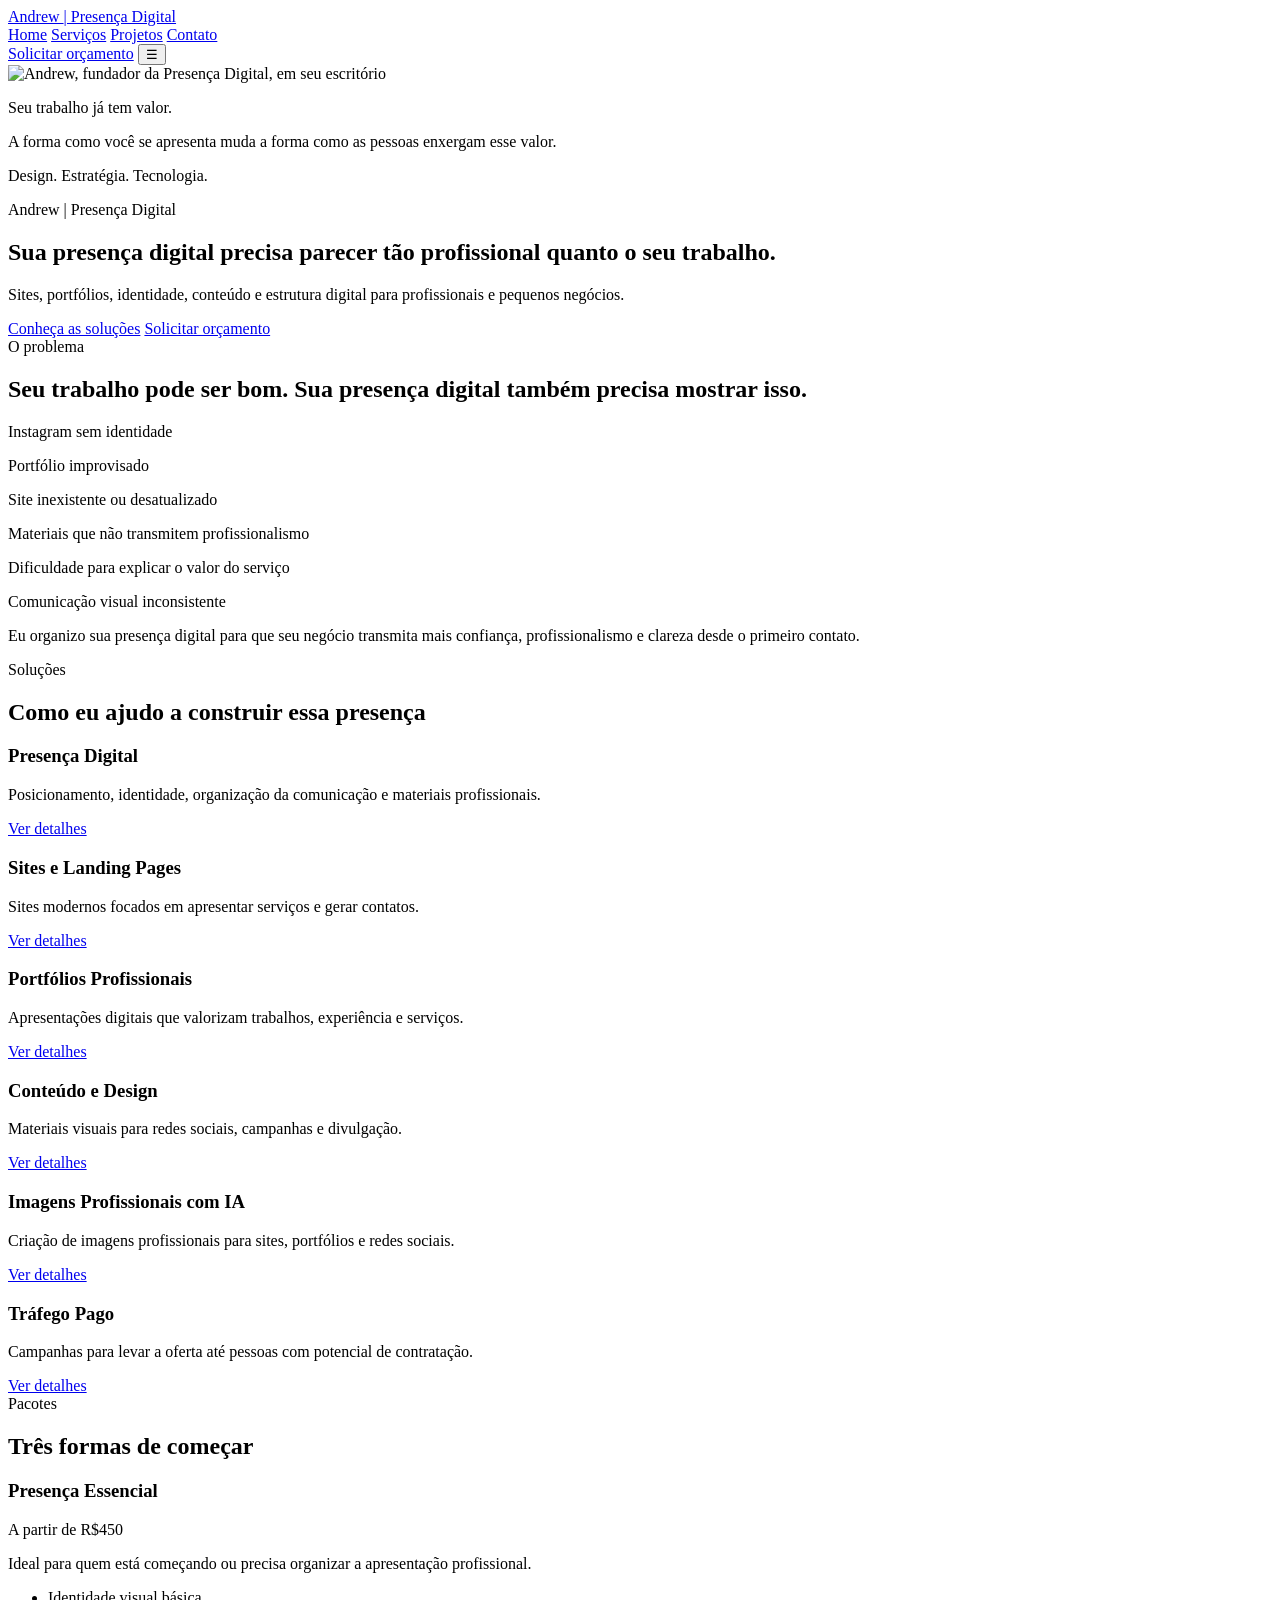
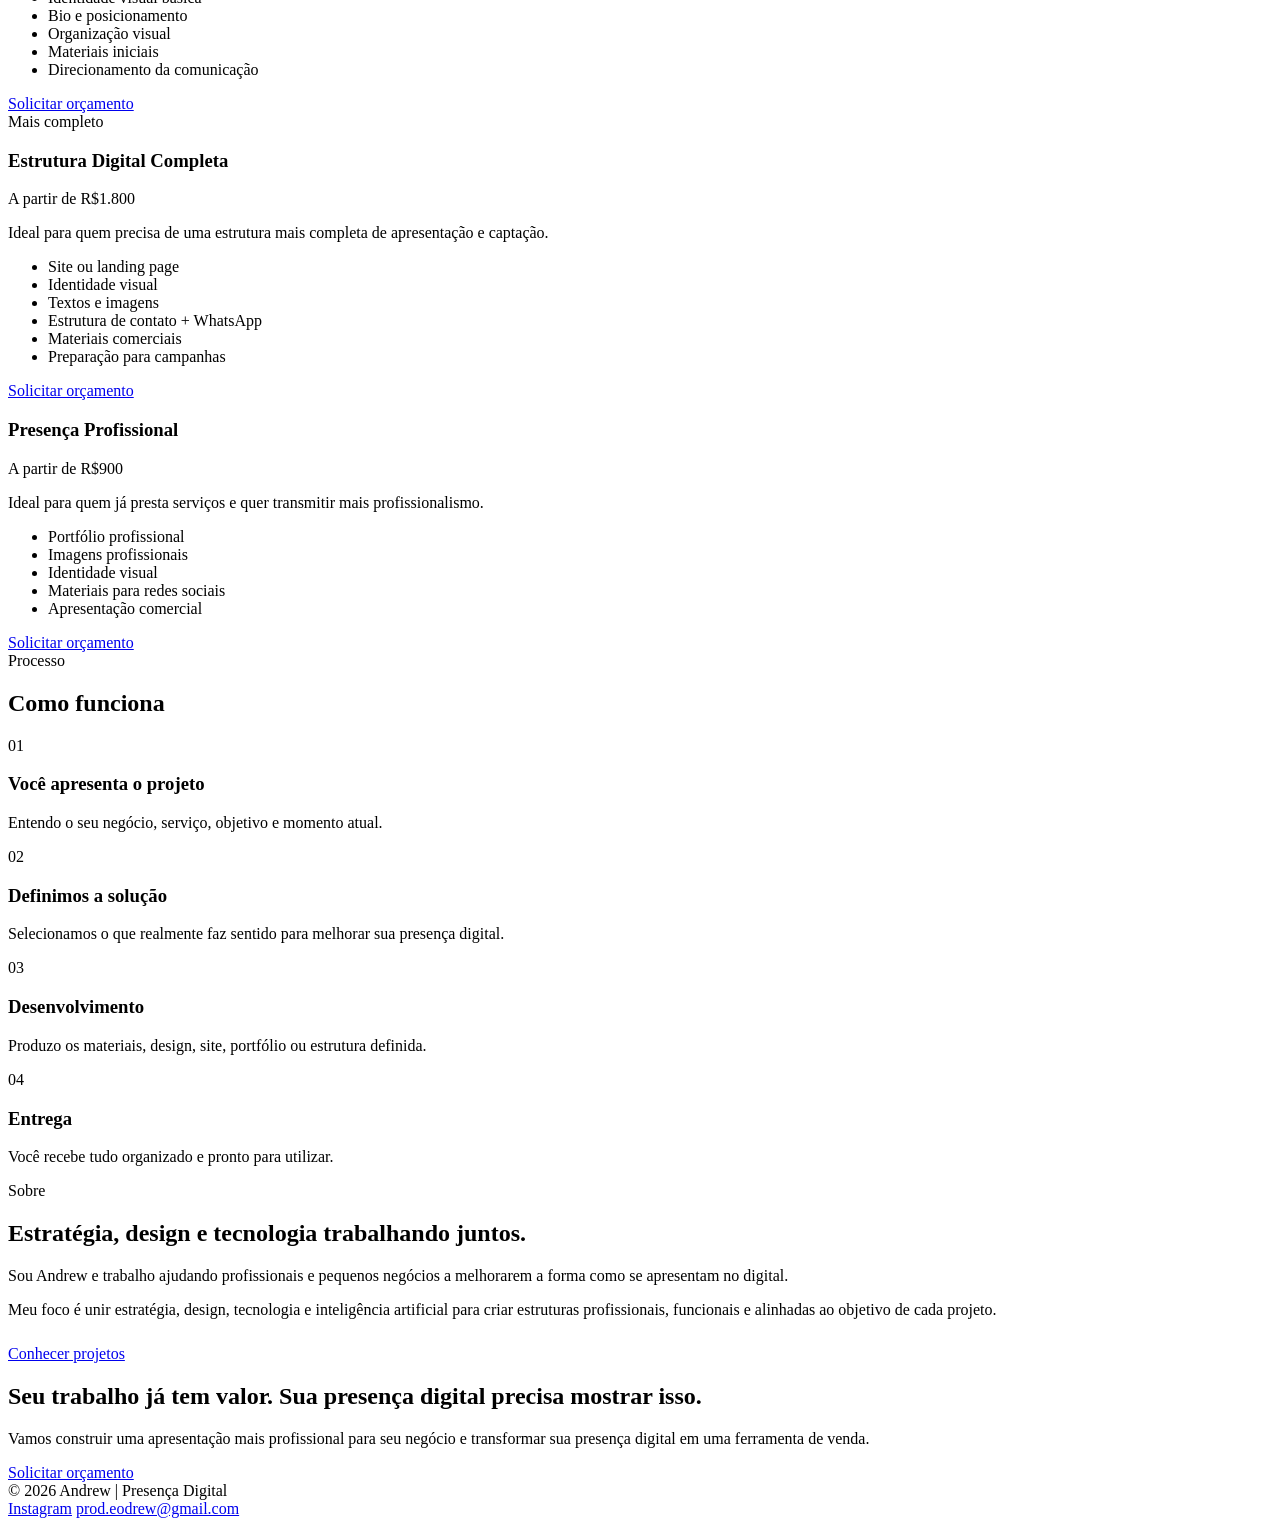
==== commit 02b5e073: "Add files via upload" ====
--- a/index.html
+++ b/index.html
@@ -1,78 +1,255 @@
 <!doctype html>
 <html lang="pt-BR">
 <head>
-  <meta charset="utf-8">
-  <meta name="viewport" content="width=device-width, initial-scale=1">
-  <title>Andrew Moura | Presença Digital</title>
-  <meta name="description" content="Criativos para anúncios, Presença Digital Start e Estrutura Digital. Conheça os serviços de Andrew Moura e veja projetos reais.">
-  <meta name="theme-color" content="#090b10">
-  <meta property="og:type" content="website">
-  <meta property="og:locale" content="pt_BR">
-  <meta property="og:title" content="Andrew Moura | Presença Digital">
-  <meta property="og:description" content="Seu negócio é bom. A internet precisa perceber isso. Conheça os serviços e projetos reais.">
-  <meta name="twitter:card" content="summary">
-  <link rel="canonical" href="https://druzinho.github.io/presencadigital/">
-  <meta property="og:url" content="https://druzinho.github.io/presencadigital/">
-  <link rel="icon" href="assets/favicon.svg" type="image/svg+xml">
-  <link rel="stylesheet" href="assets/css/inicio.css">
-  <script src="assets/js/servicos.js" defer></script>
-  <script src="assets/js/inicio.js" defer></script>
-<!-- Meta Pixel Code -->
-<script>
-!function(f,b,e,v,n,t,s)
-{if(f.fbq)return;n=f.fbq=function(){n.callMethod?
-n.callMethod.apply(n,arguments):n.queue.push(arguments)};
-if(!f._fbq)f._fbq=n;n.push=n;n.loaded=!0;n.version='2.0';
-n.queue=[];t=b.createElement(e);t.async=!0;
-t.src=v;s=b.getElementsByTagName(e)[0];
-s.parentNode.insertBefore(t,s)}(window, document,'script',
-'https://connect.facebook.net/en_US/fbevents.js');
-fbq('init', '1085437827348953');
-fbq('track', 'PageView');
-</script>
-
-<!-- End Meta Pixel Code -->
+<meta charset="UTF-8">
+<meta name="viewport" content="width=device-width, initial-scale=1">
+<title>Andrew | Presença Digital</title>
+<meta name="description" content="Sites, portfólios, identidade visual, conteúdo e estrutura digital para profissionais e pequenos negócios que querem se apresentar melhor e vender com mais confiança.">
+<link rel="preconnect" href="https://fonts.googleapis.com">
+<link rel="preconnect" href="https://fonts.gstatic.com" crossorigin>
+<link href="https://fonts.googleapis.com/css2?family=Instrument+Sans:wght@500;600;700&family=Inter:wght@400;500;600&display=swap" rel="stylesheet">
+<link rel="stylesheet" href="assets/css/styles.css">
 </head>
 <body>
-<noscript><img height="1" width="1" style="display:none"
-src="https://www.facebook.com/tr?id=1085437827348953&ev=PageView&noscript=1"
-/></noscript>
-  <a class="skip" href="#conteudo">Pular para o conteúdo</a>
-  <header class="header"><div class="wrap header-inner">
-    <a class="brand" href="#inicio" aria-label="Andrew Moura — início">ANDREW MOURA<span>PRESENÇA DIGITAL<span class="brand-dot"> ●</span></span></a>
-    <button class="menu-toggle" type="button" aria-expanded="false" aria-controls="nav">Menu <span aria-hidden="true">☰</span></button>
-    <nav id="nav" aria-label="Principal"><a href="#servicos">Serviços</a><a href="planos/">Planos</a><a href="#projetos">Projetos reais</a><a href="#faq">Dúvidas</a><a class="nav-cta" href="planos/">Ver planos ↗</a></nav>
-  </div></header>
-  <main id="conteudo">
-    <section class="hero wrap" id="inicio">
-      <div class="hero-copy"><p class="eyebrow"><span class="status-dot"></span> DESIGN + ESTRUTURA + PRESENÇA</p>
-        <h1>SEU NEGÓCIO<br>É BOM.<br><span>A INTERNET<br>PRECISA<br>PERCEBER ISSO.</span></h1>
-        <p class="lead">Estrutura, design e presença digital para pequenos negócios que querem se apresentar de forma mais profissional na internet.</p>
-        <div class="actions"><a class="button" href="planos/">Conhecer os planos <span aria-hidden="true">↗</span></a><a class="text-link" href="#projetos">Ver projetos reais ↓</a></div>
-      </div>
-      <div class="hero-art" aria-hidden="true"><div class="orbit orbit-one"></div><div class="orbit orbit-two"></div><div class="art-label">PRESENÇA QUE CONECTA.</div><div class="glass-card"><div class="window-bar"><i></i><i></i><i></i><span>SEU NEGÓCIO / ONLINE</span></div><div class="art-content"><span class="mini-label">SUA PRÓXIMA VERSÃO</span><div class="art-title">Mais presença.<br>Mais identidade.</div><div class="art-line"></div><div class="art-line short"></div><div class="art-button">CONHEÇA SEU NEGÓCIO ↗</div><div class="art-grid"><div></div><div></div><div></div></div></div></div><div class="floating-tag"><span>↗</span> DO DIGITAL AO REAL.</div><div class="art-footer">ESTRATÉGIA VISUAL <span>01 — 03</span></div></div>
-    </section>
-    <div class="strip"><div class="wrap"><span>FEITO PARA PEQUENOS NEGÓCIOS</span><span>DESIGN COM INTENÇÃO</span><span>PROJETOS REAIS</span></div></div>
-    <section class="section wrap" id="servicos"><div class="section-heading"><div><p class="eyebrow">01 / SERVIÇOS</p><h2>O próximo passo<br>da sua presença digital.</h2></div><p>Escolha o serviço que faz sentido para o momento do seu negócio.</p></div><div id="service-cards" class="services"></div><noscript><p>Ative o JavaScript para visualizar os planos e seus checkouts. Você também pode consultar os serviços pelo <a href="https://www.instagram.com/andrewgestortrafego/">Instagram de Andrew Moura</a>.</p></noscript></section>
-    <section class="section comparison-section"><div class="wrap"><p class="eyebrow">ESCOLHA COM CLAREZA</p><h2>Compare as opções.</h2><div class="table-scroll" tabindex="0" role="region" aria-label="Comparação dos serviços"><table><caption>Serviços, investimento e informações de contratação</caption><thead><tr><th scope="col">Serviço</th><th scope="col">Investimento</th><th scope="col">Antes de contratar</th></tr></thead><tbody id="comparison"></tbody></table></div></div></section>
-    <section class="section wrap" id="projetos"><div class="section-heading"><div><p class="eyebrow">02 / PROJETOS REAIS</p><h2>Presença digital<br>fora do discurso.</h2></div><p>Conheça os canais e sites dos negócios apresentados abaixo.</p></div><div class="cases">
-      <article class="case"><div class="case-gallery"><img class="case-main" src="assets/cases/gesso-site.webp" alt="Site da Gesso Romeiros" loading="lazy" decoding="async"><div class="case-thumbnails"><button type="button" data-case-image="assets/cases/gesso-site.webp" data-case-alt="Site da Gesso Romeiros" aria-label="Mostrar Site da Gesso Romeiros" aria-pressed="true"><img src="assets/cases/gesso-site.webp" alt="" loading="lazy" decoding="async"></button><button type="button" data-case-image="assets/cases/gesso-instagram.webp" data-case-alt="Instagram da Gesso Romeiros" aria-label="Mostrar Instagram da Gesso Romeiros" aria-pressed="false"><img src="assets/cases/gesso-instagram.webp" alt="" loading="lazy" decoding="async"></button><button type="button" data-case-image="assets/cases/gesso-shopee.webp" data-case-alt="Loja da Gesso Romeiros na Shopee" aria-label="Mostrar Loja da Gesso Romeiros na Shopee" aria-pressed="false"><img src="assets/cases/gesso-shopee.webp" alt="" loading="lazy" decoding="async"></button></div></div><div class="case-body"><h3>Gesso Romeiros</h3><p>Site, Instagram e loja na Shopee reunidos para você conhecer o projeto.</p><div class="case-links"><a href="https://druzinho.github.io/gesso-romeiros/" target="_blank" rel="noopener noreferrer">Visitar site ↗</a><a href="https://www.instagram.com/gesso_romeiros/" target="_blank" rel="noopener noreferrer">Instagram ↗</a><a href="https://shopee.com.br/gessoromeiros?page=0&amp;sortBy=ctime&amp;tab=0" target="_blank" rel="noopener noreferrer">Shopee ↗</a></div></div></article>
-      <article class="case"><div class="case-gallery"><img class="case-main" src="assets/cases/galpao-site.webp" alt="Site do Galpão da Evy" loading="lazy" decoding="async"><div class="case-thumbnails"><button type="button" data-case-image="assets/cases/galpao-site.webp" data-case-alt="Site do Galpão da Evy" aria-label="Mostrar Site do Galpão da Evy" aria-pressed="true"><img src="assets/cases/galpao-site.webp" alt="" loading="lazy" decoding="async"></button><button type="button" data-case-image="assets/cases/galpao-instagram.webp" data-case-alt="Instagram do Galpão da Evy" aria-label="Mostrar Instagram do Galpão da Evy" aria-pressed="false"><img src="assets/cases/galpao-instagram.webp" alt="" loading="lazy" decoding="async"></button><button type="button" data-case-image="assets/cases/galpao-whatsapp.webp" data-case-alt="Grupo de WhatsApp do Galpão da Evy" aria-label="Mostrar Grupo de WhatsApp do Galpão da Evy" aria-pressed="false"><img src="assets/cases/galpao-whatsapp.webp" alt="" loading="lazy" decoding="async"></button><button type="button" data-case-image="assets/cases/galeria-evy.webp" data-case-alt="Direção visual da mascote Evy" aria-label="Mostrar Direção visual da mascote Evy" aria-pressed="false"><img src="assets/cases/galeria-evy.webp" alt="" loading="lazy" decoding="async"></button></div></div><div class="case-body"><h3>Galpão da Evy</h3><p>Acesse o site, conheça o Instagram e visite o grupo de WhatsApp.</p><div class="case-links"><a href="https://druzinho.github.io/galpaodaevywpp/" target="_blank" rel="noopener noreferrer">Visitar site ↗</a><a href="https://www.instagram.com/galpaodaevy/" target="_blank" rel="noopener noreferrer">Instagram ↗</a><a href="https://chat.whatsapp.com/Can6boHIPhv13Sr9jz7Vv3" target="_blank" rel="noopener noreferrer">Grupo WhatsApp ↗</a></div></div></article>
-    </div></section>
-    <section class="section wrap" id="como-funciona"><p class="eyebrow">03 / COMO FUNCIONA</p><h2>Um caminho claro para começar.</h2><div class="steps"><article><span>01</span><h3>Conheça as opções</h3><p>Compare os serviços e tire suas dúvidas sobre o que você precisa.</p></article><article><span>02</span><h3>Confira os detalhes</h3><p>Confirme escopo, materiais necessários e prazo antes de contratar.</p></article><article><span>03</span><h3>Acesse o checkout</h3><p>Use o botão do serviço escolhido para seguir ao checkout oficial da Kiwify.</p></article></div></section>
-    <section class="section wrap faq-section" id="faq"><div><p class="eyebrow">DÚVIDAS FREQUENTES</p><h2>Antes de<br>dar o próximo passo.</h2><a class="text-link" href="https://www.instagram.com/andrewgestortrafego/" target="_blank" rel="noopener noreferrer">Fale comigo no Instagram ↗</a></div><div class="faq-list">
-      <details><summary>Qual serviço é ideal para meu negócio?</summary><p>Compare as opções acima. Se ainda tiver dúvida, converse com Andrew pelo Instagram e confirme o escopo adequado antes de comprar.</p></details>
-      <details><summary>O que recebo no pacote de criativos?</summary><p>São 3 conceitos de anúncio, 3 criativos principais, copy, headlines, CTAs, adaptação para Feed e Stories/Reels e 1 rodada de alterações. A adaptação de formato não pressupõe produção de vídeo.</p></details>
-      <details><summary>O pacote de criativos inclui gestão de tráfego?</summary><p>Não. Configuração de campanha, gerenciamento de tráfego, verba de anúncios e gestão mensal não estão incluídos.</p></details>
-      <details><summary>Qual é o prazo de entrega?</summary><p>No Presença Digital Start, a entrega ocorre em até 7 dias úteis após o recebimento completo do briefing e dos materiais. Atrasos no envio de materiais ou aprovações pausam o prazo. Em Estrutura Digital, são 10 a 15 dias úteis após briefing e materiais completos. Para Criativos para Anúncios, confirme o prazo antes da contratação.</p></details>
-      <details><summary>O Start inclui postagem, logotipo ou anúncios?</summary><p>Não. O Start entrega estrutura e materiais prontos; a postagem e a gestão mensal não estão incluídas. Criação ou redesign de logotipo são serviços separados. Tráfego pago e gerenciamento de anúncios também não fazem parte do Start.</p></details>
-      <details><summary>Como funciona o pagamento?</summary><p>Cada botão direciona ao checkout oficial do respectivo serviço na Kiwify. Confira o valor total e as condições de pagamento apresentados no checkout.</p></details>
-      <details><summary>Há garantia de vendas ou resultados?</summary><p>Não há promessa de vendas ou de resultados específicos. O desempenho depende de fatores como oferta, mercado, atendimento e divulgação.</p></details>
-      <details><summary>Onde confirmo alterações e cancelamento?</summary><p>Criativos para Anúncios e Presença Digital Start incluem 1 rodada de alterações. No Start, alterações extras e mudança completa da direção aprovada podem exigir novo orçamento. Estrutura Digital inclui 1 rodada de alterações por etapa. Para condições de cancelamento, consulte a oferta e Andrew antes da compra.</p></details>
-    </div></section>
-    <section class="conditions wrap" id="condicoes"><p class="eyebrow">CONDIÇÕES DE CONTRATAÇÃO</p><h2>Alinhamento desde o começo.</h2><p>Confira o escopo de cada serviço antes da compra. Materiais, acessos, prazo, revisões e eventuais serviços adicionais devem ser alinhados com Andrew. Consulte as condições aplicáveis na oferta e no checkout; esta página não acrescenta prazos ou garantias não informados.</p><h3>Condições do Presença Digital Start</h3><ul class="start-conditions"><li>Pagamento único e antecipado via Kiwify.</li><li>Até 7 dias úteis após briefing e materiais completos.</li><li>1 rodada de alterações incluída; alterações extras podem exigir orçamento adicional.</li><li>Mudança completa da direção aprovada pode gerar novo orçamento.</li><li>Atrasos no envio de materiais ou aprovações pausam o prazo.</li><li>O cliente deve fornecer materiais e informações corretas e autorizadas.</li><li>Não há garantia de vendas, faturamento, seguidores ou resultados comerciais específicos.</li><li>Itens não especificados no pacote não estão incluídos.</li></ul><p>Ao acessar Kiwify, Instagram, Shopee ou WhatsApp, você estará em plataformas externas, sujeitas às próprias políticas. Este site utiliza o Meta Pixel para registrar visitas (PageView), conforme a configuração original. O recurso pode utilizar cookies e enviar informações de navegação à Meta. Consulte a <a href="https://www.facebook.com/privacy/policy/" target="_blank" rel="noopener noreferrer">Política de Privacidade da Meta</a>. Não há formulário de coleta nesta página.</p></section>
-    <section class="final-cta wrap"><p class="eyebrow">SEU PRÓXIMO PASSO COMEÇA AQUI</p><h2>Seu negócio merece<br><span>ser bem apresentado.</span></h2><a class="button" href="planos/">Comparar planos e contratar ↗</a></section>
-  </main>
-  <footer class="wrap"><a class="brand" href="#inicio">ANDREW MOURA<span>PRESENÇA DIGITAL</span></a><p>© <span id="year">2026</span> Andrew Moura.</p><a href="https://www.instagram.com/andrewgestortrafego/" target="_blank" rel="noopener noreferrer">Instagram ↗</a><a href="planos/">Planos</a><a href="#condicoes">Condições</a></footer>
+
+<header class="site-header">
+  <a href="index.html" class="logo">Andrew <span>| Presença Digital</span></a>
+  <nav class="nav">
+    <div class="nav__links">
+      <a href="index.html" class="is-active">Home</a>
+      <a href="servicos.html">Serviços</a>
+      <a href="projetos.html">Projetos</a>
+      <a href="projetos.html#contato">Contato</a>
+    </div>
+    <a href="projetos.html#contato" class="btn btn--primary">Solicitar orçamento</a>
+    <button class="nav__toggle" aria-label="Abrir menu" aria-expanded="false">☰</button>
+  </nav>
+</header>
+
+<main>
+
+  <!-- HERO CINEMATOGRÁFICO -->
+  <section class="hero">
+    <div class="hero__pin">
+      <div class="hero__media">
+        <img src="assets/images/andrew-hero.webp" alt="Andrew, fundador da Presença Digital, em seu escritório" />
+      </div>
+      <div class="hero__scrim"></div>
+
+      <div class="hero__content wrap">
+        <div class="hero__scenes">
+          <div class="hero__scene">
+            <p>Seu trabalho já tem valor.</p>
+          </div>
+          <div class="hero__scene">
+            <p>A forma como você se apresenta muda a forma como as pessoas enxergam esse valor.</p>
+          </div>
+          <div class="hero__scene">
+            <p>Design. Estratégia. Tecnologia.</p>
+          </div>
+          <div class="hero__scene hero__scene--final">
+            <span class="kicker">Andrew | Presença Digital</span>
+            <h1>Sua presença digital precisa parecer tão profissional quanto o seu trabalho.</h1>
+            <p class="sub">Sites, portfólios, identidade, conteúdo e estrutura digital para profissionais e pequenos negócios.</p>
+            <div class="cta-row">
+              <a href="servicos.html" class="btn btn--ghost">Conheça as soluções</a>
+              <a href="projetos.html#contato" class="btn btn--primary">Solicitar orçamento</a>
+            </div>
+          </div>
+        </div>
+      </div>
+
+      <div class="hero__progress" aria-hidden="true">
+        <span></span><span></span><span></span><span></span>
+      </div>
+    </div>
+  </section>
+
+  <!-- O PROBLEMA -->
+  <section class="section reveal">
+    <div class="wrap">
+      <div class="section-head">
+        <span class="eyebrow">O problema</span>
+        <h2>Seu trabalho pode ser bom. Sua presença digital também precisa mostrar isso.</h2>
+      </div>
+      <div class="problem-grid">
+        <div class="problem-card"><p>Instagram sem identidade</p></div>
+        <div class="problem-card"><p>Portfólio improvisado</p></div>
+        <div class="problem-card"><p>Site inexistente ou desatualizado</p></div>
+        <div class="problem-card"><p>Materiais que não transmitem profissionalismo</p></div>
+        <div class="problem-card"><p>Dificuldade para explicar o valor do serviço</p></div>
+        <div class="problem-card"><p>Comunicação visual inconsistente</p></div>
+      </div>
+      <p class="problem-turn">Eu organizo sua presença digital para que seu negócio transmita mais confiança, profissionalismo e clareza desde o primeiro contato.</p>
+    </div>
+  </section>
+
+  <!-- SOLUÇÕES -->
+  <section class="section section--alt reveal">
+    <div class="wrap">
+      <div class="section-head">
+        <span class="eyebrow">Soluções</span>
+        <h2>Como eu ajudo a construir essa presença</h2>
+      </div>
+      <div class="solutions-grid">
+        <div class="solution-card">
+          <h3>Presença Digital</h3>
+          <p>Posicionamento, identidade, organização da comunicação e materiais profissionais.</p>
+          <a href="servicos.html" class="link">Ver detalhes</a>
+        </div>
+        <div class="solution-card">
+          <h3>Sites e Landing Pages</h3>
+          <p>Sites modernos focados em apresentar serviços e gerar contatos.</p>
+          <a href="servicos.html" class="link">Ver detalhes</a>
+        </div>
+        <div class="solution-card">
+          <h3>Portfólios Profissionais</h3>
+          <p>Apresentações digitais que valorizam trabalhos, experiência e serviços.</p>
+          <a href="servicos.html" class="link">Ver detalhes</a>
+        </div>
+        <div class="solution-card">
+          <h3>Conteúdo e Design</h3>
+          <p>Materiais visuais para redes sociais, campanhas e divulgação.</p>
+          <a href="servicos.html" class="link">Ver detalhes</a>
+        </div>
+        <div class="solution-card">
+          <h3>Imagens Profissionais com IA</h3>
+          <p>Criação de imagens profissionais para sites, portfólios e redes sociais.</p>
+          <a href="servicos.html" class="link">Ver detalhes</a>
+        </div>
+        <div class="solution-card">
+          <h3>Tráfego Pago</h3>
+          <p>Campanhas para levar a oferta até pessoas com potencial de contratação.</p>
+          <a href="servicos.html" class="link">Ver detalhes</a>
+        </div>
+      </div>
+    </div>
+  </section>
+
+  <!-- PACOTES -->
+  <section class="section reveal">
+    <div class="wrap">
+      <div class="section-head">
+        <span class="eyebrow">Pacotes</span>
+        <h2>Três formas de começar</h2>
+      </div>
+      <div class="packages-grid">
+        <div class="package-card">
+          <h3>Presença Essencial</h3>
+          <p class="price">A partir de R$450</p>
+          <p class="desc">Ideal para quem está começando ou precisa organizar a apresentação profissional.</p>
+          <ul>
+            <li>Identidade visual básica</li>
+            <li>Bio e posicionamento</li>
+            <li>Organização visual</li>
+            <li>Materiais iniciais</li>
+            <li>Direcionamento da comunicação</li>
+          </ul>
+          <a href="projetos.html#contato" class="btn btn--ghost">Solicitar orçamento</a>
+        </div>
+        <div class="package-card package-card--highlight">
+          <span class="package-card__tag">Mais completo</span>
+          <h3>Estrutura Digital Completa</h3>
+          <p class="price">A partir de R$1.800</p>
+          <p class="desc">Ideal para quem precisa de uma estrutura mais completa de apresentação e captação.</p>
+          <ul>
+            <li>Site ou landing page</li>
+            <li>Identidade visual</li>
+            <li>Textos e imagens</li>
+            <li>Estrutura de contato + WhatsApp</li>
+            <li>Materiais comerciais</li>
+            <li>Preparação para campanhas</li>
+          </ul>
+          <a href="projetos.html#contato" class="btn btn--primary">Solicitar orçamento</a>
+        </div>
+        <div class="package-card">
+          <h3>Presença Profissional</h3>
+          <p class="price">A partir de R$900</p>
+          <p class="desc">Ideal para quem já presta serviços e quer transmitir mais profissionalismo.</p>
+          <ul>
+            <li>Portfólio profissional</li>
+            <li>Imagens profissionais</li>
+            <li>Identidade visual</li>
+            <li>Materiais para redes sociais</li>
+            <li>Apresentação comercial</li>
+          </ul>
+          <a href="projetos.html#contato" class="btn btn--ghost">Solicitar orçamento</a>
+        </div>
+      </div>
+    </div>
+  </section>
+
+  <!-- COMO FUNCIONA -->
+  <section class="section section--alt reveal">
+    <div class="wrap">
+      <div class="section-head">
+        <span class="eyebrow">Processo</span>
+        <h2>Como funciona</h2>
+      </div>
+      <div class="steps-grid">
+        <div class="step">
+          <span class="num">01</span>
+          <h3>Você apresenta o projeto</h3>
+          <p>Entendo o seu negócio, serviço, objetivo e momento atual.</p>
+        </div>
+        <div class="step">
+          <span class="num">02</span>
+          <h3>Definimos a solução</h3>
+          <p>Selecionamos o que realmente faz sentido para melhorar sua presença digital.</p>
+        </div>
+        <div class="step">
+          <span class="num">03</span>
+          <h3>Desenvolvimento</h3>
+          <p>Produzo os materiais, design, site, portfólio ou estrutura definida.</p>
+        </div>
+        <div class="step">
+          <span class="num">04</span>
+          <h3>Entrega</h3>
+          <p>Você recebe tudo organizado e pronto para utilizar.</p>
+        </div>
+      </div>
+    </div>
+  </section>
+
+  <!-- SOBRE -->
+  <section class="section reveal">
+    <div class="wrap about">
+      <div>
+        <span class="eyebrow">Sobre</span>
+        <h2>Estratégia, design e tecnologia trabalhando juntos.</h2>
+        <div class="body">
+          <p>Sou Andrew e trabalho ajudando profissionais e pequenos negócios a melhorarem a forma como se apresentam no digital.</p>
+          <p>Meu foco é unir estratégia, design, tecnologia e inteligência artificial para criar estruturas profissionais, funcionais e alinhadas ao objetivo de cada projeto.</p>
+        </div>
+        <div class="cta-row" style="margin-top:26px;">
+          <a href="projetos.html" class="btn btn--ghost">Conhecer projetos</a>
+        </div>
+      </div>
+      <div></div>
+    </div>
+  </section>
+
+  <!-- CTA FINAL -->
+  <section class="section cta-final reveal">
+    <div class="wrap">
+      <h2>Seu trabalho já tem valor. Sua presença digital precisa mostrar isso.</h2>
+      <p>Vamos construir uma apresentação mais profissional para seu negócio e transformar sua presença digital em uma ferramenta de venda.</p>
+      <div class="cta-row">
+        <a href="projetos.html#contato" class="btn btn--primary">Solicitar orçamento</a>
+      </div>
+    </div>
+  </section>
+
+</main>
+
+<footer class="site-footer">
+  <span>© 2026 Andrew | Presença Digital</span>
+  <div class="cta-row">
+    <a href="https://www.instagram.com/andrewgestortrafego/" target="_blank" rel="noopener">Instagram</a>
+    <a href="mailto:prod.eodrew@gmail.com">prod.eodrew@gmail.com</a>
+  </div>
+</footer>
+
+<script src="assets/js/main.js"></script>
 </body>
 </html>
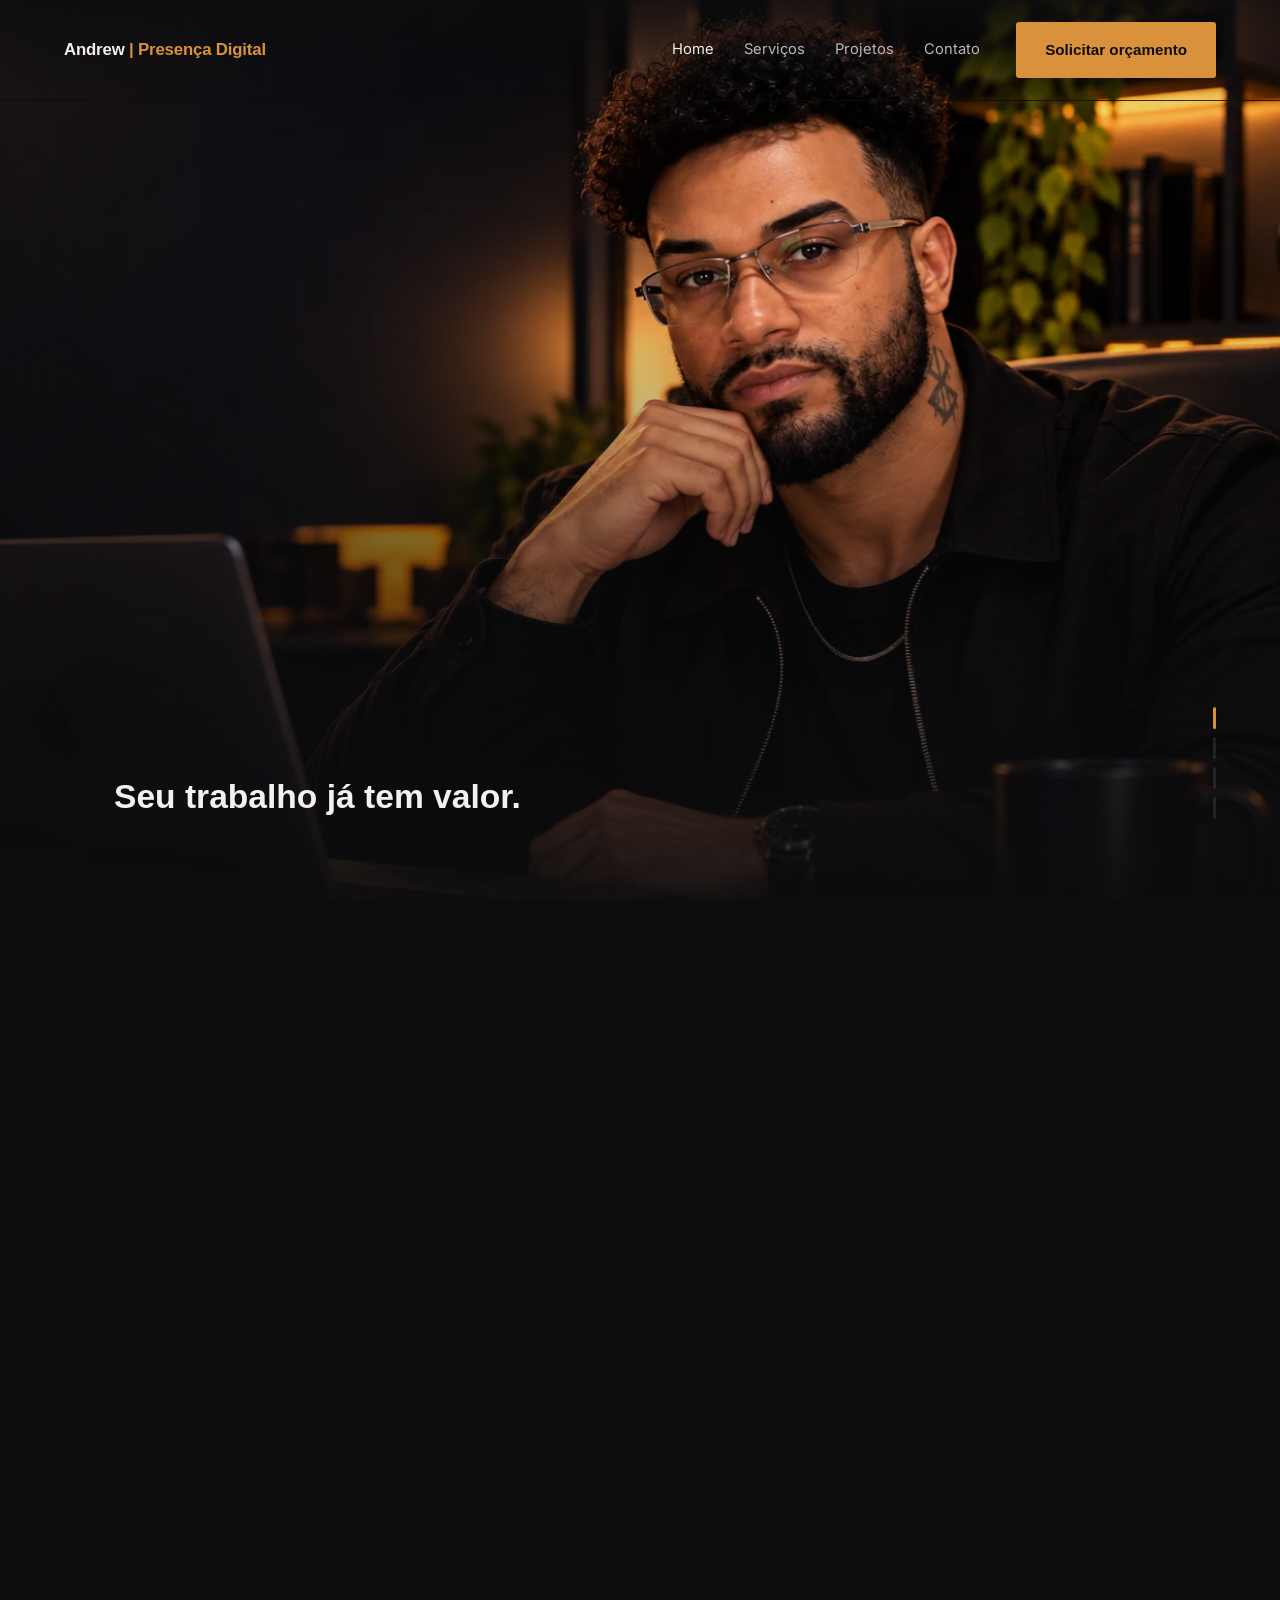
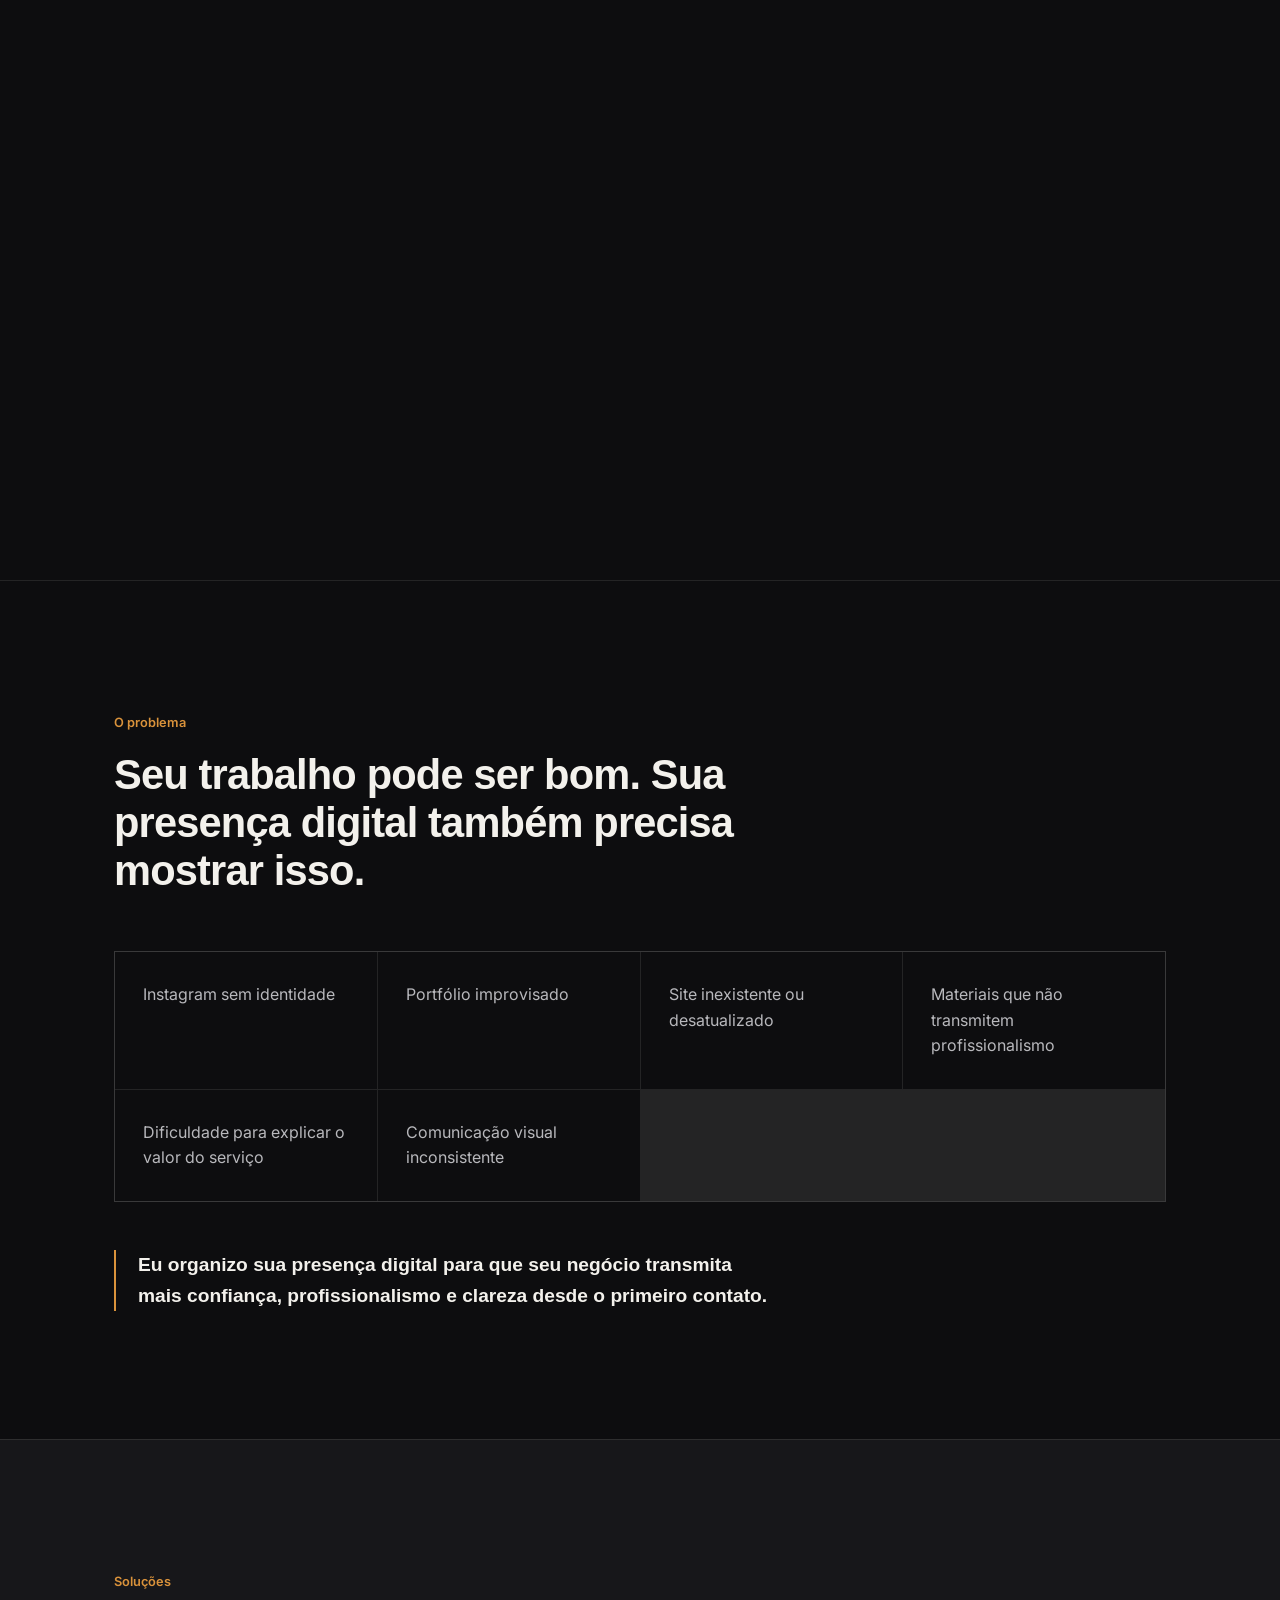
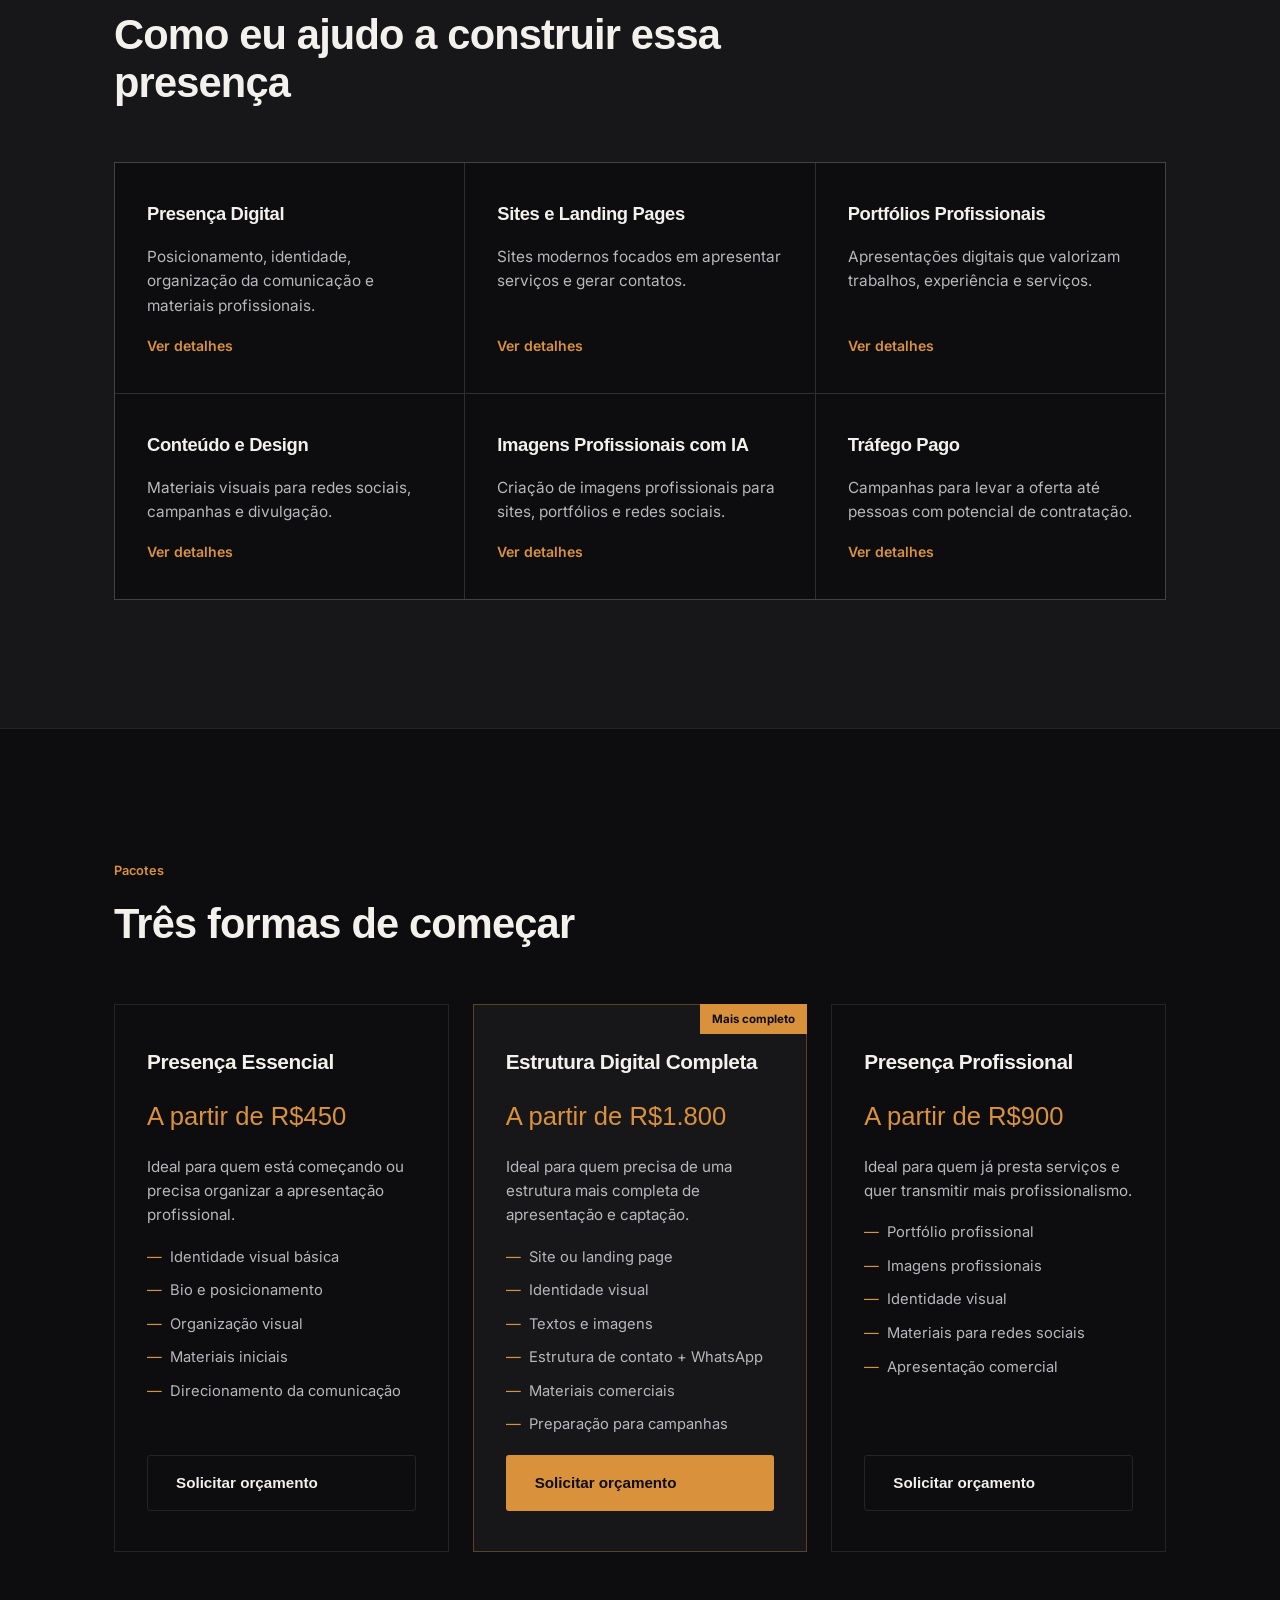
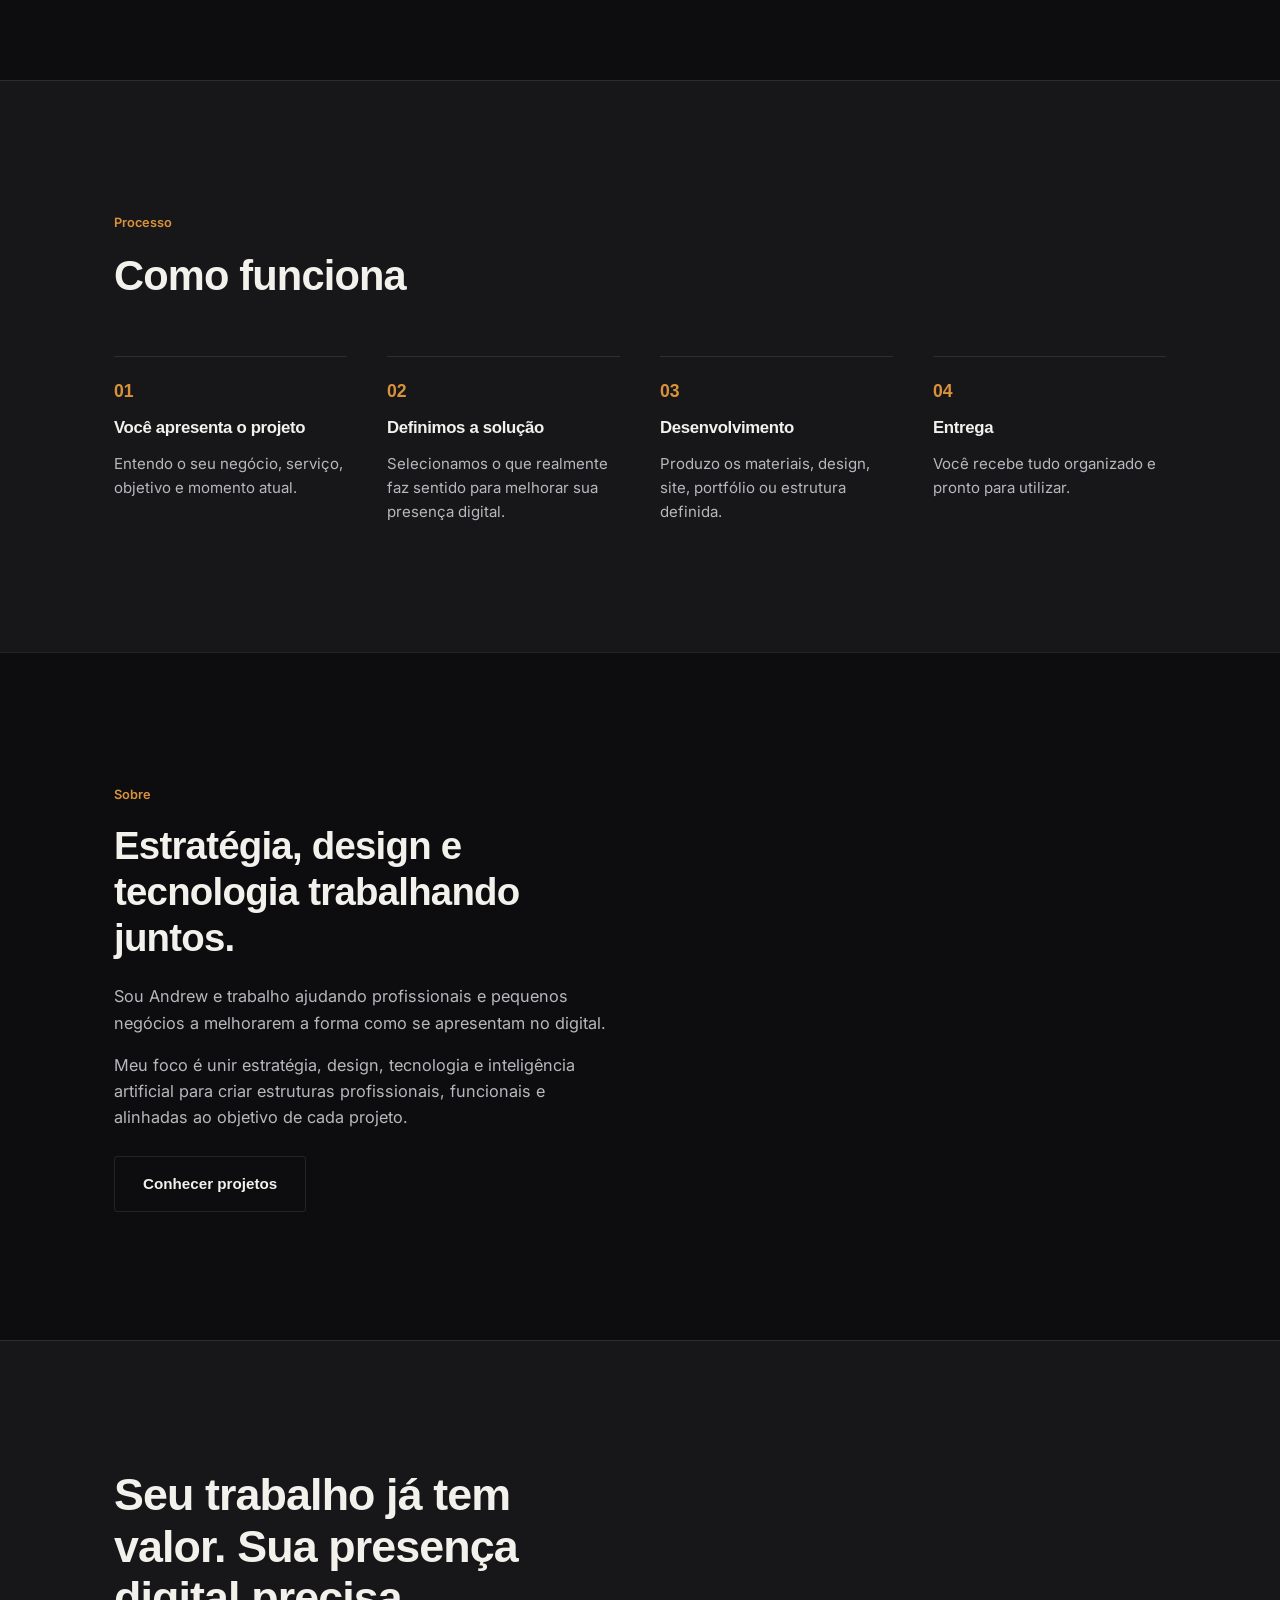
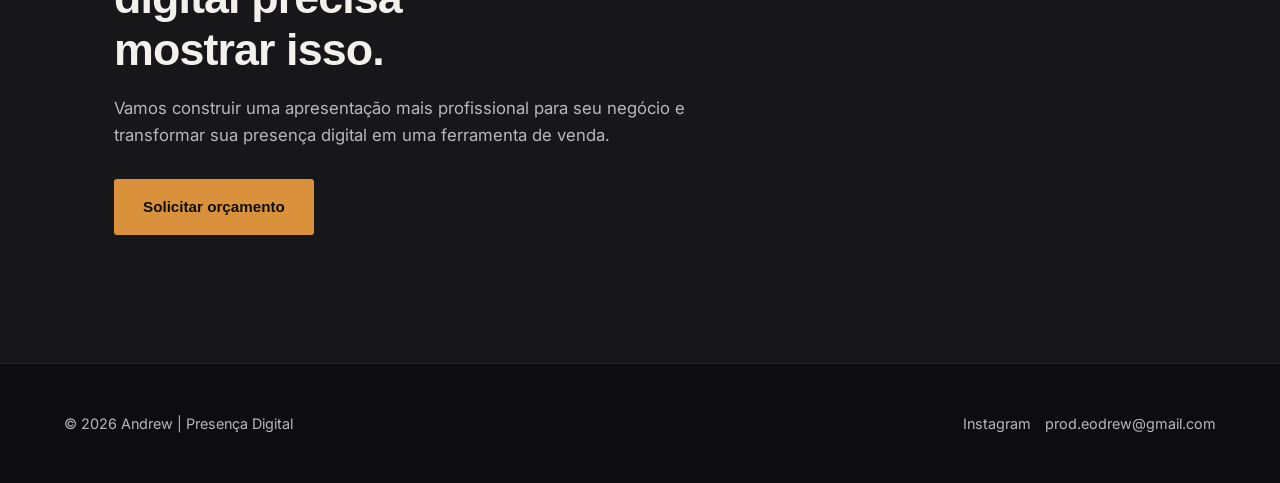
==== commit f4396e75: "Add files via upload" ====
--- a/index.html
+++ b/index.html
@@ -8,7 +8,7 @@
 <link rel="preconnect" href="https://fonts.googleapis.com">
 <link rel="preconnect" href="https://fonts.gstatic.com" crossorigin>
 <link href="https://fonts.googleapis.com/css2?family=Instrument+Sans:wght@500;600;700&family=Inter:wght@400;500;600&display=swap" rel="stylesheet">
-<link rel="stylesheet" href="assets/css/styles.css">
+<link rel="stylesheet" href="styles.css">
 </head>
 <body>
 
@@ -32,7 +32,7 @@
   <section class="hero">
     <div class="hero__pin">
       <div class="hero__media">
-        <img src="assets/images/andrew-hero.webp" alt="Andrew, fundador da Presença Digital, em seu escritório" />
+        <img src="andrew-hero.webp" alt="Andrew, fundador da Presença Digital, em seu escritório" />
       </div>
       <div class="hero__scrim"></div>
 
@@ -250,6 +250,6 @@
   </div>
 </footer>
 
-<script src="assets/js/main.js"></script>
+<script src="main.js"></script>
 </body>
 </html>
--- a/styles.css
+++ b/styles.css
@@ -0,0 +1,908 @@
+/* ==========================================================================
+   Andrew | Presença Digital — Design System
+   ========================================================================== */
+
+:root {
+  --bg: #0D0D0F;
+  --bg-alt: #17171A;
+  --text: #F3F1EC;
+  --text-dim: #B8B8BC;
+  --accent: #D9923B;
+  --accent-dim: rgba(217, 146, 59, 0.35);
+  --line: rgba(243, 241, 236, 0.1);
+
+  --font-display: "Instrument Sans", "Helvetica Neue", Arial, sans-serif;
+  --font-body: "Inter", "Helvetica Neue", Arial, sans-serif;
+
+  --max: 1180px;
+  --pad: clamp(20px, 5vw, 72px);
+}
+
+* { box-sizing: border-box; }
+html { scroll-behavior: smooth; }
+
+body {
+  margin: 0;
+  background: var(--bg);
+  color: var(--text);
+  font-family: var(--font-body);
+  font-size: 16px;
+  line-height: 1.6;
+  -webkit-font-smoothing: antialiased;
+}
+
+img { max-width: 100%; display: block; }
+
+a { color: inherit; text-decoration: none; }
+
+.wrap {
+  max-width: var(--max);
+  margin: 0 auto;
+  padding-left: var(--pad);
+  padding-right: var(--pad);
+}
+
+h1, h2, h3, h4 {
+  font-family: var(--font-display);
+  font-weight: 700;
+  letter-spacing: -0.02em;
+  margin: 0;
+}
+
+p { margin: 0; }
+
+.section {
+  padding: clamp(72px, 10vw, 140px) 0;
+  border-top: 1px solid var(--line);
+}
+
+.section--alt { background: var(--bg-alt); }
+
+.eyebrow {
+  font-size: 0.8rem;
+  color: var(--accent);
+  font-weight: 600;
+  display: inline-block;
+  margin-bottom: 18px;
+}
+
+.section-head {
+  max-width: 640px;
+  margin-bottom: 56px;
+}
+
+.section-head h2 {
+  font-size: clamp(1.7rem, 3.4vw, 2.6rem);
+  line-height: 1.15;
+}
+
+.section-head p {
+  margin-top: 18px;
+  color: var(--text-dim);
+  font-size: 1.05rem;
+  max-width: 60ch;
+}
+
+/* Buttons */
+.btn {
+  display: inline-flex;
+  align-items: center;
+  gap: 8px;
+  padding: 15px 28px;
+  border-radius: 3px;
+  font-family: var(--font-display);
+  font-weight: 600;
+  font-size: 0.95rem;
+  border: 1px solid transparent;
+  cursor: pointer;
+  transition: background 0.25s ease, border-color 0.25s ease, color 0.25s ease;
+}
+
+.btn--primary {
+  background: var(--accent);
+  color: #0D0D0F;
+}
+.btn--primary:hover { background: #ecab5c; }
+
+.btn--ghost {
+  border-color: var(--line);
+  color: var(--text);
+}
+.btn--ghost:hover { border-color: var(--accent); color: var(--accent); }
+
+.cta-row {
+  display: flex;
+  flex-wrap: wrap;
+  gap: 14px;
+  align-items: center;
+}
+
+/* ==========================================================================
+   Header
+   ========================================================================== */
+
+.site-header {
+  position: fixed;
+  top: 0;
+  left: 0;
+  right: 0;
+  z-index: 100;
+  padding: 22px var(--pad);
+  display: flex;
+  align-items: center;
+  justify-content: space-between;
+  background: linear-gradient(to bottom, rgba(13,13,15,0.85), transparent);
+  transition: background 0.3s ease, border-color 0.3s ease;
+  border-bottom: 1px solid transparent;
+}
+
+.site-header.is-scrolled {
+  background: rgba(13, 13, 15, 0.92);
+  backdrop-filter: blur(10px);
+  border-bottom-color: var(--line);
+}
+
+.logo {
+  font-family: var(--font-display);
+  font-weight: 700;
+  font-size: 1.05rem;
+  letter-spacing: -0.01em;
+}
+.logo span { color: var(--accent); }
+
+.nav {
+  display: flex;
+  align-items: center;
+  gap: 36px;
+}
+
+.nav__links {
+  display: flex;
+  gap: 30px;
+}
+
+.nav__links a {
+  font-size: 0.92rem;
+  color: var(--text-dim);
+  transition: color 0.2s ease;
+}
+.nav__links a:hover, .nav__links a.is-active { color: var(--text); }
+
+.nav__toggle {
+  display: none;
+  background: none;
+  border: none;
+  color: var(--text);
+  font-size: 1.5rem;
+}
+
+@media (max-width: 860px) {
+  .nav__links { display: none; }
+  .nav__toggle { display: block; }
+}
+
+/* ==========================================================================
+   Hero cinematográfico
+   ========================================================================== */
+
+.hero {
+  position: relative;
+  height: 420vh; /* espaço de scroll para as 4 "cenas" */
+}
+
+.hero__pin {
+  position: sticky;
+  top: 0;
+  height: 100vh;
+  overflow: hidden;
+  display: flex;
+  align-items: flex-end;
+}
+
+.hero__media {
+  position: absolute;
+  inset: 0;
+}
+
+.hero__media img {
+  width: 100%;
+  height: 100%;
+  object-fit: cover;
+  object-position: center 22%;
+  transform: scale(1.08);
+  will-change: transform;
+}
+
+.hero__scrim {
+  position: absolute;
+  inset: 0;
+  background:
+    linear-gradient(to top, rgba(13,13,15,0.95) 0%, rgba(13,13,15,0.35) 42%, rgba(13,13,15,0.05) 65%),
+    linear-gradient(to right, rgba(13,13,15,0.55) 0%, rgba(13,13,15,0) 55%);
+}
+
+.hero__content {
+  position: relative;
+  width: 100%;
+  padding: 0 var(--pad) 9vh;
+}
+
+.hero__scenes {
+  position: relative;
+  min-height: 190px;
+  max-width: 720px;
+}
+
+.hero__scene {
+  position: absolute;
+  bottom: 0;
+  left: 0;
+  right: 0;
+  opacity: 0;
+  transform: translateY(14px);
+  transition: opacity 0.5s ease, transform 0.5s ease;
+  pointer-events: none;
+}
+
+.hero__scene.is-active {
+  opacity: 1;
+  transform: translateY(0);
+  pointer-events: auto;
+}
+
+.hero__scene p {
+  font-family: var(--font-display);
+  font-size: clamp(1.5rem, 3.2vw, 2.1rem);
+  font-weight: 600;
+  line-height: 1.3;
+  color: var(--text);
+}
+
+.hero__scene--final .kicker {
+  color: var(--accent);
+  font-size: 0.9rem;
+  font-weight: 600;
+  margin-bottom: 14px;
+  display: block;
+}
+
+.hero__scene--final h1 {
+  font-size: clamp(2rem, 4.6vw, 3.4rem);
+  line-height: 1.08;
+  max-width: 14ch;
+}
+
+.hero__scene--final .sub {
+  margin-top: 20px;
+  color: var(--text-dim);
+  font-size: 1.05rem;
+  max-width: 46ch;
+}
+
+.hero__scene--final .cta-row {
+  margin-top: 30px;
+}
+
+.hero__progress {
+  position: absolute;
+  right: var(--pad);
+  bottom: 9vh;
+  display: flex;
+  flex-direction: column;
+  gap: 8px;
+}
+
+.hero__progress span {
+  width: 3px;
+  height: 22px;
+  background: var(--line);
+  border-radius: 2px;
+  transition: background 0.3s ease;
+}
+.hero__progress span.is-active { background: var(--accent); }
+
+@media (max-width: 860px) {
+  .hero { height: auto; }
+  .hero__pin { position: relative; height: 92vh; }
+  .hero__media img { transform: none; object-position: center 18%; }
+  .hero__scenes { min-height: 0; }
+  .hero__scene { position: static; opacity: 1; transform: none; transition: none; display: none; }
+  .hero__scene--final { display: block; }
+  .hero__progress { display: none; }
+}
+
+/* ==========================================================================
+   Problema
+   ========================================================================== */
+
+.problem-grid {
+  display: grid;
+  grid-template-columns: repeat(auto-fit, minmax(260px, 1fr));
+  gap: 1px;
+  background: var(--line);
+  border: 1px solid var(--line);
+}
+
+.problem-card {
+  background: var(--bg);
+  padding: 30px 28px;
+}
+
+.problem-card p {
+  color: var(--text-dim);
+  font-size: 1rem;
+}
+
+.problem-turn {
+  margin-top: 48px;
+  max-width: 62ch;
+  font-size: 1.2rem;
+  font-family: var(--font-display);
+  font-weight: 600;
+  border-left: 2px solid var(--accent);
+  padding-left: 22px;
+}
+
+/* ==========================================================================
+   Soluções
+   ========================================================================== */
+
+.solutions-grid {
+  display: grid;
+  grid-template-columns: repeat(auto-fit, minmax(300px, 1fr));
+  gap: 1px;
+  background: var(--line);
+  border: 1px solid var(--line);
+}
+
+.solution-card {
+  background: var(--bg);
+  padding: 36px 32px;
+  display: flex;
+  flex-direction: column;
+  gap: 16px;
+}
+
+.solution-card h3 {
+  font-size: 1.15rem;
+}
+
+.solution-card p {
+  color: var(--text-dim);
+  font-size: 0.96rem;
+  flex-grow: 1;
+}
+
+.solution-card .link {
+  font-size: 0.88rem;
+  color: var(--accent);
+  font-weight: 600;
+}
+
+/* ==========================================================================
+   Pacotes
+   ========================================================================== */
+
+.packages-grid {
+  display: grid;
+  grid-template-columns: repeat(auto-fit, minmax(280px, 1fr));
+  gap: 24px;
+}
+
+.package-card {
+  border: 1px solid var(--line);
+  padding: 40px 32px;
+  display: flex;
+  flex-direction: column;
+  gap: 18px;
+  position: relative;
+}
+
+.package-card--highlight {
+  border-color: var(--accent-dim);
+  background: var(--bg-alt);
+}
+
+.package-card__tag {
+  position: absolute;
+  top: -1px;
+  right: -1px;
+  background: var(--accent);
+  color: #0D0D0F;
+  font-size: 0.72rem;
+  font-weight: 700;
+  padding: 6px 12px;
+}
+
+.package-card h3 {
+  font-size: 1.3rem;
+}
+
+.package-card .price {
+  font-family: var(--font-display);
+  font-size: 1.6rem;
+  color: var(--accent);
+}
+.package-card .price small {
+  font-family: var(--font-body);
+  color: var(--text-dim);
+  font-size: 0.9rem;
+  font-weight: 400;
+}
+
+.package-card .desc {
+  color: var(--text-dim);
+  font-size: 0.95rem;
+}
+
+.package-card ul {
+  list-style: none;
+  padding: 0;
+  margin: 0;
+  display: flex;
+  flex-direction: column;
+  gap: 10px;
+  font-size: 0.92rem;
+  color: var(--text-dim);
+  flex-grow: 1;
+}
+
+.package-card li::before {
+  content: "—";
+  color: var(--accent);
+  margin-right: 8px;
+}
+
+/* ==========================================================================
+   Como funciona
+   ========================================================================== */
+
+.steps-grid {
+  display: grid;
+  grid-template-columns: repeat(auto-fit, minmax(230px, 1fr));
+  gap: 40px;
+}
+
+.step {
+  border-top: 1px solid var(--line);
+  padding-top: 20px;
+}
+
+.step .num {
+  font-family: var(--font-display);
+  color: var(--accent);
+  font-size: 1.1rem;
+  font-weight: 700;
+}
+
+.step h3 {
+  margin-top: 10px;
+  font-size: 1.05rem;
+}
+
+.step p {
+  margin-top: 10px;
+  color: var(--text-dim);
+  font-size: 0.94rem;
+}
+
+/* ==========================================================================
+   Sobre
+   ========================================================================== */
+
+.about {
+  display: grid;
+  grid-template-columns: 1fr 1fr;
+  gap: 64px;
+  align-items: center;
+}
+
+.about h2 {
+  font-size: clamp(1.7rem, 3.2vw, 2.4rem);
+  line-height: 1.2;
+}
+
+.about .body {
+  margin-top: 22px;
+  color: var(--text-dim);
+  font-size: 1.02rem;
+  display: flex;
+  flex-direction: column;
+  gap: 16px;
+  max-width: 52ch;
+}
+
+@media (max-width: 860px) {
+  .about { grid-template-columns: 1fr; gap: 32px; }
+}
+
+/* ==========================================================================
+   CTA final
+   ========================================================================== */
+
+.cta-final {
+  text-align: left;
+  background: var(--bg-alt);
+}
+
+.cta-final h2 {
+  font-size: clamp(1.8rem, 3.6vw, 2.8rem);
+  max-width: 18ch;
+  line-height: 1.15;
+}
+
+.cta-final p {
+  margin-top: 20px;
+  color: var(--text-dim);
+  font-size: 1.05rem;
+  max-width: 55ch;
+}
+
+.cta-final .cta-row { margin-top: 30px; }
+
+/* ==========================================================================
+   Footer
+   ========================================================================== */
+
+.site-footer {
+  padding: 48px var(--pad);
+  border-top: 1px solid var(--line);
+  display: flex;
+  flex-wrap: wrap;
+  gap: 20px;
+  align-items: center;
+  justify-content: space-between;
+  color: var(--text-dim);
+  font-size: 0.9rem;
+}
+
+.site-footer a:hover { color: var(--accent); }
+
+/* ==========================================================================
+   Scroll reveal
+   ========================================================================== */
+
+.reveal {
+  opacity: 0;
+  transform: translateY(18px);
+  transition: opacity 0.7s ease, transform 0.7s ease;
+}
+.reveal.is-visible {
+  opacity: 1;
+  transform: translateY(0);
+}
+
+/* ==========================================================================
+   Hero interno (Serviços / Projetos)
+   ========================================================================== */
+
+.page-hero {
+  padding: clamp(140px, 18vw, 200px) 0 clamp(56px, 8vw, 90px);
+}
+
+.page-hero h1 {
+  font-size: clamp(2rem, 4.4vw, 3.2rem);
+  line-height: 1.12;
+  max-width: 16ch;
+}
+
+.page-hero p {
+  margin-top: 20px;
+  color: var(--text-dim);
+  font-size: 1.05rem;
+  max-width: 56ch;
+}
+
+/* ==========================================================================
+   Serviços
+   ========================================================================== */
+
+.service-group {
+  padding-top: 56px;
+}
+.service-group:first-child { padding-top: 0; }
+
+.service-group__title {
+  font-size: 1.4rem;
+  margin-bottom: 28px;
+  padding-bottom: 18px;
+  border-bottom: 1px solid var(--line);
+}
+
+.service-grid {
+  display: grid;
+  grid-template-columns: repeat(auto-fit, minmax(280px, 1fr));
+  gap: 1px;
+  background: var(--line);
+  border: 1px solid var(--line);
+}
+
+.service-card {
+  background: var(--bg);
+  padding: 30px 28px;
+  display: flex;
+  flex-direction: column;
+  gap: 14px;
+}
+
+.service-card__head {
+  display: flex;
+  justify-content: space-between;
+  align-items: baseline;
+  gap: 12px;
+}
+
+.service-card h3 {
+  font-size: 1.05rem;
+}
+
+.service-card .price {
+  font-family: var(--font-display);
+  color: var(--accent);
+  font-size: 0.95rem;
+  white-space: nowrap;
+}
+
+.service-card .desc {
+  color: var(--text-dim);
+  font-size: 0.92rem;
+}
+
+.service-card ul {
+  list-style: none;
+  margin: 0;
+  padding: 0;
+  display: flex;
+  flex-direction: column;
+  gap: 8px;
+  font-size: 0.88rem;
+  color: var(--text-dim);
+  flex-grow: 1;
+}
+.service-card li::before {
+  content: "—";
+  color: var(--accent);
+  margin-right: 8px;
+}
+
+.service-card .link {
+  font-size: 0.86rem;
+  color: var(--accent);
+  font-weight: 600;
+  margin-top: auto;
+}
+
+/* ==========================================================================
+   Projetos
+   ========================================================================== */
+
+.project {
+  display: grid;
+  grid-template-columns: 0.9fr 1.1fr;
+  gap: 56px;
+  align-items: start;
+  padding: 64px 0;
+  border-top: 1px solid var(--line);
+}
+
+.project:first-child { border-top: none; padding-top: 0; }
+
+.project__media {
+  position: sticky;
+  top: 110px;
+}
+
+.project__media img {
+  border: 1px solid var(--line);
+}
+
+.project__gallery {
+  margin-top: 12px;
+  display: grid;
+  grid-template-columns: 1fr 1fr;
+  gap: 12px;
+}
+
+.project__gallery img {
+  border: 1px solid var(--line);
+  transition: transform 0.4s ease;
+}
+.project__gallery a:hover img { transform: scale(1.03); }
+
+.project__tag {
+  color: var(--accent);
+  font-size: 0.85rem;
+  font-weight: 600;
+  margin-bottom: 14px;
+  display: block;
+}
+
+.project h3 {
+  font-size: 1.6rem;
+}
+
+.project__meta {
+  color: var(--text-dim);
+  font-size: 0.92rem;
+  margin-top: 6px;
+}
+
+.project__block {
+  margin-top: 22px;
+}
+
+.project__block h4 {
+  font-family: var(--font-body);
+  font-weight: 600;
+  font-size: 0.82rem;
+  text-transform: uppercase;
+  letter-spacing: 0.06em;
+  color: var(--text-dim);
+  margin-bottom: 8px;
+}
+
+.project__block p {
+  color: var(--text-dim);
+  font-size: 0.96rem;
+}
+
+.project__block ul {
+  list-style: none;
+  margin: 0;
+  padding: 0;
+  display: flex;
+  flex-direction: column;
+  gap: 8px;
+  font-size: 0.92rem;
+  color: var(--text-dim);
+}
+.project__block li::before {
+  content: "—";
+  color: var(--accent);
+  margin-right: 8px;
+}
+
+.project__link {
+  margin-top: 24px;
+  display: inline-block;
+}
+
+@media (max-width: 900px) {
+  .project { grid-template-columns: 1fr; gap: 24px; }
+  .project__media { position: static; }
+}
+
+/* ==========================================================================
+   FAQ
+   ========================================================================== */
+
+.faq {
+  max-width: 760px;
+}
+
+.faq-item {
+  border-bottom: 1px solid var(--line);
+}
+
+.faq-item__q {
+  width: 100%;
+  text-align: left;
+  background: none;
+  border: none;
+  color: var(--text);
+  font-family: var(--font-display);
+  font-size: 1.02rem;
+  font-weight: 600;
+  padding: 22px 0;
+  display: flex;
+  justify-content: space-between;
+  align-items: center;
+  gap: 20px;
+  cursor: pointer;
+}
+
+.faq-item__q .icon {
+  color: var(--accent);
+  font-size: 1.2rem;
+  transition: transform 0.3s ease;
+  flex-shrink: 0;
+}
+
+.faq-item.is-open .icon { transform: rotate(45deg); }
+
+.faq-item__a {
+  max-height: 0;
+  overflow: hidden;
+  transition: max-height 0.35s ease;
+}
+
+.faq-item__a p {
+  color: var(--text-dim);
+  font-size: 0.96rem;
+  padding-bottom: 22px;
+  max-width: 65ch;
+}
+
+/* ==========================================================================
+   Contato
+   ========================================================================== */
+
+.contact {
+  display: grid;
+  grid-template-columns: 1fr 1fr;
+  gap: 56px;
+}
+
+.contact-channels {
+  display: flex;
+  flex-direction: column;
+  gap: 16px;
+}
+
+.contact-channel {
+  border: 1px solid var(--line);
+  padding: 22px 24px;
+  display: flex;
+  justify-content: space-between;
+  align-items: center;
+  transition: border-color 0.2s ease;
+}
+.contact-channel:hover { border-color: var(--accent-dim); }
+
+.contact-channel .label {
+  font-size: 0.8rem;
+  color: var(--text-dim);
+  display: block;
+  margin-bottom: 4px;
+}
+.contact-channel .value {
+  font-family: var(--font-display);
+  font-weight: 600;
+}
+.contact-channel .go { color: var(--accent); }
+
+.form {
+  display: flex;
+  flex-direction: column;
+  gap: 16px;
+}
+
+.form label {
+  font-size: 0.85rem;
+  color: var(--text-dim);
+  display: flex;
+  flex-direction: column;
+  gap: 8px;
+}
+
+.form input,
+.form select,
+.form textarea {
+  background: var(--bg-alt);
+  border: 1px solid var(--line);
+  color: var(--text);
+  padding: 13px 14px;
+  border-radius: 3px;
+  font-family: var(--font-body);
+  font-size: 0.95rem;
+}
+.form input:focus,
+.form select:focus,
+.form textarea:focus {
+  outline: none;
+  border-color: var(--accent);
+}
+
+.form textarea { resize: vertical; min-height: 110px; }
+
+@media (max-width: 900px) {
+  .contact { grid-template-columns: 1fr; gap: 36px; }
+}
+
+@media (prefers-reduced-motion: reduce) {
+  .reveal, .hero__scene, .hero__media img { transition: none !important; }
+  .hero { height: auto; }
+  .hero__pin { position: relative; height: auto; padding: 120px 0 80px; }
+  .hero__scene { position: static; opacity: 1; transform: none; display: none; }
+  .hero__scene--final { display: block; }
+}
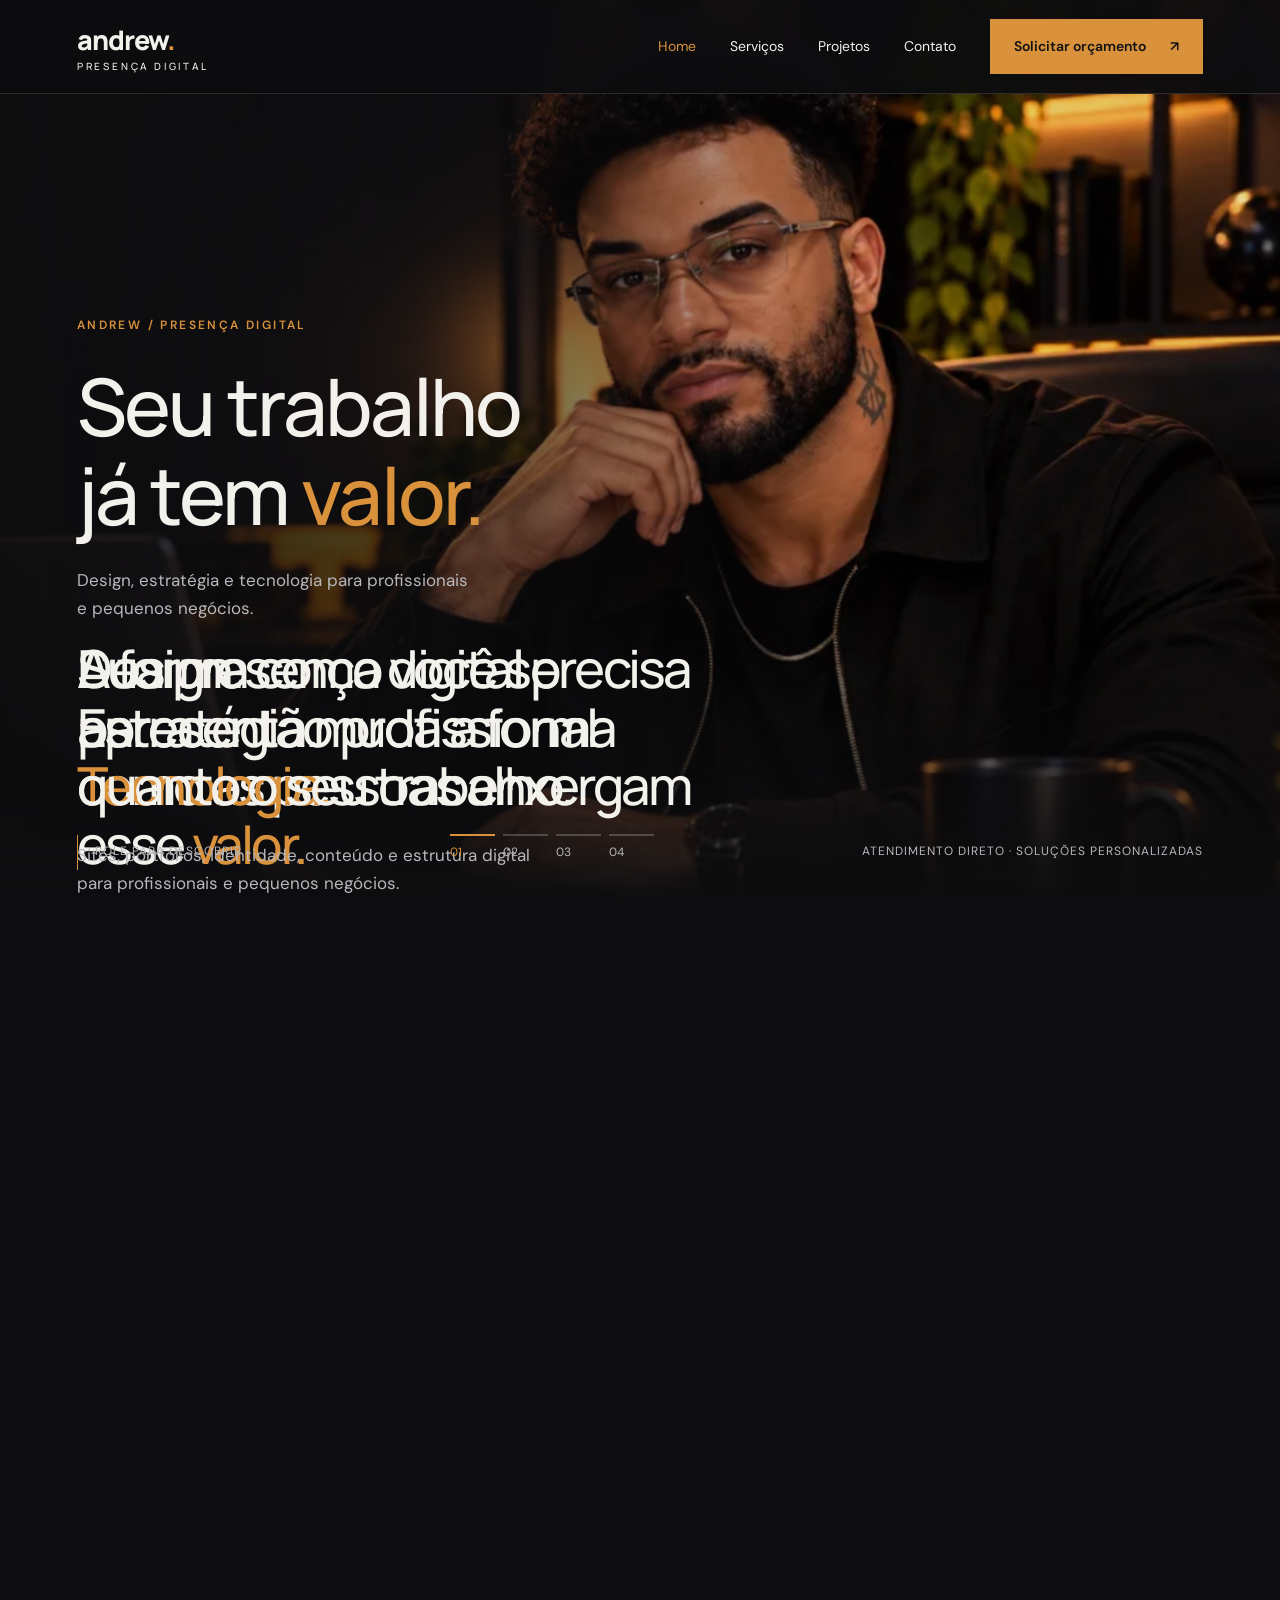
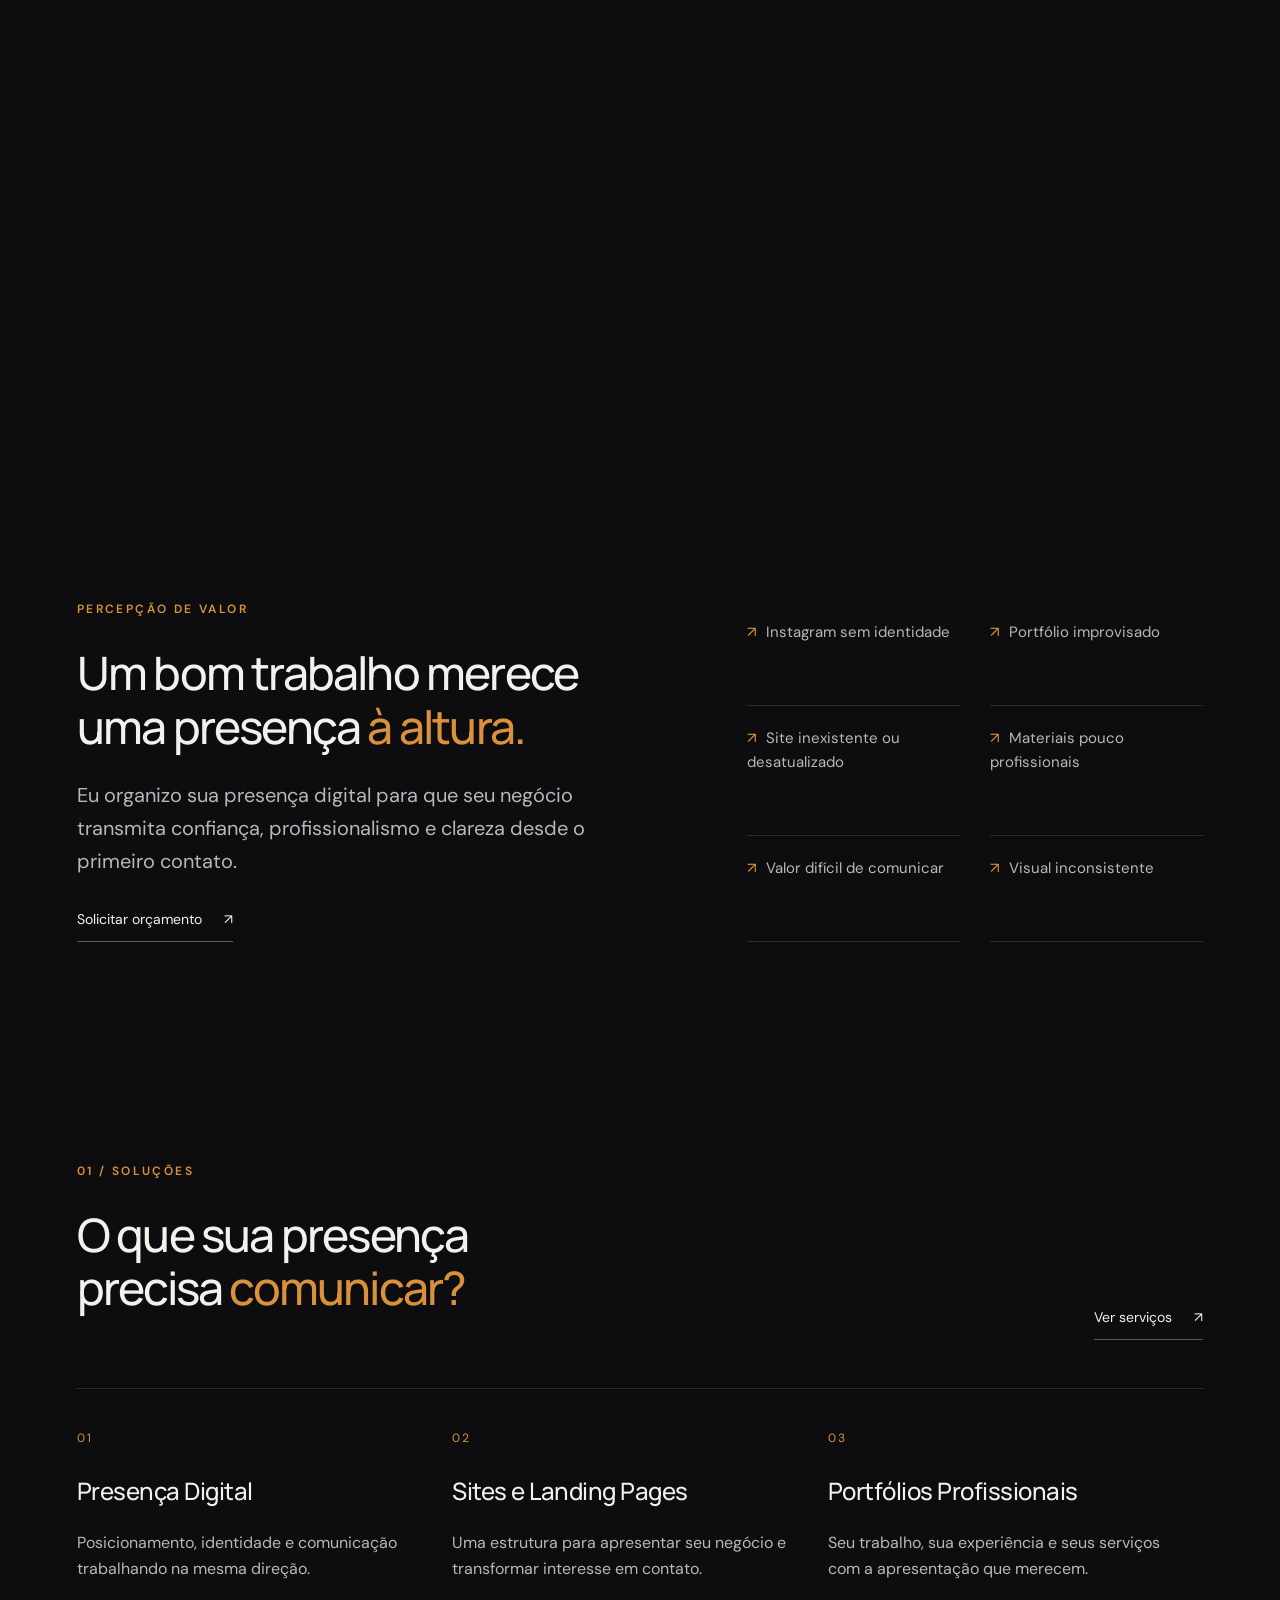
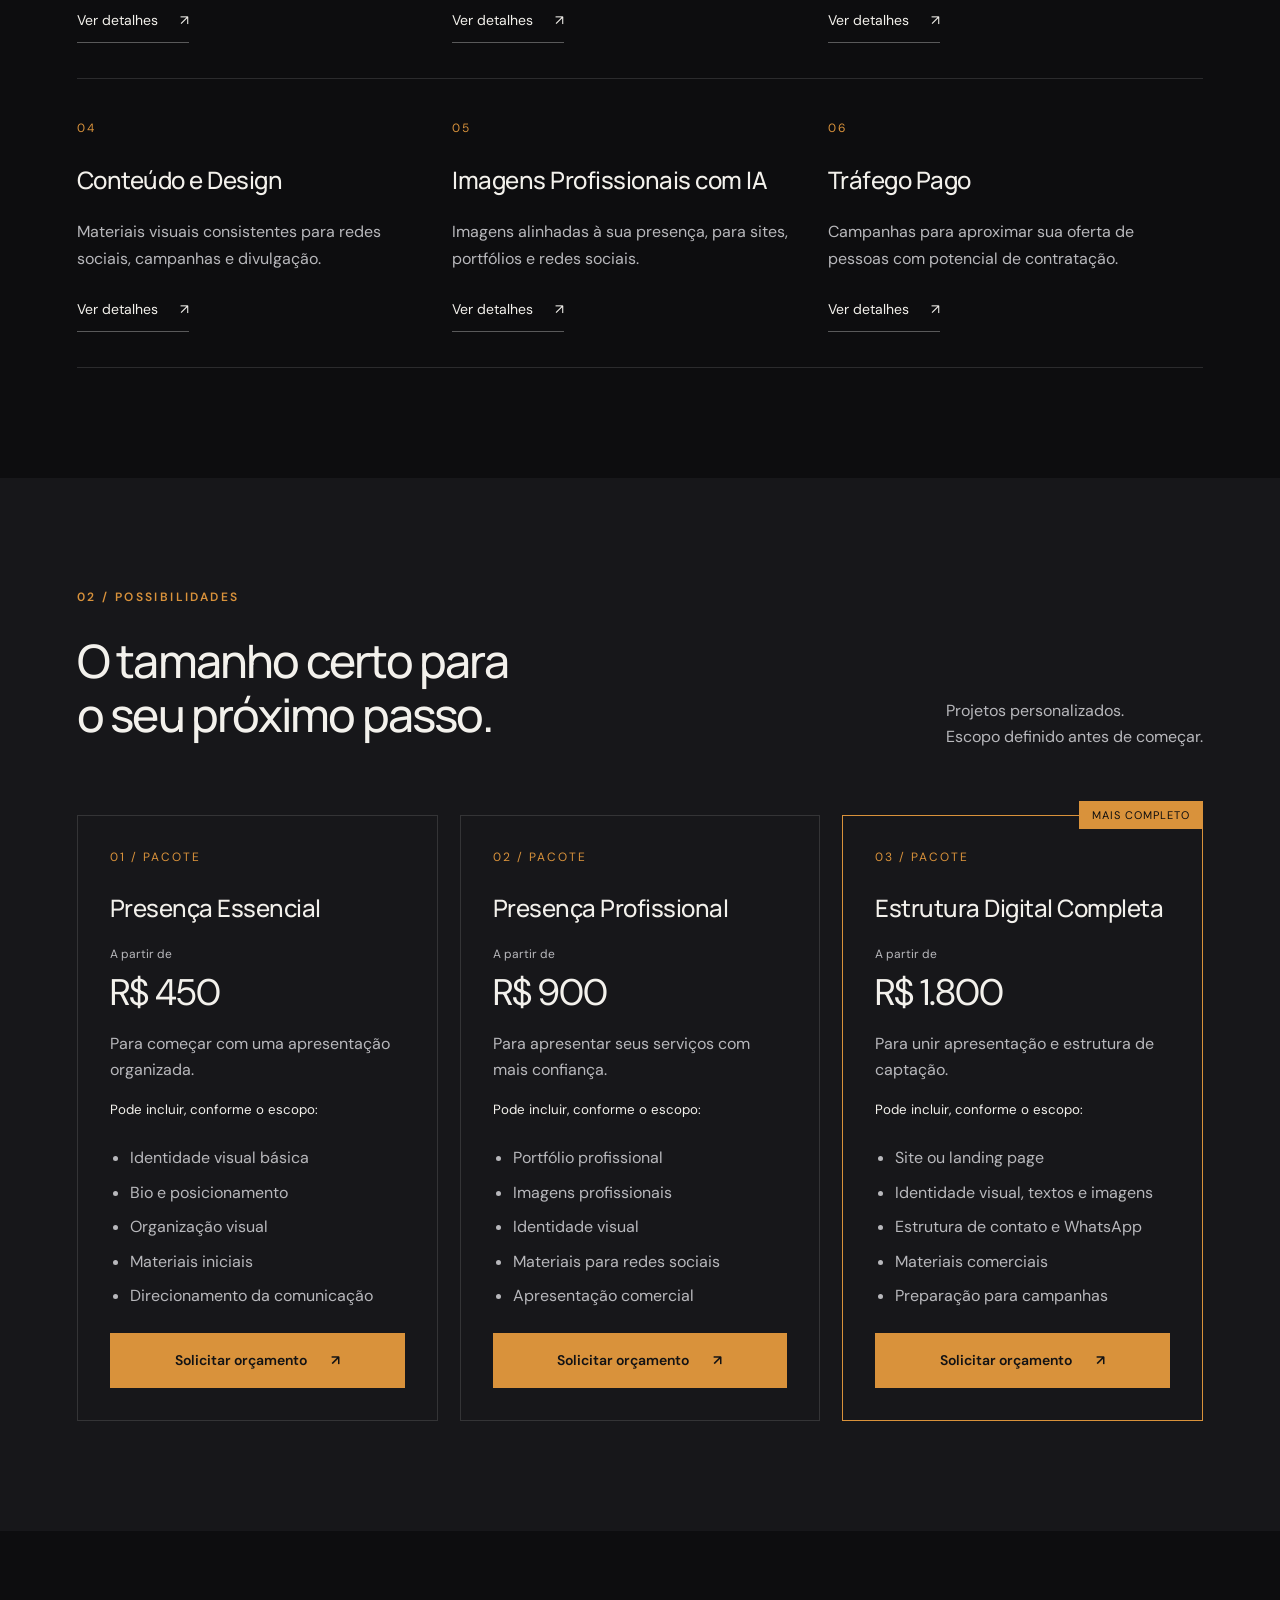
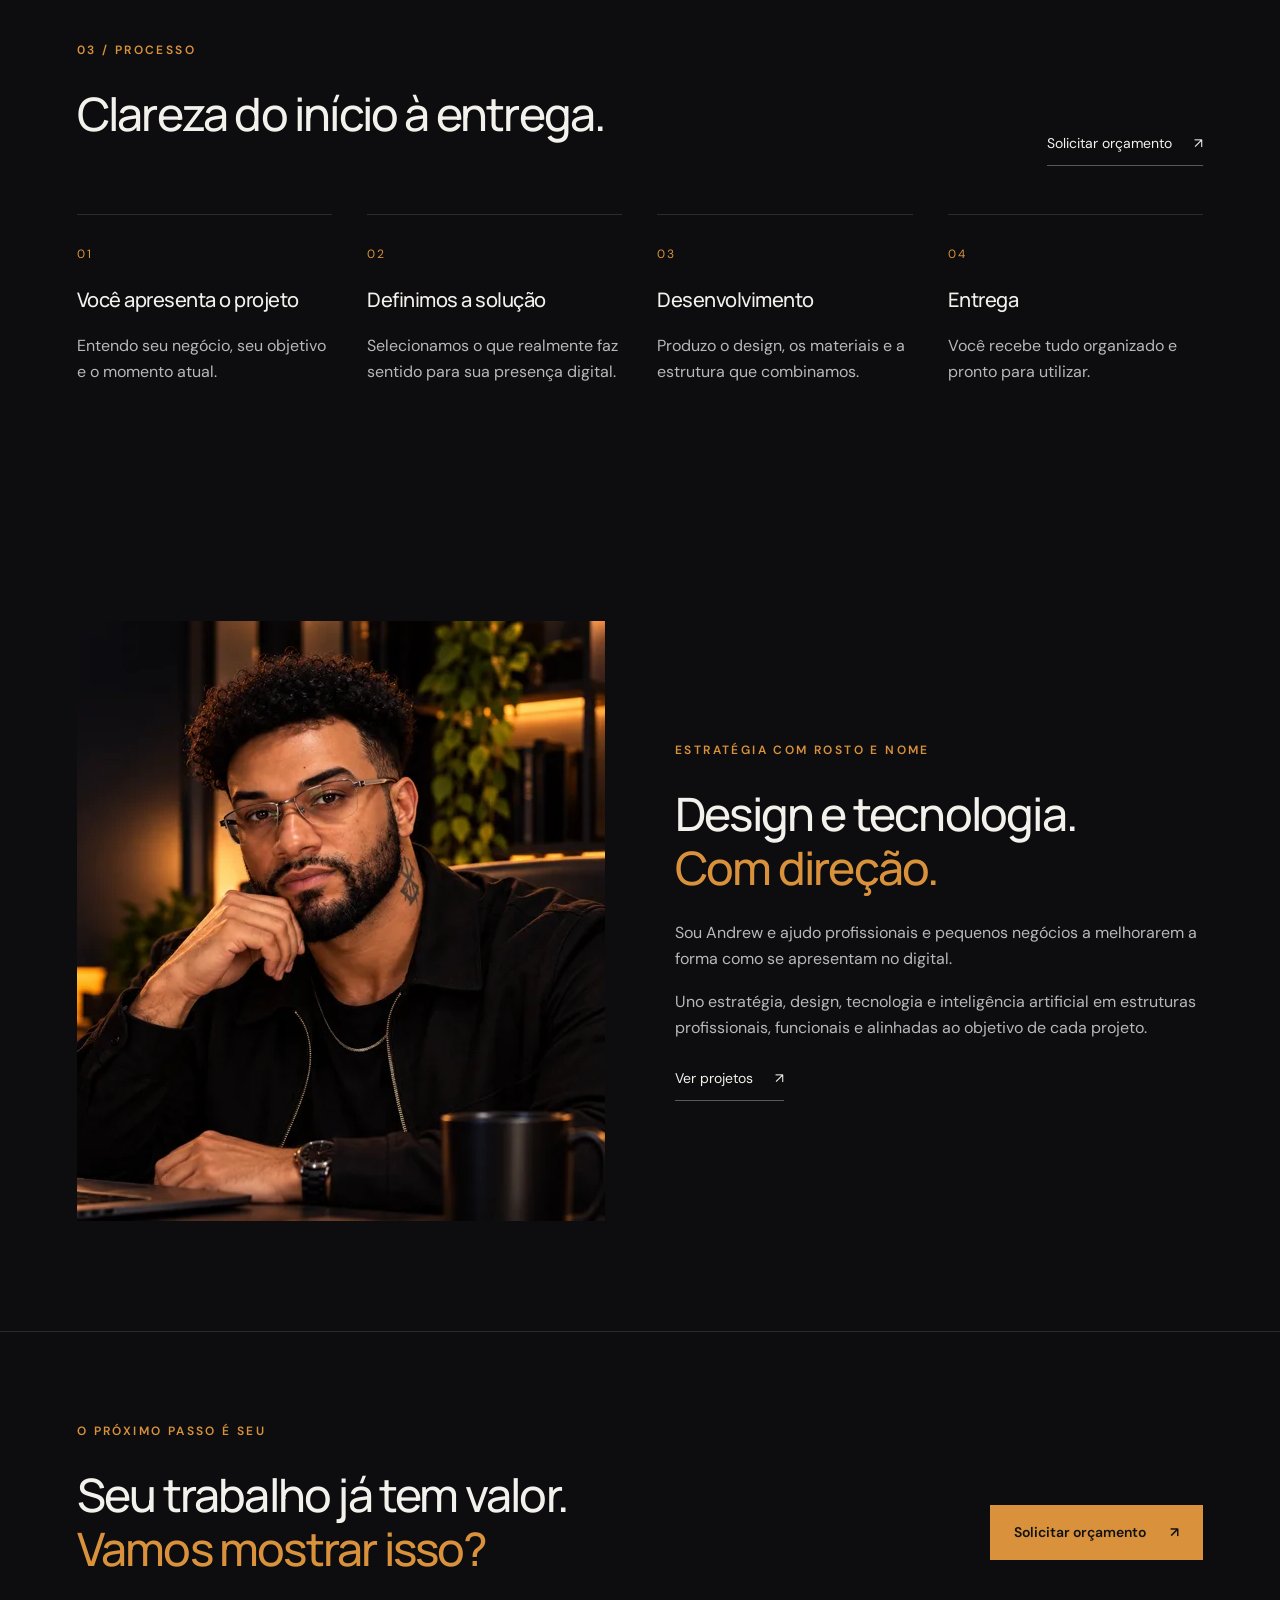
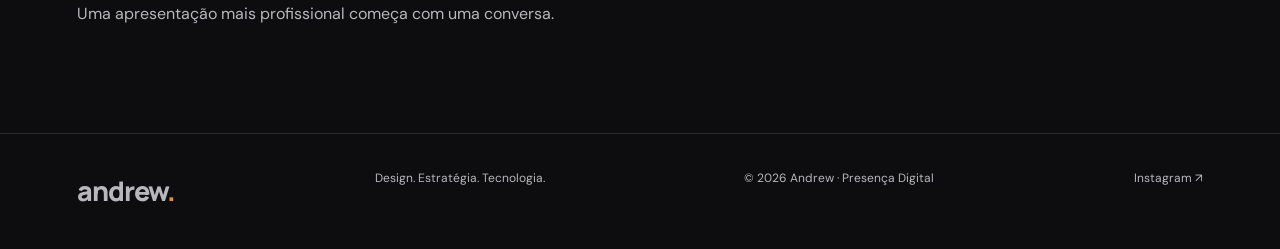
==== commit 358ab719: "Add files via upload" ====
--- a/index.html
+++ b/index.html
@@ -1,255 +1 @@
-<!doctype html>
-<html lang="pt-BR">
-<head>
-<meta charset="UTF-8">
-<meta name="viewport" content="width=device-width, initial-scale=1">
-<title>Andrew | Presença Digital</title>
-<meta name="description" content="Sites, portfólios, identidade visual, conteúdo e estrutura digital para profissionais e pequenos negócios que querem se apresentar melhor e vender com mais confiança.">
-<link rel="preconnect" href="https://fonts.googleapis.com">
-<link rel="preconnect" href="https://fonts.gstatic.com" crossorigin>
-<link href="https://fonts.googleapis.com/css2?family=Instrument+Sans:wght@500;600;700&family=Inter:wght@400;500;600&display=swap" rel="stylesheet">
-<link rel="stylesheet" href="styles.css">
-</head>
-<body>
-
-<header class="site-header">
-  <a href="index.html" class="logo">Andrew <span>| Presença Digital</span></a>
-  <nav class="nav">
-    <div class="nav__links">
-      <a href="index.html" class="is-active">Home</a>
-      <a href="servicos.html">Serviços</a>
-      <a href="projetos.html">Projetos</a>
-      <a href="projetos.html#contato">Contato</a>
-    </div>
-    <a href="projetos.html#contato" class="btn btn--primary">Solicitar orçamento</a>
-    <button class="nav__toggle" aria-label="Abrir menu" aria-expanded="false">☰</button>
-  </nav>
-</header>
-
-<main>
-
-  <!-- HERO CINEMATOGRÁFICO -->
-  <section class="hero">
-    <div class="hero__pin">
-      <div class="hero__media">
-        <img src="andrew-hero.webp" alt="Andrew, fundador da Presença Digital, em seu escritório" />
-      </div>
-      <div class="hero__scrim"></div>
-
-      <div class="hero__content wrap">
-        <div class="hero__scenes">
-          <div class="hero__scene">
-            <p>Seu trabalho já tem valor.</p>
-          </div>
-          <div class="hero__scene">
-            <p>A forma como você se apresenta muda a forma como as pessoas enxergam esse valor.</p>
-          </div>
-          <div class="hero__scene">
-            <p>Design. Estratégia. Tecnologia.</p>
-          </div>
-          <div class="hero__scene hero__scene--final">
-            <span class="kicker">Andrew | Presença Digital</span>
-            <h1>Sua presença digital precisa parecer tão profissional quanto o seu trabalho.</h1>
-            <p class="sub">Sites, portfólios, identidade, conteúdo e estrutura digital para profissionais e pequenos negócios.</p>
-            <div class="cta-row">
-              <a href="servicos.html" class="btn btn--ghost">Conheça as soluções</a>
-              <a href="projetos.html#contato" class="btn btn--primary">Solicitar orçamento</a>
-            </div>
-          </div>
-        </div>
-      </div>
-
-      <div class="hero__progress" aria-hidden="true">
-        <span></span><span></span><span></span><span></span>
-      </div>
-    </div>
-  </section>
-
-  <!-- O PROBLEMA -->
-  <section class="section reveal">
-    <div class="wrap">
-      <div class="section-head">
-        <span class="eyebrow">O problema</span>
-        <h2>Seu trabalho pode ser bom. Sua presença digital também precisa mostrar isso.</h2>
-      </div>
-      <div class="problem-grid">
-        <div class="problem-card"><p>Instagram sem identidade</p></div>
-        <div class="problem-card"><p>Portfólio improvisado</p></div>
-        <div class="problem-card"><p>Site inexistente ou desatualizado</p></div>
-        <div class="problem-card"><p>Materiais que não transmitem profissionalismo</p></div>
-        <div class="problem-card"><p>Dificuldade para explicar o valor do serviço</p></div>
-        <div class="problem-card"><p>Comunicação visual inconsistente</p></div>
-      </div>
-      <p class="problem-turn">Eu organizo sua presença digital para que seu negócio transmita mais confiança, profissionalismo e clareza desde o primeiro contato.</p>
-    </div>
-  </section>
-
-  <!-- SOLUÇÕES -->
-  <section class="section section--alt reveal">
-    <div class="wrap">
-      <div class="section-head">
-        <span class="eyebrow">Soluções</span>
-        <h2>Como eu ajudo a construir essa presença</h2>
-      </div>
-      <div class="solutions-grid">
-        <div class="solution-card">
-          <h3>Presença Digital</h3>
-          <p>Posicionamento, identidade, organização da comunicação e materiais profissionais.</p>
-          <a href="servicos.html" class="link">Ver detalhes</a>
-        </div>
-        <div class="solution-card">
-          <h3>Sites e Landing Pages</h3>
-          <p>Sites modernos focados em apresentar serviços e gerar contatos.</p>
-          <a href="servicos.html" class="link">Ver detalhes</a>
-        </div>
-        <div class="solution-card">
-          <h3>Portfólios Profissionais</h3>
-          <p>Apresentações digitais que valorizam trabalhos, experiência e serviços.</p>
-          <a href="servicos.html" class="link">Ver detalhes</a>
-        </div>
-        <div class="solution-card">
-          <h3>Conteúdo e Design</h3>
-          <p>Materiais visuais para redes sociais, campanhas e divulgação.</p>
-          <a href="servicos.html" class="link">Ver detalhes</a>
-        </div>
-        <div class="solution-card">
-          <h3>Imagens Profissionais com IA</h3>
-          <p>Criação de imagens profissionais para sites, portfólios e redes sociais.</p>
-          <a href="servicos.html" class="link">Ver detalhes</a>
-        </div>
-        <div class="solution-card">
-          <h3>Tráfego Pago</h3>
-          <p>Campanhas para levar a oferta até pessoas com potencial de contratação.</p>
-          <a href="servicos.html" class="link">Ver detalhes</a>
-        </div>
-      </div>
-    </div>
-  </section>
-
-  <!-- PACOTES -->
-  <section class="section reveal">
-    <div class="wrap">
-      <div class="section-head">
-        <span class="eyebrow">Pacotes</span>
-        <h2>Três formas de começar</h2>
-      </div>
-      <div class="packages-grid">
-        <div class="package-card">
-          <h3>Presença Essencial</h3>
-          <p class="price">A partir de R$450</p>
-          <p class="desc">Ideal para quem está começando ou precisa organizar a apresentação profissional.</p>
-          <ul>
-            <li>Identidade visual básica</li>
-            <li>Bio e posicionamento</li>
-            <li>Organização visual</li>
-            <li>Materiais iniciais</li>
-            <li>Direcionamento da comunicação</li>
-          </ul>
-          <a href="projetos.html#contato" class="btn btn--ghost">Solicitar orçamento</a>
-        </div>
-        <div class="package-card package-card--highlight">
-          <span class="package-card__tag">Mais completo</span>
-          <h3>Estrutura Digital Completa</h3>
-          <p class="price">A partir de R$1.800</p>
-          <p class="desc">Ideal para quem precisa de uma estrutura mais completa de apresentação e captação.</p>
-          <ul>
-            <li>Site ou landing page</li>
-            <li>Identidade visual</li>
-            <li>Textos e imagens</li>
-            <li>Estrutura de contato + WhatsApp</li>
-            <li>Materiais comerciais</li>
-            <li>Preparação para campanhas</li>
-          </ul>
-          <a href="projetos.html#contato" class="btn btn--primary">Solicitar orçamento</a>
-        </div>
-        <div class="package-card">
-          <h3>Presença Profissional</h3>
-          <p class="price">A partir de R$900</p>
-          <p class="desc">Ideal para quem já presta serviços e quer transmitir mais profissionalismo.</p>
-          <ul>
-            <li>Portfólio profissional</li>
-            <li>Imagens profissionais</li>
-            <li>Identidade visual</li>
-            <li>Materiais para redes sociais</li>
-            <li>Apresentação comercial</li>
-          </ul>
-          <a href="projetos.html#contato" class="btn btn--ghost">Solicitar orçamento</a>
-        </div>
-      </div>
-    </div>
-  </section>
-
-  <!-- COMO FUNCIONA -->
-  <section class="section section--alt reveal">
-    <div class="wrap">
-      <div class="section-head">
-        <span class="eyebrow">Processo</span>
-        <h2>Como funciona</h2>
-      </div>
-      <div class="steps-grid">
-        <div class="step">
-          <span class="num">01</span>
-          <h3>Você apresenta o projeto</h3>
-          <p>Entendo o seu negócio, serviço, objetivo e momento atual.</p>
-        </div>
-        <div class="step">
-          <span class="num">02</span>
-          <h3>Definimos a solução</h3>
-          <p>Selecionamos o que realmente faz sentido para melhorar sua presença digital.</p>
-        </div>
-        <div class="step">
-          <span class="num">03</span>
-          <h3>Desenvolvimento</h3>
-          <p>Produzo os materiais, design, site, portfólio ou estrutura definida.</p>
-        </div>
-        <div class="step">
-          <span class="num">04</span>
-          <h3>Entrega</h3>
-          <p>Você recebe tudo organizado e pronto para utilizar.</p>
-        </div>
-      </div>
-    </div>
-  </section>
-
-  <!-- SOBRE -->
-  <section class="section reveal">
-    <div class="wrap about">
-      <div>
-        <span class="eyebrow">Sobre</span>
-        <h2>Estratégia, design e tecnologia trabalhando juntos.</h2>
-        <div class="body">
-          <p>Sou Andrew e trabalho ajudando profissionais e pequenos negócios a melhorarem a forma como se apresentam no digital.</p>
-          <p>Meu foco é unir estratégia, design, tecnologia e inteligência artificial para criar estruturas profissionais, funcionais e alinhadas ao objetivo de cada projeto.</p>
-        </div>
-        <div class="cta-row" style="margin-top:26px;">
-          <a href="projetos.html" class="btn btn--ghost">Conhecer projetos</a>
-        </div>
-      </div>
-      <div></div>
-    </div>
-  </section>
-
-  <!-- CTA FINAL -->
-  <section class="section cta-final reveal">
-    <div class="wrap">
-      <h2>Seu trabalho já tem valor. Sua presença digital precisa mostrar isso.</h2>
-      <p>Vamos construir uma apresentação mais profissional para seu negócio e transformar sua presença digital em uma ferramenta de venda.</p>
-      <div class="cta-row">
-        <a href="projetos.html#contato" class="btn btn--primary">Solicitar orçamento</a>
-      </div>
-    </div>
-  </section>
-
-</main>
-
-<footer class="site-footer">
-  <span>© 2026 Andrew | Presença Digital</span>
-  <div class="cta-row">
-    <a href="https://www.instagram.com/andrewgestortrafego/" target="_blank" rel="noopener">Instagram</a>
-    <a href="mailto:prod.eodrew@gmail.com">prod.eodrew@gmail.com</a>
-  </div>
-</footer>
-
-<script src="main.js"></script>
-</body>
-</html>
+<!doctype html><html lang="pt-BR"><head><meta charset="utf-8"><meta name="viewport" content="width=device-width,initial-scale=1"><meta name="description" content="Andrew une design, estratégia e tecnologia em sites, portfólios, identidade visual e presença digital para profissionais e pequenos negócios."><meta name="theme-color" content="#0d0d0f"><title>Design, estratégia e tecnologia | Andrew — Presença Digital</title><link rel="icon" href="data:image/svg+xml,%3Csvg xmlns='http://www.w3.org/2000/svg' viewBox='0 0 40 40'%3E%3Crect width='40' height='40' rx='8' fill='%230d0d0f'/%3E%3Cpath d='M9 30 20 8l11 22M14 23h12' fill='none' stroke='%23d9923b' stroke-width='3'/%3E%3C/svg%3E"><link rel="stylesheet" href="style.css"><script src="app.js" defer></script></head><body><a class="sr-only" href="#main">Pular para o conteúdo</a><header><div class="wrap"><a class="brand" href="index.html">andrew<span>.</span><small>Presença digital</small></a><button class="menu-toggle" aria-controls="nav" aria-expanded="false">Menu</button><nav id="nav" aria-label="Principal"><a href="index.html" aria-current="page">Home</a><a href="servicos.html" >Serviços</a><a href="projetos.html" >Projetos</a><a href="projetos.html#contato">Contato</a><a class="button" href="mailto:prod.eodrew@gmail.com?subject=Solicitar%20or%C3%A7amento">Solicitar orçamento<span aria-hidden="true">↗</span></a></nav></div></header><main id="main"><section class="hero" aria-label="Sua presença digital"><div class="hero-stage"><picture><source media="(max-width:700px)" srcset="assets/andrew-mobile.webp"><img class="hero-photo" src="assets/andrew.webp" width="1672" height="941" alt="Andrew em seu escritório, com iluminação âmbar e ambiente contemporâneo" fetchpriority="high"></picture><video class="hero-video" muted playsinline preload="none" aria-hidden="true"></video><div class="hero-shade"></div><div class="hero-copy"><div class="wrap"><span class="eyebrow">Andrew / Presença digital</span><div class="moment active"><h2>Seu trabalho<br>já tem <em>valor.</em></h2><p>Design, estratégia e tecnologia para profissionais<br>e pequenos negócios.</p></div><div class="moment" aria-hidden="true" inert><h2>A forma como você se apresenta muda a forma como as pessoas enxergam esse <em>valor.</em></h2></div><div class="moment" aria-hidden="true" inert><h2>Design.<br>Estratégia.<br><em>Tecnologia.</em></h2></div><div class="moment" aria-hidden="true" inert><h1>Sua presença digital precisa parecer tão profissional quanto o seu trabalho.</h1><p>Sites, portfólios, identidade, conteúdo e estrutura digital para profissionais e pequenos negócios.</p><div class="actions"><a class="button" href="#solucoes">Conheça as soluções<span aria-hidden="true">↗</span></a><a class="text-link" href="mailto:prod.eodrew@gmail.com?subject=Solicitar%20or%C3%A7amento">Solicitar orçamento<span aria-hidden="true">↗</span></a></div></div></div></div><div class="hero-foot"><div class="scroll-hint">ROLE PARA DESCOBRIR</div><div class="chapters" aria-label="Momentos da apresentação"><button class="active" aria-label="Ir ao momento 1" aria-pressed="true">01</button><button class="" aria-label="Ir ao momento 2" aria-pressed="false">02</button><button class="" aria-label="Ir ao momento 3" aria-pressed="false">03</button><button class="" aria-label="Ir ao momento 4" aria-pressed="false">04</button></div><span>ATENDIMENTO DIRETO · SOLUÇÕES PERSONALIZADAS</span></div></div></section><section class="content"><div class="wrap problem"><div class="reveal"><span class="eyebrow">Percepção de valor</span><h2>Um bom trabalho merece uma presença <em>à altura.</em></h2><p class="lead">Eu organizo sua presença digital para que seu negócio transmita confiança, profissionalismo e clareza desde o primeiro contato.</p><a class="text-link" href="mailto:prod.eodrew@gmail.com?subject=Solicitar%20or%C3%A7amento">Solicitar orçamento<span aria-hidden="true">↗</span></a></div><div class="problem-list reveal"><p><span>↗</span>Instagram sem identidade</p><p><span>↗</span>Portfólio improvisado</p><p><span>↗</span>Site inexistente ou desatualizado</p><p><span>↗</span>Materiais pouco profissionais</p><p><span>↗</span>Valor difícil de comunicar</p><p><span>↗</span>Visual inconsistente</p></div></div></section><section class="content" id="solucoes"><div class="wrap"><div class="section-top reveal"><div><span class="eyebrow">01 / Soluções</span><h2>O que sua presença<br>precisa <em>comunicar?</em></h2></div><a class="text-link" href="servicos.html">Ver serviços<span aria-hidden="true">↗</span></a></div><div class="solutions"><article class="solution reveal"><span class="number">01</span><h3>Presença Digital</h3><p>Posicionamento, identidade e comunicação trabalhando na mesma direção.</p><a class="text-link" href="servicos.html#identidade">Ver detalhes <span>↗</span></a></article><article class="solution reveal"><span class="number">02</span><h3>Sites e Landing Pages</h3><p>Uma estrutura para apresentar seu negócio e transformar interesse em contato.</p><a class="text-link" href="servicos.html#sites">Ver detalhes <span>↗</span></a></article><article class="solution reveal"><span class="number">03</span><h3>Portfólios Profissionais</h3><p>Seu trabalho, sua experiência e seus serviços com a apresentação que merecem.</p><a class="text-link" href="servicos.html#apresentacao">Ver detalhes <span>↗</span></a></article><article class="solution reveal"><span class="number">04</span><h3>Conteúdo e Design</h3><p>Materiais visuais consistentes para redes sociais, campanhas e divulgação.</p><a class="text-link" href="servicos.html#identidade">Ver detalhes <span>↗</span></a></article><article class="solution reveal"><span class="number">05</span><h3>Imagens Profissionais com IA</h3><p>Imagens alinhadas à sua presença, para sites, portfólios e redes sociais.</p><a class="text-link" href="servicos.html#identidade">Ver detalhes <span>↗</span></a></article><article class="solution reveal"><span class="number">06</span><h3>Tráfego Pago</h3><p>Campanhas para aproximar sua oferta de pessoas com potencial de contratação.</p><a class="text-link" href="servicos.html#trafego">Ver detalhes <span>↗</span></a></article></div></div></section><section class="content band"><div class="wrap"><div class="section-top reveal"><div><span class="eyebrow">02 / Possibilidades</span><h2>O tamanho certo para<br>o seu próximo passo.</h2></div><p>Projetos personalizados.<br>Escopo definido antes de começar.</p></div><div class="packages"><article class="package reveal "><span class="number">01 / PACOTE</span><h3>Presença Essencial</h3><div class="price"><small>A partir de</small>R$ 450</div><p>Para começar com uma apresentação organizada.</p><small>Pode incluir, conforme o escopo:</small><ul><li>Identidade visual básica</li><li>Bio e posicionamento</li><li>Organização visual</li><li>Materiais iniciais</li><li>Direcionamento da comunicação</li></ul><a class="button" href="mailto:prod.eodrew@gmail.com?subject=Solicitar%20or%C3%A7amento">Solicitar orçamento<span aria-hidden="true">↗</span></a></article><article class="package reveal "><span class="number">02 / PACOTE</span><h3>Presença Profissional</h3><div class="price"><small>A partir de</small>R$ 900</div><p>Para apresentar seus serviços com mais confiança.</p><small>Pode incluir, conforme o escopo:</small><ul><li>Portfólio profissional</li><li>Imagens profissionais</li><li>Identidade visual</li><li>Materiais para redes sociais</li><li>Apresentação comercial</li></ul><a class="button" href="mailto:prod.eodrew@gmail.com?subject=Solicitar%20or%C3%A7amento">Solicitar orçamento<span aria-hidden="true">↗</span></a></article><article class="package reveal featured"><span class=badge>Mais completo</span><span class="number">03 / PACOTE</span><h3>Estrutura Digital Completa</h3><div class="price"><small>A partir de</small>R$ 1.800</div><p>Para unir apresentação e estrutura de captação.</p><small>Pode incluir, conforme o escopo:</small><ul><li>Site ou landing page</li><li>Identidade visual, textos e imagens</li><li>Estrutura de contato e WhatsApp</li><li>Materiais comerciais</li><li>Preparação para campanhas</li></ul><a class="button" href="mailto:prod.eodrew@gmail.com?subject=Solicitar%20or%C3%A7amento">Solicitar orçamento<span aria-hidden="true">↗</span></a></article></div></div></section><section class="content"><div class="wrap"><div class="section-top reveal"><div><span class="eyebrow">03 / Processo</span><h2>Clareza do início à entrega.</h2></div><a class="text-link" href="mailto:prod.eodrew@gmail.com?subject=Solicitar%20or%C3%A7amento">Solicitar orçamento<span aria-hidden="true">↗</span></a></div><div class="steps"><article class="reveal"><span class="number">01</span><h3>Você apresenta o projeto</h3><p>Entendo seu negócio, seu objetivo e o momento atual.</p></article><article class="reveal"><span class="number">02</span><h3>Definimos a solução</h3><p>Selecionamos o que realmente faz sentido para sua presença digital.</p></article><article class="reveal"><span class="number">03</span><h3>Desenvolvimento</h3><p>Produzo o design, os materiais e a estrutura que combinamos.</p></article><article class="reveal"><span class="number">04</span><h3>Entrega</h3><p>Você recebe tudo organizado e pronto para utilizar.</p></article></div></div></section><section class="content"><div class="wrap about-mini"><img class="reveal" src="assets/andrew-mobile.webp" alt="Andrew em seu espaço de trabalho" loading="lazy" width="1066" height="600"><div class="reveal"><span class="eyebrow">Estratégia com rosto e nome</span><h2>Design e tecnologia.<br><em>Com direção.</em></h2><p>Sou Andrew e ajudo profissionais e pequenos negócios a melhorarem a forma como se apresentam no digital.</p><p>Uno estratégia, design, tecnologia e inteligência artificial em estruturas profissionais, funcionais e alinhadas ao objetivo de cada projeto.</p><a class="text-link" href="projetos.html">Ver projetos<span aria-hidden="true">↗</span></a></div></div></section><section class="contact-banner"><div class="wrap reveal"><div><span class="eyebrow">O próximo passo é seu</span><h2>Seu trabalho já tem valor.<br><em>Vamos mostrar isso?</em></h2><p>Uma apresentação mais profissional começa com uma conversa.</p></div><a class="button" href="mailto:prod.eodrew@gmail.com?subject=Solicitar%20or%C3%A7amento">Solicitar orçamento<span aria-hidden="true">↗</span></a></div></section></main><footer><div class="wrap"><a class="brand" href="index.html">andrew<span>.</span></a><span>Design. Estratégia. Tecnologia.</span><span>© 2026 Andrew · Presença Digital</span><a href="https://www.instagram.com/andrewgestortrafego/" target="_blank" rel="noopener">Instagram ↗</a></div></footer></body></html>
--- a/style.css
+++ b/style.css
@@ -0,0 +1,5 @@
+@import url('https://fonts.googleapis.com/css2?family=DM+Sans:wght@400;450;500;600;700&family=Manrope:wght@400;500;600;700;800&display=swap');
+:root{--bg:#0d0d0f;--panel:#17171a;--ink:#f3f1ec;--muted:#b8b8bc;--gold:#d9923b;--line:#ffffff20;color-scheme:dark}*{box-sizing:border-box}html{scroll-behavior:smooth;scroll-padding-top:100px}body{margin:0;background:var(--bg);color:var(--ink);font:16px/1.65 'DM Sans',sans-serif}a{color:inherit;text-decoration:none}button{font:inherit}a,button,summary{-webkit-tap-highlight-color:transparent}a:focus-visible,button:focus-visible,summary:focus-visible{outline:2px solid var(--gold);outline-offset:6px}.wrap{width:min(1320px,88%);margin:auto}header{height:94px;position:absolute;inset:0 0 auto;z-index:20;border-bottom:1px solid var(--line);background:linear-gradient(#0d0d0fa8,transparent)}header .wrap{display:flex;align-items:center;justify-content:space-between;height:100%}.brand{font-family:Manrope,sans-serif;font-size:27px;letter-spacing:-1px;font-weight:800}.brand span{color:var(--gold)}.brand small{display:block;font-size:10px;letter-spacing:2.8px;font-weight:500;text-transform:uppercase;margin-top:-5px}nav{display:flex;gap:34px;align-items:center;font-size:14px}nav a:hover,nav a[aria-current]{color:var(--gold)}.button{display:inline-flex;justify-content:center;align-items:center;gap:24px;padding:15px 23px;border:1px solid var(--gold);background:var(--gold);color:#121214;font-weight:600;font-size:14px;transition:background .25s,transform .25s}.button:hover{background:#e9aa58;transform:translateY(-2px)}.button.outline{background:transparent;color:var(--ink);border-color:#ffffff50}.button.outline:hover{border-color:var(--gold)}.text-link{display:inline-flex;gap:22px;align-items:center;font-size:14px;border-bottom:1px solid #ffffff50;padding:10px 0}.text-link:hover{color:var(--gold)}.menu-toggle{display:none;background:none;color:var(--ink);border:1px solid var(--line);padding:8px 13px}.hero{height:410vh;position:relative}.hero-stage{height:100svh;min-height:650px;position:sticky;top:0;overflow:hidden;background:var(--bg)}.hero-photo,.hero-video{position:absolute;inset:0;width:100%;height:100%;object-fit:cover;object-position:66% center;transform-origin:65% 50%;will-change:transform}.hero-video{display:none}.hero-video.ready{display:block}.hero-shade{position:absolute;inset:0;background:linear-gradient(90deg,#0d0d0fed 0%,#0d0d0fbc 31%,#0d0d0f18 70%),linear-gradient(0deg,var(--bg),transparent 28%)}.hero-copy{position:absolute;inset:0;display:flex;align-items:center;pointer-events:none}.hero-copy .wrap{padding-top:55px}.eyebrow{font-size:12px;letter-spacing:2.4px;text-transform:uppercase;color:var(--gold);font-weight:600;display:block;margin-bottom:26px}.moment{position:absolute;width:min(640px,48vw);opacity:0;transform:translateY(15px);pointer-events:none;transition:opacity .45s,transform .6s}.moment.active{position:relative;opacity:1;transform:none;pointer-events:auto}.moment h1,.moment h2{font-family:Manrope,sans-serif;font-weight:500;letter-spacing:-2.8px;line-height:1.12;font-size:clamp(38px,4.1vw,68px);margin:0 0 26px}.moment:first-of-type h2{font-size:clamp(54px,6.2vw,98px);max-width:630px}.moment p{max-width:480px;color:var(--muted);font-size:17px}.moment em,h2 em{font-style:normal;color:var(--gold)}.actions{display:flex;gap:26px;align-items:center;flex-wrap:wrap;margin-top:30px}.hero-foot{position:absolute;bottom:30px;left:6%;right:6%;display:flex;justify-content:space-between;align-items:center;font-size:12px;color:var(--muted);letter-spacing:1px}.chapters{display:flex;gap:8px;align-items:center}.chapters button{width:45px;height:36px;background:none;border:0;border-top:2px solid #ffffff35;color:var(--muted);cursor:pointer;font-size:12px;text-align:left;padding:7px 0}.chapters button.active{color:var(--gold);border-color:var(--gold)}.scroll-hint{display:flex;align-items:center;gap:17px}.scroll-hint:before{content:'';height:35px;width:1px;background:var(--gold)}section.content{padding:110px 0}.section-top{display:flex;justify-content:space-between;align-items:flex-end;gap:45px;margin-bottom:48px}.section-top h2{max-width:750px}h2{font:500 clamp(32px,3.6vw,54px)/1.17 Manrope,sans-serif;letter-spacing:-1.8px;margin:0 0 25px}h3{font:500 24px/1.3 Manrope,sans-serif;letter-spacing:-.5px}p{color:var(--muted)}.lead{font-size:20px;max-width:680px}.problem{display:grid;grid-template-columns:1.25fr 1fr;gap:100px}.problem-list{display:grid;grid-template-columns:1fr 1fr;gap:0 30px}.problem-list p{border-bottom:1px solid var(--line);padding:20px 0;margin:0;font-size:15px}.problem-list span{color:var(--gold);margin-right:10px}.solutions{display:grid;grid-template-columns:repeat(3,1fr);border-top:1px solid var(--line)}.solution{padding:35px 35px 35px 0;border-bottom:1px solid var(--line)}.number{font-size:12px;color:var(--gold);letter-spacing:2px}.solution p{max-width:340px}.band{background:var(--panel)}.packages{display:grid;grid-template-columns:repeat(3,1fr);gap:22px}.package{border:1px solid var(--line);padding:32px;position:relative;display:flex;flex-direction:column}.package.featured{border-color:var(--gold)}.badge{font-size:11px;text-transform:uppercase;letter-spacing:1px;background:var(--gold);color:var(--bg);padding:5px 13px;position:absolute;right:-1px;top:-15px}.price{font-size:37px;letter-spacing:-1px;line-height:1.2}.price small{font-size:12px;letter-spacing:0;color:var(--muted);display:block;margin-bottom:9px}ul{padding-left:20px;color:var(--muted)}li{margin:8px 0}.package .button{margin-top:auto}.steps{display:grid;grid-template-columns:repeat(4,1fr);gap:35px}.steps article{border-top:1px solid var(--line);padding-top:25px}.steps h3{font-size:20px}.about-mini{display:grid;grid-template-columns:1fr 1fr;gap:70px;align-items:center}.about-mini img{width:100%;aspect-ratio:1.3;object-fit:cover;object-position:72%}.contact-banner{padding:90px 0;border-top:1px solid var(--line)}.contact-banner .wrap{display:flex;align-items:center;justify-content:space-between;gap:50px}.contact-banner h2{max-width:750px}.contact-banner .button{flex-shrink:0}footer{padding:35px 0;border-top:1px solid var(--line)}footer .wrap{display:flex;justify-content:space-between;gap:25px;color:var(--muted);font-size:12px}.page-intro{padding:180px 0 75px}.page-intro h1{font:500 clamp(48px,6vw,85px)/1.08 Manrope,sans-serif;letter-spacing:-3px;max-width:950px;margin:0 0 28px}.service-group{padding:50px 0 80px;border-top:1px solid var(--line)}.service-grid{display:grid;grid-template-columns:repeat(2,1fr);gap:0 70px}.service{border-bottom:1px solid var(--line);padding:25px 0 35px}.service-heading{display:flex;justify-content:space-between;gap:20px;align-items:baseline}.service-heading h3{margin-bottom:10px}.service-price{color:var(--gold);font-size:15px;white-space:nowrap}.service li{font-size:14px}.project-grid{display:grid;grid-template-columns:1fr 1fr;gap:60px 35px}.project img{width:100%;aspect-ratio:1.6;object-fit:cover;transition:transform .7s,filter .7s}.project-image{overflow:hidden;background:var(--panel)}.project:hover img{transform:scale(1.025);filter:brightness(1.05)}.project h2{font-size:32px;margin:18px 0 12px}.project details{border-top:1px solid var(--line);padding-top:16px}.project summary{cursor:pointer;list-style:none;font-size:14px}.project summary:after{content:'+';float:right;color:var(--gold)}.project details[open] summary:after{content:'−'}.gallery{display:flex;gap:14px;margin:22px 0}.gallery img{width:48%;aspect-ratio:.707;object-fit:contain;background:var(--panel)}.faq{max-width:850px;margin:auto}.faq details{border-bottom:1px solid var(--line);padding:24px 0}.faq summary{font-size:19px;cursor:pointer}.contact-block{display:grid;grid-template-columns:1fr 1fr;gap:60px}.contact-links{display:flex;flex-direction:column;align-items:flex-start;gap:15px}.reveal{opacity:1}.motion .reveal{opacity:0;transform:translateY(22px);transition:opacity .7s,transform .7s}.motion .reveal.visible{opacity:1;transform:none}.sr-only{position:absolute;width:1px;height:1px;overflow:hidden;clip:rect(0,0,0,0)}
+@media(min-width:1700px){.hero-photo{object-position:center 45%}}@media(max-width:900px){nav{gap:18px}.problem{gap:40px}.packages{gap:12px}.package{padding:22px}.moment{width:55vw}.steps{grid-template-columns:1fr 1fr}.service-heading{display:block}}@media(max-width:700px){header{height:80px}.brand{font-size:24px}.menu-toggle{display:block}nav{display:none;position:absolute;top:80px;left:0;right:0;background:var(--bg);padding:26px 6%;border-bottom:1px solid var(--line);align-items:stretch;gap:24px}nav.open{display:flex;flex-direction:column}.hero{height:auto}.hero-stage{height:auto;min-height:950px;position:relative}.hero-photo{height:520px;object-position:67% top;transform:none!important;object-fit:cover}.hero-video{display:none!important}.hero-shade{background:linear-gradient(0deg,var(--bg) 44%,transparent 74%),linear-gradient(180deg,#0d0d0f70,transparent 30%)}.hero-copy{position:relative;padding-top:385px;display:block}.hero-copy .wrap{padding-top:0}.hero-copy>.wrap>.eyebrow{margin-bottom:17px}.moment{display:none!important;width:100%;position:relative}.moment:last-child{display:block!important;opacity:1;transform:none;pointer-events:auto}.moment h1{font-size:39px;letter-spacing:-1.7px;line-height:1.15}.moment p{font-size:16px}.hero-foot{display:none}.actions{gap:18px}.hero .actions .button{width:100%}.hero .actions .text-link{margin:auto}.problem,.about-mini,.contact-block{grid-template-columns:1fr;gap:32px}section.content{padding:65px 0}.section-top{display:block;margin-bottom:30px}h2{letter-spacing:-1.2px}.solutions{grid-template-columns:1fr 1fr}.solution{padding:24px 15px 24px 0}.solution h3{font-size:20px}.solution p{font-size:14px}.packages,.project-grid,.service-grid{grid-template-columns:1fr;gap:30px}.package{padding:30px}.steps{gap:26px}.steps p{font-size:14px}.contact-banner{padding:65px 0}.contact-banner .wrap{display:block}.contact-banner .button{margin-top:10px}footer .wrap{flex-direction:column}.page-intro{padding:145px 0 50px}.page-intro h1{font-size:46px;letter-spacing:-2px}.service-group{padding-bottom:40px}.service-grid{gap:0}.lead{font-size:18px}.about-mini img{aspect-ratio:1.4}.project-grid{gap:50px}}@media(prefers-reduced-motion:reduce){html{scroll-behavior:auto}*,*:before,*:after{transition:none!important;animation:none!important}.hero{height:auto}.hero-stage{position:relative}.moment{display:none}.moment:last-child{display:block;opacity:1;position:relative;transform:none;pointer-events:auto}.hero-foot{display:none}.motion .reveal{opacity:1;transform:none}.hero-photo{transform:none!important}}
+.project-image{height:360px;padding:22px;background:#202024}.project-image img{height:100%;object-fit:contain;aspect-ratio:auto}.project:nth-child(1) .project-image{background:#ddd9cd}.project:nth-child(2) .project-image img{object-fit:cover;object-position:top}.project:nth-child(3) .project-image{background:#183448}.project:nth-child(4) .project-image{background:#e7d4c2}.gallery>a{width:48%}.gallery>a img{width:100%}.gallery>img{object-position:top}.sr-only:focus{position:fixed;clip:auto;width:auto;height:auto;z-index:99;background:var(--bg);padding:16px}.hero-copy{pointer-events:none}.moment:not(.active){visibility:hidden}.moment.active{visibility:visible}@media(max-width:700px){.moment:last-child{visibility:visible}.hero-stage{min-height:980px}.project-image{height:300px}}@media(prefers-reduced-motion:reduce){.moment:last-child{visibility:visible}}
+header{position:fixed;background:#0d0d0fe8;backdrop-filter:blur(16px)}.hero-video{pointer-events:none}
